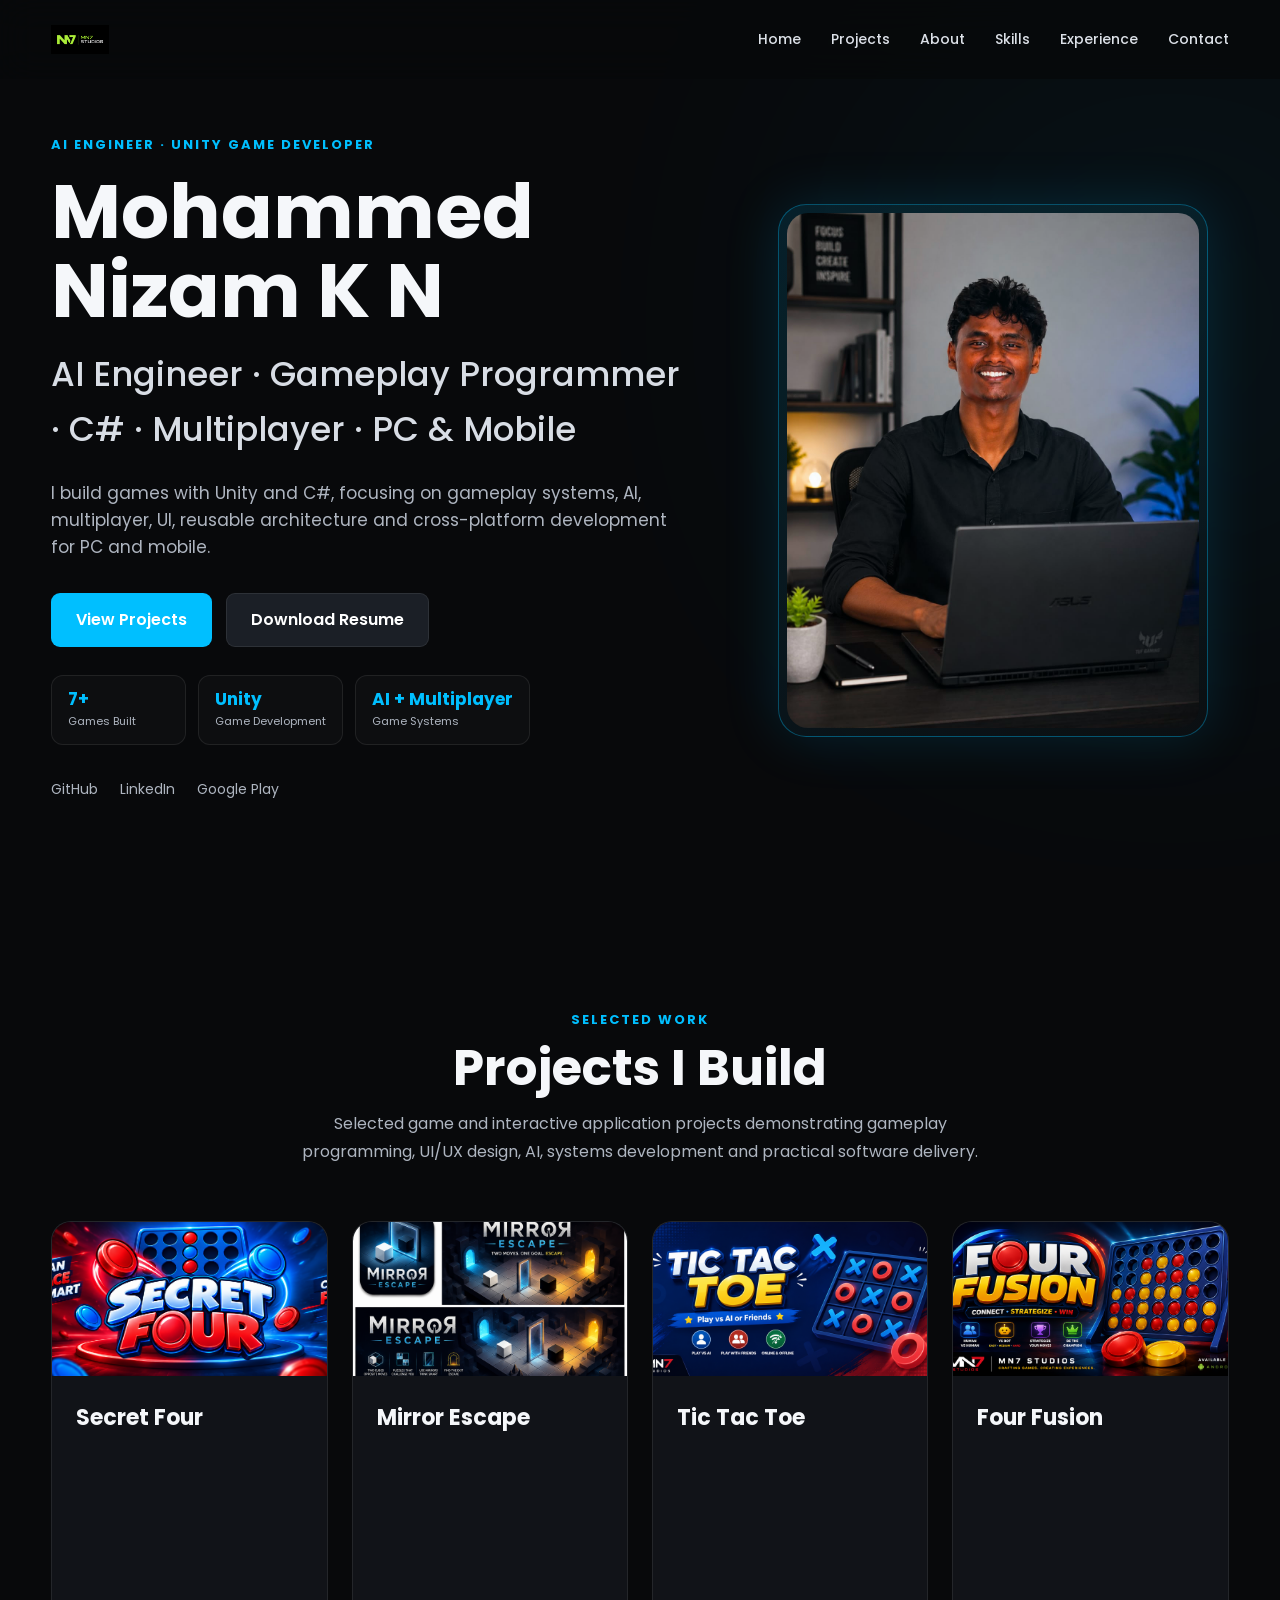
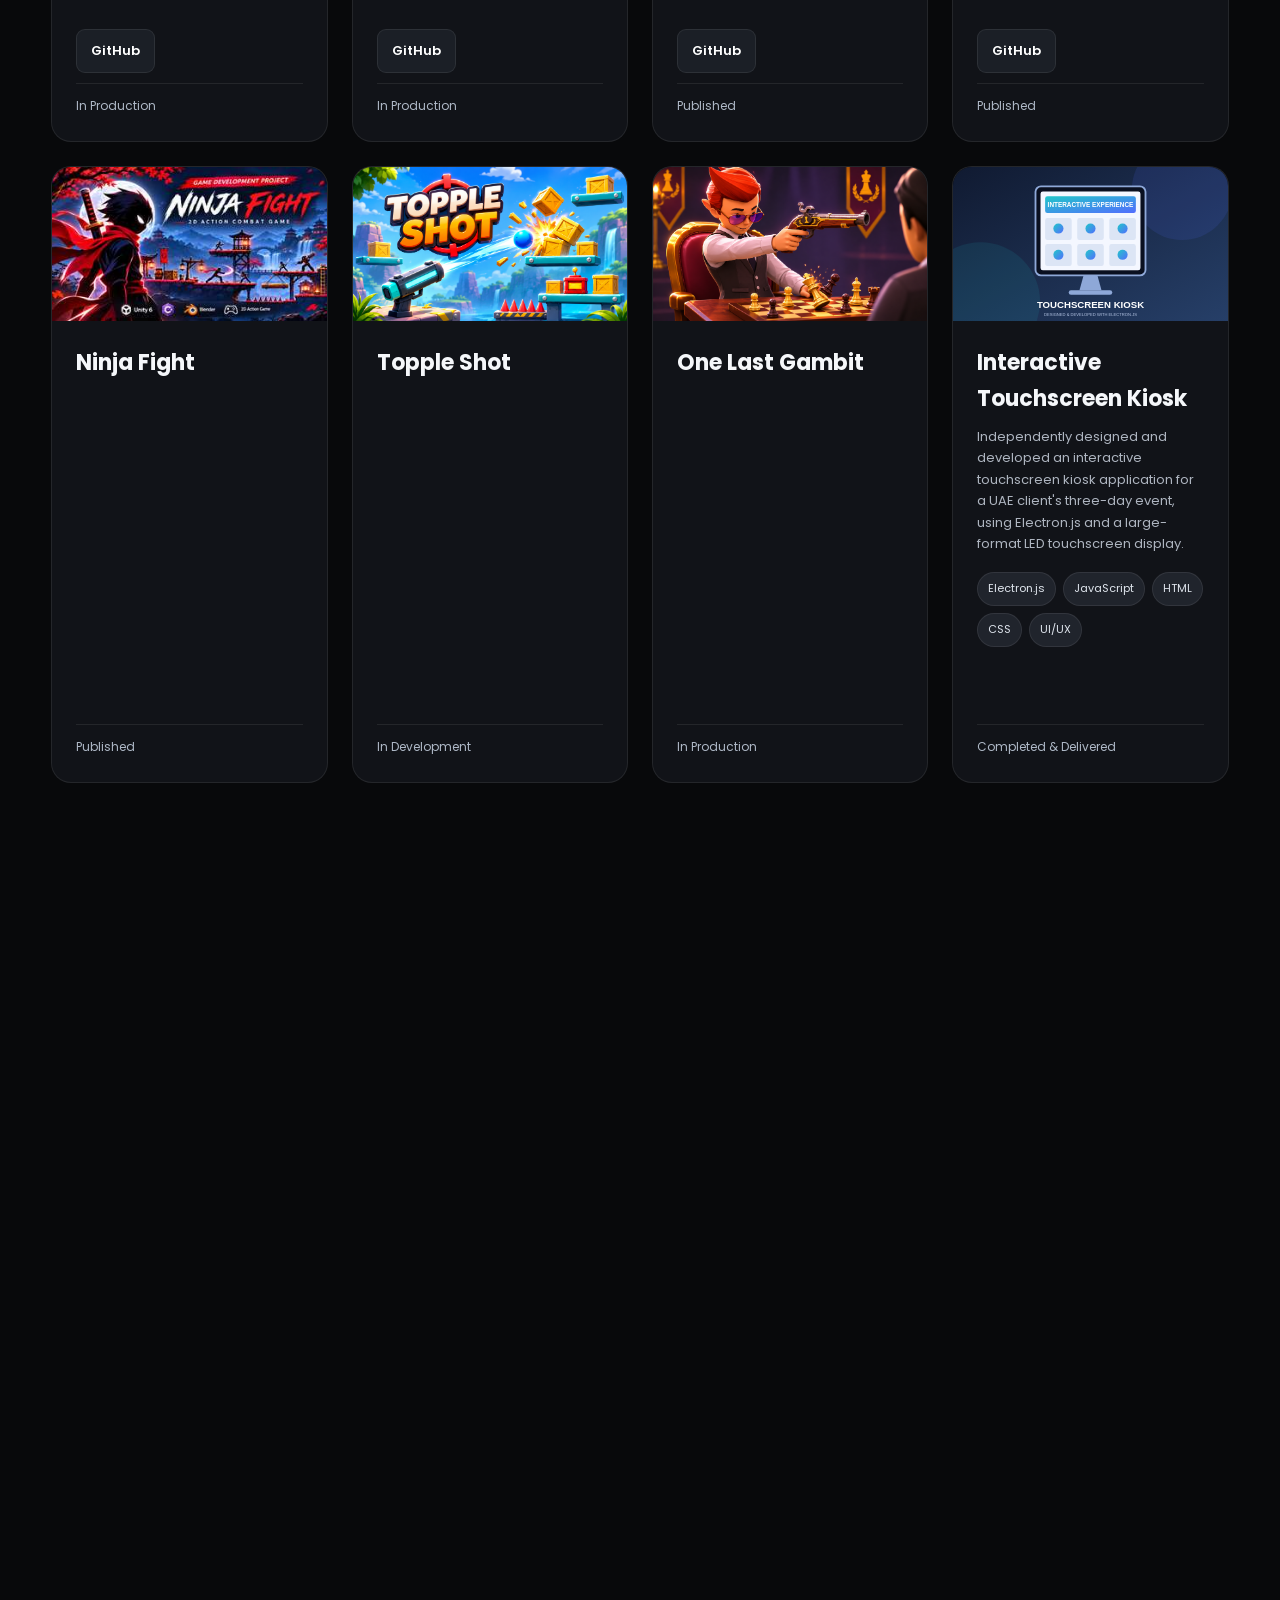
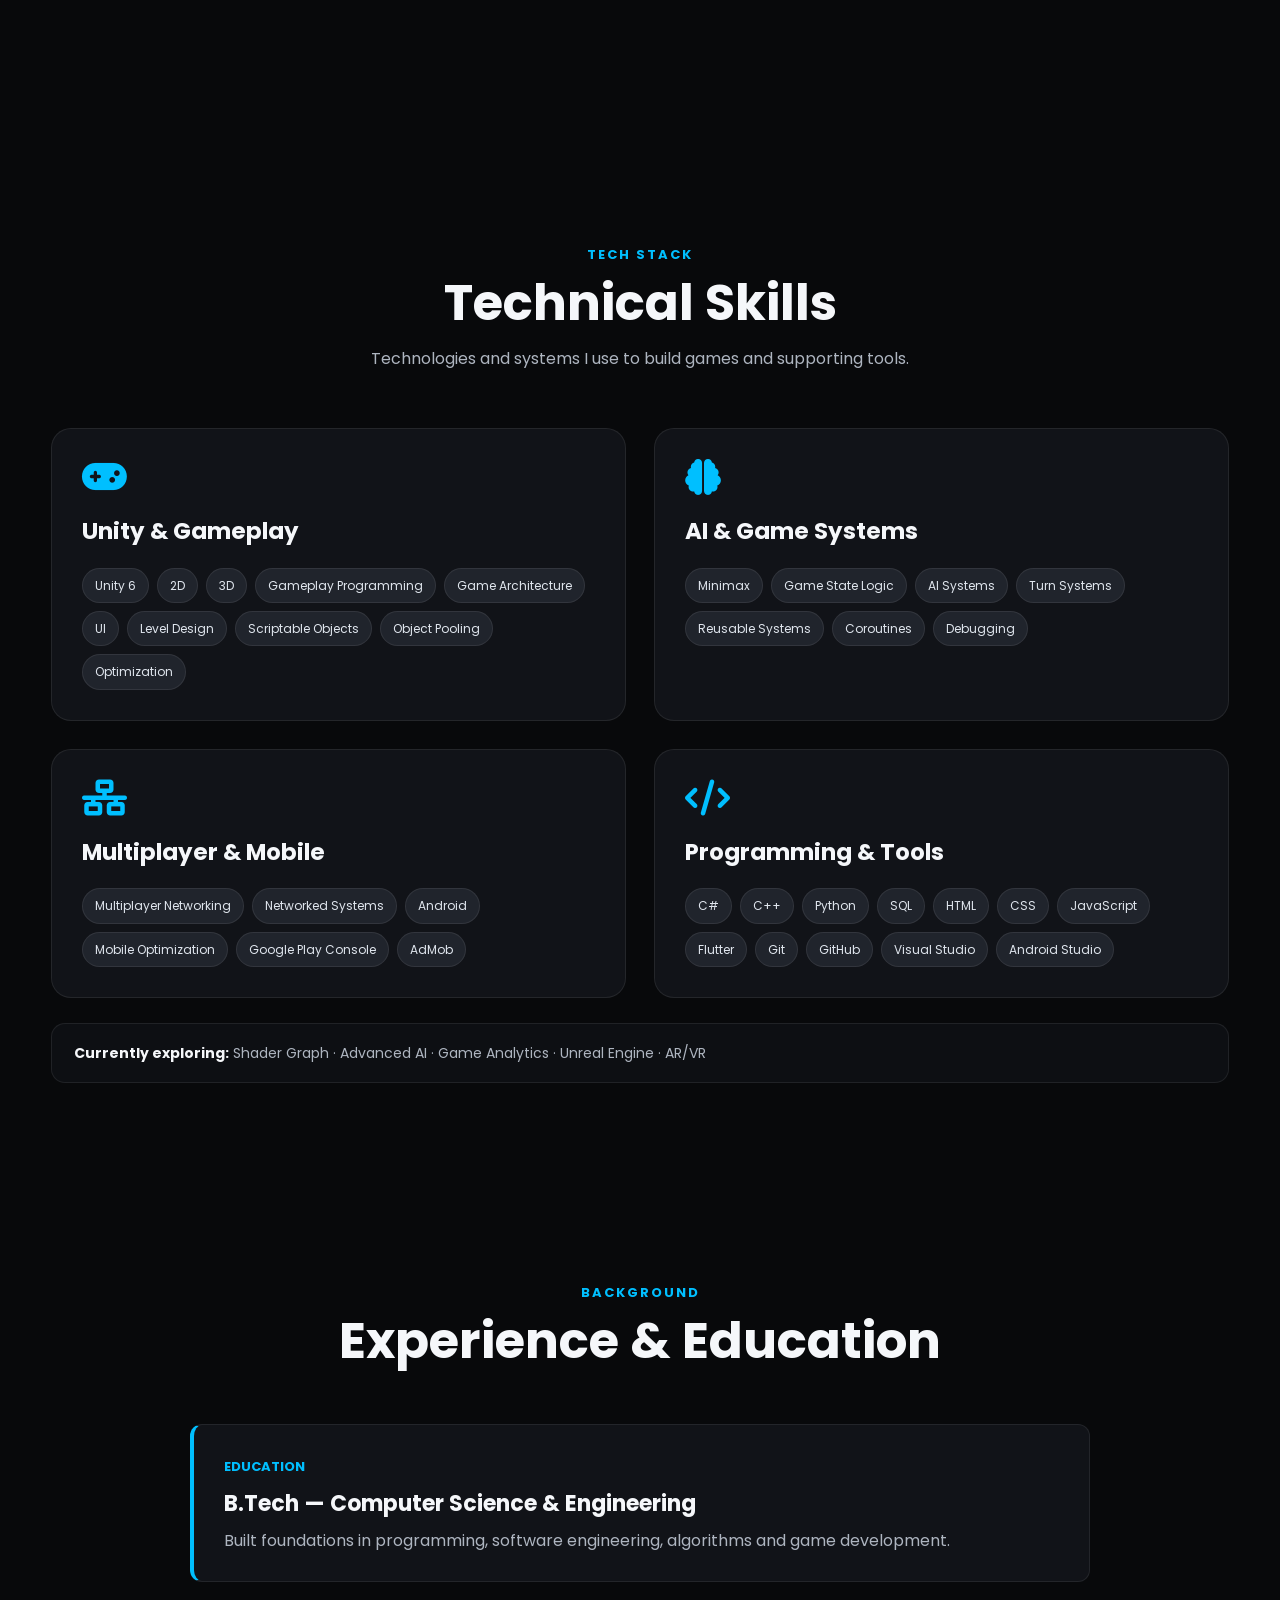
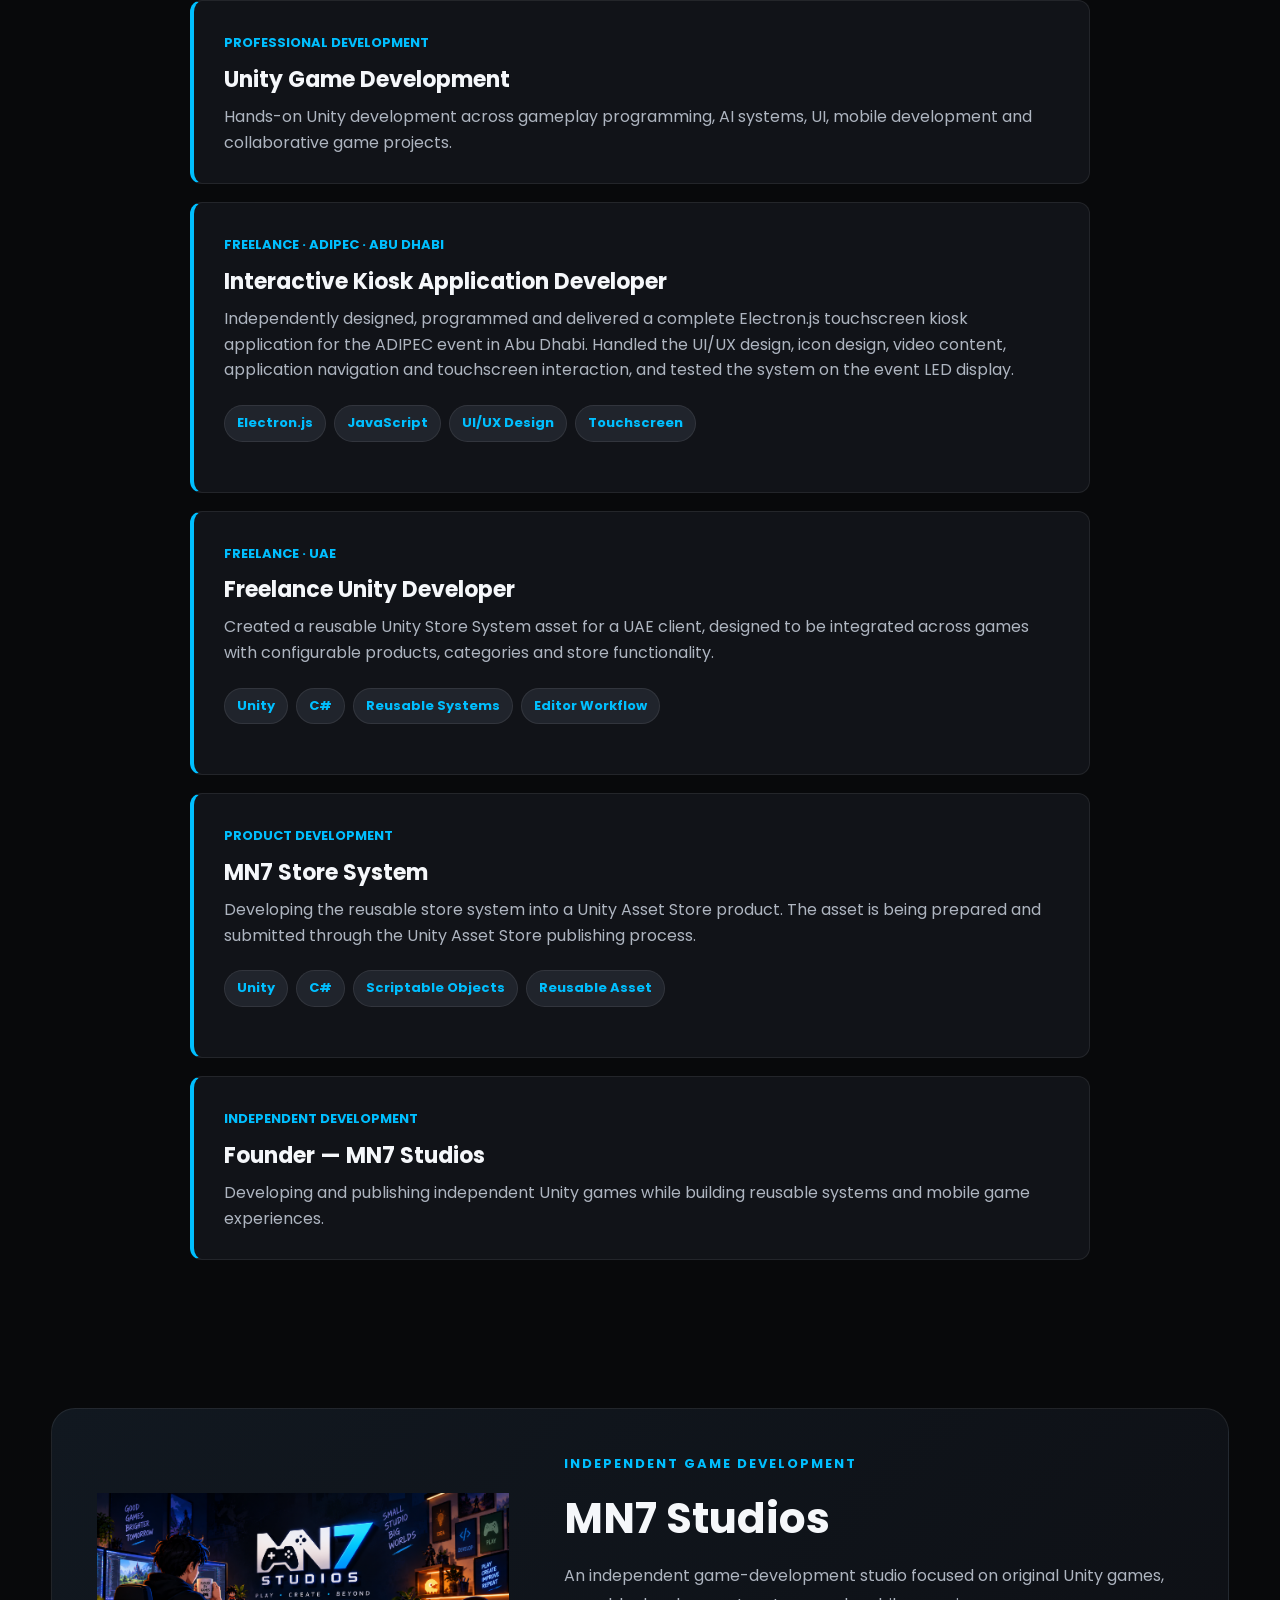
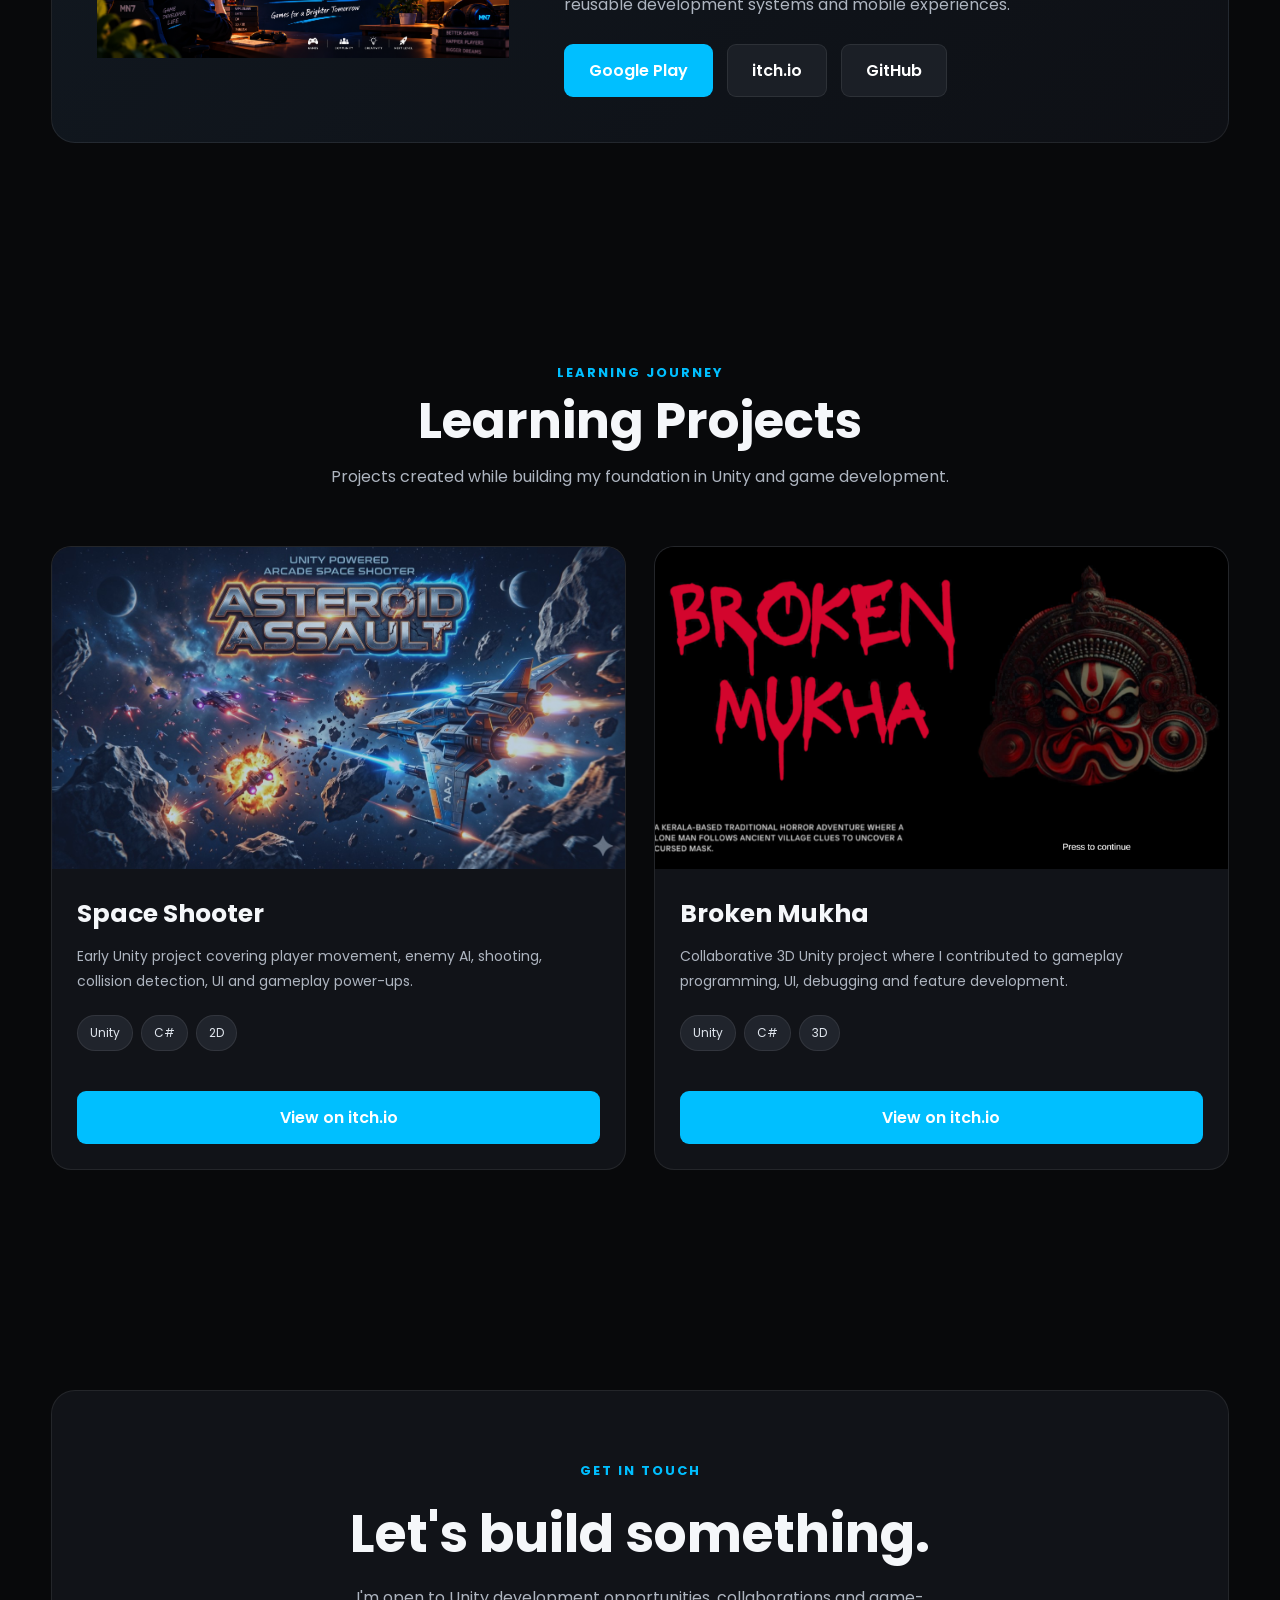
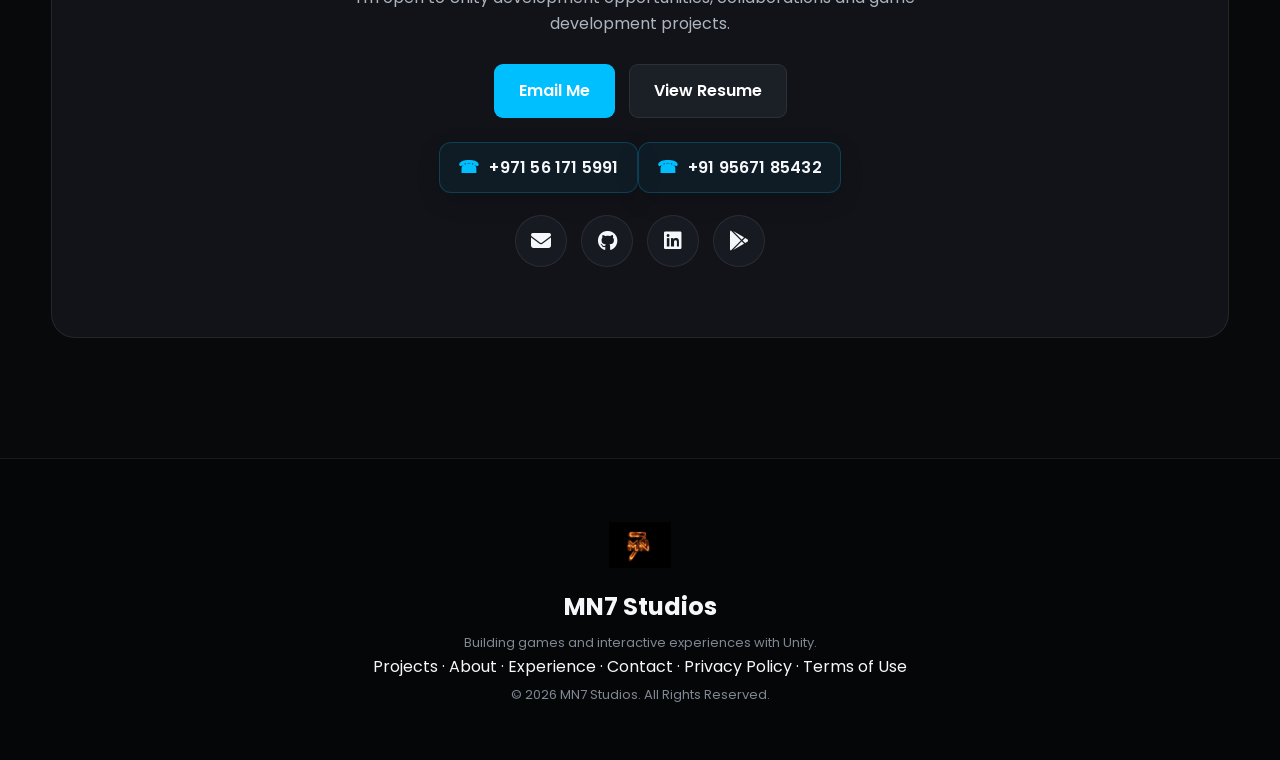
==== index.html @ b47eb7d4 "Keep game cards focused on GitHub links and status" ====
<!DOCTYPE html>
<html lang="en">
<head>
    <meta charset="UTF-8">
    <meta name="viewport" content="width=device-width, initial-scale=1.0">

    <title>Mohammed Nizam K N | AI Engineer & Unity Game Developer</title>
    <meta name="description" content="Portfolio of Mohammed Nizam K N, AI Engineer, Unity Game Developer and Gameplay Programmer specializing in C#, AI systems, mobile games, multiplayer systems and Android development.">
    <meta name="author" content="Mohammed Nizam K N">
    <meta name="robots" content="index, follow">

    <meta property="og:title" content="Mohammed Nizam K N | AI Engineer & Unity Game Developer">
    <meta property="og:description" content="AI Engineer and Unity Game Developer building intelligent game systems, mobile games and multiplayer experiences.">
    <meta property="og:type" content="website">
    <meta property="og:url" content="https://nizam77777.github.io/">
    <meta property="og:image" content="https://nizam77777.github.io/assets/images/mirrorescape-banner.png">

    <link rel="icon" href="assets/images/Company Logo.png">
    <link rel="stylesheet" href="style.css">

    <link rel="preconnect" href="https://fonts.googleapis.com">
    <link rel="preconnect" href="https://fonts.gstatic.com" crossorigin>
    <link href="https://fonts.googleapis.com/css2?family=Poppins:wght@300;400;500;600;700;800&display=swap" rel="stylesheet">
    <link rel="stylesheet" href="https://cdnjs.cloudflare.com/ajax/libs/font-awesome/6.7.1/css/all.min.css">
</head>

<body>
<header>
    <nav class="navbar">
        <a class="logo" href="#home" aria-label="MN7 Studios home">
            <img src="assets/images/Company Logo.png" alt="MN7 Studios">
        </a>

        <ul class="nav-links">
            <li><a href="#home">Home</a></li>
            <li><a href="#projects">Projects</a></li>
            <li><a href="about.html">About</a></li>
            <li><a href="#skills">Skills</a></li>
            <li><a href="#experience">Experience</a></li>
            <li><a href="contact.html">Contact</a></li>
        </ul>

        <button class="menu-btn" aria-label="Open navigation menu" aria-expanded="false">☰</button>
    </nav>
</header>

<main>
    <!-- HERO -->
    <section class="hero" id="home">
        <div class="hero-left">
            <p class="eyebrow">AI ENGINEER · UNITY GAME DEVELOPER</p>
            <h1>Mohammed Nizam K N</h1>
            <h2>AI Engineer · Gameplay Programmer · C# · Multiplayer · PC & Mobile</h2>
            <p class="hero-description">
                I build games with Unity and C#, focusing on gameplay systems, AI, multiplayer,
                UI, reusable architecture and cross-platform development for PC and mobile.
            </p>

            <div class="hero-buttons">
                <a href="#projects" class="btn">View Projects</a>
                <a href="assets/resume/Mohammed_Nizam_K_N.pdf" download class="btn secondary">Download Resume</a>
            </div>

            <div class="hero-stats" aria-label="Development highlights">
                <div><strong>7+</strong><span>Games Built</span></div>
                <div><strong>Unity</strong><span>Game Development</span></div>
                <div><strong>AI + Multiplayer</strong><span>Game Systems</span></div>
            </div>

            <div class="hero-links">
                <a href="https://github.com/NIZAM77777" target="_blank" rel="noopener noreferrer">GitHub</a>
                <a href="https://www.linkedin.com/in/mohammed-nizam-k-n/" target="_blank" rel="noopener noreferrer">LinkedIn</a>
                <a href="https://play.google.com/store/apps/dev?id=8452972356469482875" target="_blank" rel="noopener noreferrer">Google Play</a>
            </div>
        </div>

        <div class="hero-right">
            <div class="hero-image-wrap">
                <img src="assets/images/Nizam_2.jpeg" alt="Mohammed Nizam K N">
            </div>
        </div>
    </section>

    <!-- SELECTED PROJECTS -->
    <section class="projects" id="projects">
        <div class="section-title">
            <p class="eyebrow">SELECTED WORK</p>
            <h2>Projects I Build</h2>
            <p>Selected game and interactive application projects demonstrating gameplay programming, UI/UX design, AI, systems development and practical software delivery.</p>
        </div>

        <div class="project-grid project-grid-main">
            <article class="project-card">
                <img src="assets/images/secretfour-banner.png" alt="Secret Four">
                <div class="project-content">
                    <h3>Secret Four</h3>
                    <div class="project-buttons">
                        <div class="project-actions">
                            <a href="https://github.com/NIZAM77777/Secret-Four" target="_blank" rel="noopener noreferrer" class="btn secondary">GitHub</a>
                        </div>
                        <span class="project-status">In Production</span>
                    </div>
                </div>
            </article>

            <article class="project-card">
                <img src="assets/images/mirrorescape-banner.png" alt="Mirror Escape">
                <div class="project-content">
                    <h3>Mirror Escape</h3>
                    <div class="project-buttons">
                        <div class="project-actions">
                            <a href="https://github.com/NIZAM77777/Mirror-Escape" target="_blank" rel="noopener noreferrer" class="btn secondary">GitHub</a>
                        </div>
                        <span class="project-status">In Production</span>
                    </div>
                </div>
            </article>

            <article class="project-card">
                <img src="assets/images/tictactoe-banner.png" alt="Tic Tac Toe">
                <div class="project-content">
                    <h3>Tic Tac Toe</h3>
                    <div class="project-buttons">
                        <div class="project-actions">
                            <a href="https://github.com/NIZAM77777/TicTacToe" target="_blank" rel="noopener noreferrer" class="btn secondary">GitHub</a>
                        </div>
                        <span class="project-status">Published</span>
                    </div>
                </div>
            </article>

            <article class="project-card">
                <img src="assets/images/connectfour-banner.png" alt="Four Fusion">
                <div class="project-content">
                    <h3>Four Fusion</h3>
                    <div class="project-buttons">
                        <div class="project-actions">
                            <a href="https://github.com/NIZAM77777/Four_Fusion" target="_blank" rel="noopener noreferrer" class="btn secondary">GitHub</a>
                        </div>
                        <span class="project-status">Published</span>
                    </div>
                </div>
            </article>

            <article class="project-card ninja-fight-card">
                <img src="assets/images/ninja-fight-banner.jpg" alt="Ninja Fight 2D action combat game artwork">
                <div class="project-content">
                    <h3>Ninja Fight</h3>
                    <div class="project-buttons">
                        <div class="project-actions" aria-hidden="true"></div>
                        <span class="project-status">Published</span>
                    </div>
                </div>
            </article>

            <article class="project-card">
                <img src="assets/images/topple-shot-banner.png" alt="Topple Shot 2.5D game artwork">
                <div class="project-content">
                    <h3>Topple Shot</h3>
                    <div class="project-buttons">
                        <div class="project-actions" aria-hidden="true"></div>
                        <span class="project-status">In Development</span>
                    </div>
                </div>
            </article>

            <article class="project-card">
                <img src="assets/images/one-last-gambit-banner.png" alt="One Last Gambit 3D chess game artwork">
                <div class="project-content">
                    <h3>One Last Gambit</h3>
                    <div class="project-buttons">
                        <div class="project-actions" aria-hidden="true"></div>
                        <span class="project-status">In Production</span>
                    </div>
                </div>
            </article>

            <article class="project-card">
                <img src="assets/images/kiosk-project-banner.svg" alt="Interactive touchscreen kiosk installation">
                <div class="project-content">
                    <h3>Interactive Touchscreen Kiosk</h3>
                    <p>Independently designed and developed an interactive touchscreen kiosk application for a UAE client's three-day event, using Electron.js and a large-format LED touchscreen display.</p>
                    <div class="tech">
                        <span>Electron.js</span><span>JavaScript</span><span>HTML</span><span>CSS</span><span>UI/UX</span>
                    </div>
                    <div class="project-buttons">
                        <div class="project-actions" aria-hidden="true"></div>
                        <span class="project-status">Completed &amp; Delivered</span>
                    </div>
                </div>
            </article>
        </div>   </section>

    <!-- ABOUT -->
    <section class="about" id="about">
        <div class="section-title">
            <p class="eyebrow">PROFILE</p>
            <h2>About Me</h2>
        </div>

        <div class="about-layout">
            <div class="about-content">
                <h3>Unity developer focused on building complete game systems.</h3>
                <p>
                    I'm Mohammed Nizam K N, an AI Engineer, Unity Game Developer and Gameplay Programmer
                    with a B.Tech in Computer Science & Engineering. I build games from
                    concept through implementation, testing and deployment across platforms.
                </p>
                <p>
                    My work covers gameplay programming, game architecture, AI, UI,
                    level systems, debugging, optimization and multiplayer development.
                    I enjoy turning gameplay ideas into reusable and maintainable systems.
                </p>
                <p>
                    I also founded <strong>MN7 Studios</strong>, where I develop original
                    Unity games and experiment with reusable tools and development workflows.
                </p>
            </div>

            <div class="about-highlights">
                <div class="mini-card"><strong>Unity</strong><span>Primary engine</span></div>
                <div class="mini-card"><strong>C#</strong><span>Primary language</span></div>
                <div class="mini-card"><strong>AI</strong><span>Game & decision systems</span></div>
                <div class="mini-card"><strong>Multiplayer</strong><span>Online gameplay systems</span></div>
            </div>
        </div>
    </section>

    <!-- SKILLS -->
    <section class="skills" id="skills">
        <div class="section-title">
            <p class="eyebrow">TECH STACK</p>
            <h2>Technical Skills</h2>
            <p>Technologies and systems I use to build games and supporting tools.</p>
        </div>

        <div class="skills-grid">
            <div class="skill-card">
                <i class="fa-solid fa-gamepad"></i>
                <h3>Unity & Gameplay</h3>
                <div class="skill-tags">
                    <span>Unity 6</span><span>2D</span><span>3D</span><span>Gameplay Programming</span>
                    <span>Game Architecture</span><span>UI</span><span>Level Design</span>
                    <span>Scriptable Objects</span><span>Object Pooling</span><span>Optimization</span>
                </div>
            </div>

            <div class="skill-card">
                <i class="fa-solid fa-brain"></i>
                <h3>AI & Game Systems</h3>
                <div class="skill-tags">
                    <span>Minimax</span><span>Game State Logic</span><span>AI Systems</span>
                    <span>Turn Systems</span><span>Reusable Systems</span><span>Coroutines</span>
                    <span>Debugging</span>
                </div>
            </div>

            <div class="skill-card">
                <i class="fa-solid fa-network-wired"></i>
                <h3>Multiplayer & Mobile</h3>
                <div class="skill-tags">
                    <span>Multiplayer Networking</span><span>Networked Systems</span><span>Android</span>
                    <span>Mobile Optimization</span><span>Google Play Console</span><span>AdMob</span>
                </div>
            </div>

            <div class="skill-card">
                <i class="fa-solid fa-code"></i>
                <h3>Programming & Tools</h3>
                <div class="skill-tags">
                    <span>C#</span><span>C++</span><span>Python</span><span>SQL</span>
                    <span>HTML</span><span>CSS</span><span>JavaScript</span><span>Flutter</span>
                    <span>Git</span><span>GitHub</span><span>Visual Studio</span><span>Android Studio</span>
                </div>
            </div>
        </div>

        <div class="learning-strip">
            <strong>Currently exploring:</strong>
            Shader Graph · Advanced AI · Game Analytics · Unreal Engine · AR/VR
        </div>
    </section>

    <!-- EXPERIENCE -->
    <section class="experience" id="experience">
        <div class="section-title">
            <p class="eyebrow">BACKGROUND</p>
            <h2>Experience & Education</h2>
        </div>

        <div class="timeline">
            <article class="timeline-item">
                <span>EDUCATION</span>
                <h3>B.Tech — Computer Science & Engineering</h3>
                <p>Built foundations in programming, software engineering, algorithms and game development.</p>
            </article>

            <article class="timeline-item">
                <span>PROFESSIONAL DEVELOPMENT</span>
                <h3>Unity Game Development</h3>
                <p>Hands-on Unity development across gameplay programming, AI systems, UI, mobile development and collaborative game projects.</p>
            </article>

            <article class="timeline-item">
                <span>FREELANCE · ADIPEC · ABU DHABI</span>
                <h3>Interactive Kiosk Application Developer</h3>
                <p>Independently designed, programmed and delivered a complete Electron.js touchscreen kiosk application for the ADIPEC event in Abu Dhabi. Handled the UI/UX design, icon design, video content, application navigation and touchscreen interaction, and tested the system on the event LED display.</p>
                <div class="tech"><span>Electron.js</span><span>JavaScript</span><span>UI/UX Design</span><span>Touchscreen</span></div>
            </article>

            <article class="timeline-item">
                <span>FREELANCE · UAE</span>
                <h3>Freelance Unity Developer</h3>
                <p>Created a reusable Unity Store System asset for a UAE client, designed to be integrated across games with configurable products, categories and store functionality.</p>
                <div class="tech"><span>Unity</span><span>C#</span><span>Reusable Systems</span><span>Editor Workflow</span></div>
            </article>

            <article class="timeline-item">
                <span>PRODUCT DEVELOPMENT</span>
                <h3>MN7 Store System</h3>
                <p>Developing the reusable store system into a Unity Asset Store product. The asset is being prepared and submitted through the Unity Asset Store publishing process.</p>
                <div class="tech"><span>Unity</span><span>C#</span><span>Scriptable Objects</span><span>Reusable Asset</span></div>
            </article>

            <article class="timeline-item">
                <span>INDEPENDENT DEVELOPMENT</span>
                <h3>Founder — MN7 Studios</h3>
                <p>Developing and publishing independent Unity games while building reusable systems and mobile game experiences.</p>
            </article>
        </div>
    </section>

    <!-- MN7 STUDIOS -->
    <section class="studio" id="studio">
        <div class="studio-inner">
            <img src="assets/images/CompanyName.png" alt="MN7 Studios">
            <div>
                <p class="eyebrow">INDEPENDENT GAME DEVELOPMENT</p>
                <h2>MN7 Studios</h2>
                <p>
                    An independent game-development studio focused on original Unity games,
                    reusable development systems and mobile experiences.
                </p>
                <div class="studio-links">
                    <a href="https://play.google.com/store/apps/dev?id=8452972356469482875" target="_blank" rel="noopener noreferrer" class="btn">Google Play</a>
                    <a href="https://itch.io/profile/nizam-mn7" target="_blank" rel="noopener noreferrer" class="btn secondary">itch.io</a>
                    <a href="https://github.com/NIZAM77777" target="_blank" rel="noopener noreferrer" class="btn secondary">GitHub</a>
                </div>
            </div>
        </div>
    </section>

    <!-- EARLIER PROJECTS -->
    <section class="journey" id="earlier-projects">
        <div class="section-title">
            <p class="eyebrow">LEARNING JOURNEY</p>
            <h2>Learning Projects</h2>
            <p>Projects created while building my foundation in Unity and game development.</p>
        </div>

        <div class="journey-grid">
            <article class="journey-card">
                <img src="assets/images/spaceshooter-banner.jpg" alt="Space Shooter">
                <div class="journey-content">
                    <h3>Space Shooter</h3>
                    <p>Early Unity project covering player movement, enemy AI, shooting, collision detection, UI and gameplay power-ups.</p>
                    <div class="tech"><span>Unity</span><span>C#</span><span>2D</span></div>
                    <a href="https://itch.io/profile/nizam-mn7" target="_blank" rel="noopener noreferrer" class="btn">View on itch.io</a>
                </div>
            </article>

            <article class="journey-card">
                <img src="assets/images/brokenmukha-banner.png" alt="Broken Mukha">
                <div class="journey-content">
                    <h3>Broken Mukha</h3>
                    <p>Collaborative 3D Unity project where I contributed to gameplay programming, UI, debugging and feature development.</p>
                    <div class="tech"><span>Unity</span><span>C#</span><span>3D</span></div>
                    <a href="https://itch.io/profile/nizam-mn7" target="_blank" rel="noopener noreferrer" class="btn">View on itch.io</a>
                </div>
            </article>
        </div>
    </section>

    <!-- CONTACT -->
    <section class="contact" id="contact">
        <div class="contact-panel">
            <p class="eyebrow">GET IN TOUCH</p>
            <h2>Let's build something.</h2>
            <p>I'm open to Unity development opportunities, collaborations and game-development projects.</p>

            <div class="contact-actions">
                <a href="mailto:mohammednizamkn217@gmail.com" class="btn">Email Me</a>
                <a href="assets/resume/Mohammed_Nizam_K_N.pdf" target="_blank" class="btn secondary">View Resume</a>
            </div>

            <div class="contact-phone">
                <a href="tel:+971561715991" aria-label="Call Mohammed Nizam in UAE">+971 56 171 5991</a>
                <a href="tel:+919567185432" aria-label="Call Mohammed Nizam in India">+91 95671 85432</a>
            </div>

            <div class="contact-icons">
                <a href="mailto:mohammednizamkn217@gmail.com" aria-label="Email Mohammed Nizam"><i class="fas fa-envelope"></i></a>
                <a href="https://github.com/NIZAM77777" target="_blank" rel="noopener noreferrer" aria-label="GitHub"><i class="fab fa-github"></i></a>
                <a href="https://www.linkedin.com/in/mohammed-nizam-k-n/" target="_blank" rel="noopener noreferrer" aria-label="LinkedIn"><i class="fab fa-linkedin"></i></a>
                <a href="https://play.google.com/store/apps/dev?id=8452972356469482875" target="_blank" rel="noopener noreferrer" aria-label="Google Play"><i class="fab fa-google-play"></i></a>
            </div>
        </div>
    </section>
</main>

<footer>
    <img src="assets/images/mn7-logo.jpg" alt="MN7 Studios logo">
    <h2>MN7 Studios</h2>
    <p>Building games and interactive experiences with Unity.</p>
    <nav aria-label="Footer navigation">
        <a href="#projects">Projects</a> ·
        <a href="#about">About</a> ·
        <a href="#experience">Experience</a> ·
        <a href="#contact">Contact</a> ·
        <a href="privacy-policy.html">Privacy Policy</a> ·
        <a href="terms.html">Terms of Use</a>
    </nav>
    <p>© 2026 MN7 Studios. All Rights Reserved.</p>
</footer>

<button id="topBtn" aria-label="Back to top">↑</button>
<script src="script.js"></script>
</body>
</html>
---- style.css ----
*{margin:0;padding:0;box-sizing:border-box}
:root{--bg:#08090b;--surface:#111318;--surface2:#171a20;--text:#f5f7fa;--muted:#aeb5c0;--accent:#00bfff;--border:rgba(255,255,255,.08);--max:1180px}
html{scroll-behavior:smooth;scroll-padding-top:90px}
body{font-family:'Poppins',sans-serif;background:var(--bg);color:var(--text);line-height:1.6;overflow-x:hidden}
a{text-decoration:none;color:inherit}
img{max-width:100%;display:block}
button{font:inherit}
header{position:fixed;inset:0 0 auto;background:rgba(8,9,11,.72);backdrop-filter:blur(18px);border-bottom:1px solid transparent;z-index:1000;transition:.3s}
header.scroll{background:rgba(8,9,11,.94);border-bottom-color:var(--border);box-shadow:0 10px 30px rgba(0,0,0,.25)}
.navbar{width:min(var(--max),92%);height:78px;margin:auto;display:flex;align-items:center;justify-content:space-between}
.logo img{width:58px;height:58px;object-fit:contain}
.nav-links{display:flex;gap:30px;align-items:center;list-style:none}
.nav-links a{color:#dce1e8;font-size:14px;font-weight:500;transition:.25s}
.nav-links a:hover{color:var(--accent)}
.menu-btn{display:none;background:none;border:0;color:white;font-size:28px;cursor:pointer}
.hero{min-height:100vh;width:min(var(--max),92%);margin:auto;display:grid;grid-template-columns:1.15fr .85fr;align-items:center;gap:70px;padding:110px 0 70px;position:relative}
.hero:before{content:"";position:absolute;width:480px;height:480px;right:-180px;top:80px;background:var(--accent);filter:blur(180px);opacity:.1;border-radius:50%;pointer-events:none}
.hero-left{position:relative;z-index:1}
.eyebrow,.project-label{color:var(--accent);font-size:13px;font-weight:700;letter-spacing:2px}
.hero h1{font-size:clamp(44px,6vw,76px);line-height:1.05;margin:16px 0}
.hero h2{font-size:clamp(22px,3vw,34px);font-weight:500;color:#d8dde5}
.hero-description{max-width:680px;color:var(--muted);font-size:17px;margin:24px 0 32px}
.hero-buttons,.project-buttons,.studio-links,.contact-actions{display:flex;gap:14px;flex-wrap:wrap;align-items:center}
.btn{display:inline-flex;align-items:center;justify-content:center;background:var(--accent);color:#fff;padding:13px 24px;border-radius:9px;font-weight:600;transition:.25s;border:1px solid transparent}
.btn:hover{transform:translateY(-3px);box-shadow:0 12px 28px rgba(0,191,255,.2)}
.btn.secondary{background:#1b1f26;border-color:var(--border)}
.hero-links{display:flex;gap:22px;margin-top:28px;color:#aeb5c0;font-size:14px}
.hero-links a:hover{color:var(--accent)}
.hero-right{display:flex;justify-content:center}
.hero-image-wrap{width:min(430px,100%);padding:8px;border:1px solid rgba(0,191,255,.35);border-radius:28px;background:linear-gradient(145deg,rgba(0,191,255,.12),rgba(255,255,255,.02));box-shadow:0 0 55px rgba(0,191,255,.15)}
.hero-image-wrap img{width:100%;aspect-ratio:4/5;object-fit:cover;border-radius:21px}
section{width:min(var(--max),92%);margin:auto;padding:110px 0}
.section-title{text-align:center;max-width:780px;margin:0 auto 55px}
.section-title h2{font-size:clamp(34px,5vw,50px);line-height:1.1;margin:10px 0 14px}
.section-title>p:last-child{color:var(--muted)}
.featured-project{display:grid;grid-template-columns:1.1fr .9fr;background:var(--surface);border:1px solid var(--border);border-radius:24px;overflow:hidden;margin-bottom:35px;box-shadow:0 20px 70px rgba(0,0,0,.2)}
.featured-image{min-height:430px;background:#0d0f13}
.featured-image img{width:100%;height:100%;object-fit:cover}
.featured-content{padding:42px}
.featured-logo{width:85px;height:85px;object-fit:contain;margin:18px 0 5px}
.featured-content h3{font-size:38px;margin-bottom:15px}
.featured-content>p{color:var(--muted);line-height:1.8}
.tech{display:flex;flex-wrap:wrap;gap:8px;margin:22px 0}
.tech span,.skill-tags span{background:#20242c;border:1px solid var(--border);padding:7px 12px;border-radius:999px;font-size:12px;color:#dfe5ed}
.project-highlights{display:grid;grid-template-columns:repeat(3,1fr);gap:10px;margin:24px 0}
.project-highlights div{background:#0d0f13;border:1px solid var(--border);padding:13px;border-radius:12px}
.project-highlights strong,.project-highlights span{display:block}
.project-highlights strong{font-size:12px;color:var(--accent)}
.project-highlights span{font-size:12px;color:#b9c0ca;margin-top:4px}
.project-status{display:inline-flex;padding:9px 14px;border:1px solid var(--border);border-radius:8px;color:#b8c0cb;font-size:13px}
.project-grid,.journey-grid,.skills-grid{display:grid;grid-template-columns:repeat(3,1fr);gap:28px}
.project-card,.journey-card,.skill-card{background:var(--surface);border:1px solid var(--border);border-radius:20px;overflow:hidden;transition:.3s}
.project-card:hover,.journey-card:hover,.skill-card:hover{transform:translateY(-7px);border-color:rgba(0,191,255,.35);box-shadow:0 20px 50px rgba(0,0,0,.25)}
.project-card>img,.journey-card>img{width:100%;aspect-ratio:16/9;object-fit:cover}
.project-content,.journey-content{padding:25px}
.project-logo{width:68px!important;height:68px;object-fit:contain;margin-bottom:10px}
.project-content h3,.journey-content h3{font-size:25px;margin-bottom:10px}
.project-content p,.journey-content p{color:var(--muted);line-height:1.75;font-size:14px}
.project-buttons{margin-top:20px}
.about-layout{display:grid;grid-template-columns:1.35fr .65fr;gap:60px;align-items:start}
.about-content h3{font-size:30px;line-height:1.3;margin-bottom:20px}
.about-content p{color:var(--muted);margin-bottom:18px;line-height:1.85}
.about-highlights{display:grid;gap:14px}
.mini-card{background:var(--surface);border:1px solid var(--border);border-radius:15px;padding:22px}
.mini-card strong,.mini-card span{display:block}
.mini-card strong{font-size:25px;color:var(--accent)}
.mini-card span{font-size:13px;color:var(--muted);margin-top:3px}
.skills-grid{grid-template-columns:repeat(2,1fr)}
.skill-card{padding:30px}
.skill-card i{font-size:36px;color:var(--accent);margin-bottom:18px}
.skill-card h3{font-size:23px;margin-bottom:18px}
.skill-tags{display:flex;flex-wrap:wrap;gap:8px}
.learning-strip{margin-top:25px;padding:18px 22px;border:1px solid var(--border);border-radius:14px;color:var(--muted);background:#0d0f13;font-size:14px}
.learning-strip strong{color:var(--text)}
.experience{padding-top:90px}
.timeline{max-width:900px;margin:auto}
.timeline-item{position:relative;background:var(--surface);border:1px solid var(--border);border-left:4px solid var(--accent);padding:26px 30px;margin-bottom:18px;border-radius:12px}
.timeline-item span{color:var(--accent);font-size:13px;font-weight:700}
.timeline-item h3{font-size:22px;margin:7px 0}
.timeline-item p{color:var(--muted)}
.studio{width:min(var(--max),92%);padding-top:20px}
.studio-inner{display:grid;grid-template-columns:.8fr 1.2fr;align-items:center;gap:55px;background:linear-gradient(135deg,#111820,#0e1015);border:1px solid var(--border);border-radius:24px;padding:45px}
.studio-inner>img{width:100%;max-height:260px;object-fit:contain}
.studio-inner h2{font-size:42px;margin:10px 0}
.studio-inner p:not(.eyebrow){color:var(--muted);line-height:1.8;margin-bottom:24px}
.journey-grid{grid-template-columns:repeat(2,1fr)}
.journey-content .btn{margin-top:18px}
.contact{padding-bottom:120px}
.contact-panel{text-align:center;background:var(--surface);border:1px solid var(--border);border-radius:24px;padding:70px 30px}
.contact-panel h2{font-size:clamp(36px,5vw,52px);margin:10px 0}
.contact-panel>p:not(.eyebrow){color:var(--muted);max-width:650px;margin:0 auto 28px}
.contact-actions{justify-content:center}
.contact-icons{display:flex;justify-content:center;gap:14px;margin-top:30px}
.contact-icons a{width:52px;height:52px;border:1px solid var(--border);background:#171a20;border-radius:50%;display:grid;place-items:center;font-size:20px;transition:.25s}
.contact-icons a:hover{background:var(--accent);transform:translateY(-3px)}
footer{background:#050608;border-top:1px solid var(--border);padding:45px 20px;text-align:center}
footer img{width:62px;height:62px;object-fit:contain;margin:0 auto 12px}
footer h2{margin-bottom:7px}
footer p{color:#7f8792;font-size:13px;margin-top:5px}
#topBtn{position:fixed;right:24px;bottom:24px;width:48px;height:48px;border:1px solid rgba(255,255,255,.12);border-radius:50%;background:var(--accent);color:white;font-size:20px;cursor:pointer;opacity:0;visibility:hidden;transition:.25s;z-index:900}
#topBtn.visible{opacity:1;visibility:visible}
.hidden{opacity:0;transform:translateY(35px);transition:opacity .7s ease,transform .7s ease}
.show{opacity:1;transform:none}
@media(max-width:1000px){
 .nav-links{gap:18px}
 .hero{grid-template-columns:1fr;text-align:center;padding-top:130px}
 .hero-left{display:flex;flex-direction:column;align-items:center}
 .hero-description{max-width:700px}
 .hero-right{order:-1}
 .hero-image-wrap{width:300px}
 .featured-project{grid-template-columns:1fr}
 .featured-image{min-height:320px}
 .project-grid{grid-template-columns:repeat(2,1fr)}
 .about-layout{grid-template-columns:1fr}
 .about-content{text-align:center}
 .about-highlights{grid-template-columns:repeat(2,1fr)}
 .studio-inner{grid-template-columns:1fr;text-align:center}
 .studio-links{justify-content:center}
}
@media(max-width:720px){
 section{padding:80px 0}
 .navbar{height:70px}
 .nav-links{display:none;position:absolute;top:70px;left:0;width:100%;background:#0b0c0f;border-bottom:1px solid var(--border);padding:18px;flex-direction:column;text-align:center;gap:18px}
 .nav-links.active{display:flex}
 .menu-btn{display:block}
 .hero h1{font-size:42px}
 .hero h2{font-size:22px}
 .hero-description{font-size:15px}
 .hero-buttons{justify-content:center}
 .hero-links{justify-content:center;flex-wrap:wrap}
 .project-grid,.skills-grid,.journey-grid{grid-template-columns:1fr}
 .featured-content{padding:28px}
 .featured-content h3{font-size:31px}
 .project-highlights{grid-template-columns:1fr}
 .about-highlights{grid-template-columns:1fr 1fr}
 .studio-inner{padding:28px 22px}
}
@media(max-width:480px){
 .navbar{width:90%}
 .logo img{width:50px;height:50px}
 .hero{width:90%}
 .hero h1{font-size:36px}
 .hero-image-wrap{width:250px}
 .btn{width:100%;padding:13px 18px}
 .hero-links{gap:14px}
 .about-highlights{grid-template-columns:1fr}
 .contact-panel{padding:50px 20px}
 .contact-actions{display:grid}
 .contact-icons a{width:46px;height:46px}
}

/* Contact phone */
.contact-phone {
    margin: 18px 0 8px;
    display: flex;
    justify-content: center;
}

.contact-phone a {
    display: inline-flex;
    align-items: center;
    gap: 10px;
    padding: 11px 18px;
    border: 1px solid rgba(255, 255, 255, 0.14);
    border-radius: 12px;
    color: inherit;
    text-decoration: none;
    font-size: 1rem;
    font-weight: 600;
    letter-spacing: 0.2px;
    background: rgba(255, 255, 255, 0.04);
    transition: transform 0.2s ease, border-color 0.2s ease, background 0.2s ease;
}

.contact-phone a::before {
    content: "\260E";
    font-size: 1.05rem;
}

.contact-phone a:hover {
    transform: translateY(-2px);
    border-color: currentColor;
    background: rgba(255, 255, 255, 0.08);
}

@media (max-width: 600px) {
    .contact-phone {
        margin-top: 16px;
    }

    .contact-phone a {
        width: min(100%, 260px);
        justify-content: center;
    }
}



/* ===== FINAL PORTFOLIO POLISH ===== */
body {
    -webkit-font-smoothing: antialiased;
    text-rendering: optimizeLegibility;
}

.navbar {
    min-width: 0;
}

.nav-links a {
    position: relative;
    padding: 8px 0;
}

.nav-links a::after {
    content: "";
    position: absolute;
    left: 0;
    right: 100%;
    bottom: 1px;
    height: 2px;
    background: var(--accent);
    transition: right .25s ease;
}

.nav-links a:hover::after {
    right: 0;
}

.hero {
    min-height: 100svh;
}

.hero-left {
    max-width: 760px;
}

.hero-buttons .btn,
.project-buttons .btn,
.studio-links .btn,
.contact-actions .btn {
    min-height: 48px;
}

.hero-links a {
    padding: 5px 0;
}

.section-title > p:last-child {
    max-width: 680px;
    margin-left: auto;
    margin-right: auto;
    line-height: 1.75;
}

.featured-project {
    align-items: stretch;
}

.featured-content {
    display: flex;
    flex-direction: column;
    justify-content: center;
}

.featured-content .project-buttons {
    margin-top: auto;
    padding-top: 4px;
}

.project-grid,
.journey-grid {
    align-items: stretch;
}

.project-card,
.journey-card {
    display: flex;
    flex-direction: column;
}

.project-content,
.journey-content {
    display: flex;
    flex-direction: column;
    height: 100%;
}

.project-content p,
.journey-content p {
    flex: 1;
}

.project-buttons {
    align-items: center;
}

.skills-grid {
    align-items: stretch;
}

.skill-card {
    height: 100%;
}

.timeline-item {
    padding: 28px 30px;
}

.studio {
    margin-top: 0;
    padding-bottom: 110px;
}

.studio-inner {
    min-height: 300px;
}

.contact-panel {
    max-width: 100%;
    margin: auto;
}

.contact-phone {
    margin: 24px 0 0;
}

.contact-phone a {
    color: var(--text);
    border-color: rgba(0, 191, 255, .22);
    background: rgba(0, 191, 255, .06);
    box-shadow: 0 8px 24px rgba(0, 0, 0, .14);
}

.contact-phone a::before {
    color: var(--accent);
}

.contact-phone a:hover {
    color: var(--accent);
    border-color: rgba(0, 191, 255, .55);
    background: rgba(0, 191, 255, .10);
}

.contact-icons {
    margin-top: 22px;
}

footer {
    padding-top: 55px;
    padding-bottom: 55px;
}

footer img {
    border-radius: 10px;
}

@media (max-width: 1000px) {
    .hero {
        min-height: auto;
        padding-top: 135px;
    }

    .featured-content {
        display: block;
    }

    .featured-content .project-buttons {
        margin-top: 20px;
        padding-top: 0;
    }
}

@media (max-width: 720px) {
    .navbar {
        width: 90%;
    }

    section {
        padding: 90px 0;
    }

    .section-title {
        margin-bottom: 40px;
    }

    .featured-image {
        min-height: 260px;
    }

    .featured-content {
        padding: 30px 24px;
    }

    .project-content,
    .journey-content {
        padding: 22px;
    }

    .studio {
        padding-bottom: 90px;
    }

    .studio-inner {
        min-height: 0;
    }

    .contact-panel {
        padding: 55px 22px;
    }
}

@media (max-width: 480px) {
    section {
        padding: 75px 0;
    }

    .hero {
        padding-top: 110px;
    }

    .hero-buttons .btn,
    .contact-actions .btn {
        width: 100%;
    }

    .hero-links {
        gap: 18px;
    }

    .featured-image {
        min-height: 220px;
    }

    .project-highlights {
        gap: 8px;
    }

    .contact-phone a {
        width: 100%;
        max-width: 270px;
        justify-content: center;
    }
}


/* Featured project proportions */
.featured-project {
    grid-template-columns: minmax(0, 1fr) minmax(0, 0.92fr);
}

.featured-image {
    min-height: 360px;
    max-height: 400px;
}

.featured-image img {
    object-position: center;
}

@media (max-width: 1000px) {
    .featured-image {
        min-height: 300px;
        max-height: 360px;
    }
}

@media (max-width: 720px) {
    .featured-image {
        min-height: 240px;
        max-height: 300px;
    }
}


/* Main project cards: keep every game visually consistent */
.project-grid-main {
    grid-template-columns: repeat(4, minmax(0, 1fr));
    align-items: stretch;
}

.project-grid-main .project-card {
    min-width: 0;
}

.project-grid-main .project-content {
    padding: 22px;
}

.project-grid-main .project-content h3 {
    font-size: 22px;
    margin-bottom: 9px;
}

.project-grid-main .project-content p {
    font-size: 13px;
    line-height: 1.65;
}

.project-grid-main .project-logo {
    width: 58px !important;
    height: 58px;
}

.project-grid-main .project-label {
    display: block;
    margin-bottom: 8px;
    font-size: 11px;
}

.project-grid-main .tech {
    gap: 6px;
    margin: 16px 0;
}

.project-grid-main .tech span {
    padding: 6px 9px;
    font-size: 11px;
}

.project-grid-main .project-buttons {
    gap: 8px;
}

.project-grid-main .project-buttons .btn {
    padding: 10px 14px;
    font-size: 13px;
}

.project-grid-main .project-status {
    padding: 8px 10px;
    font-size: 11px;
}

@media (max-width: 1050px) {
    .project-grid-main {
        grid-template-columns: repeat(2, minmax(0, 1fr));
    }
}

@media (max-width: 600px) {
    .project-grid-main {
        grid-template-columns: 1fr;
    }
}


/* Hero development highlights */
.hero-stats {
    display: flex;
    flex-wrap: wrap;
    gap: 12px;
    margin-top: 28px;
}

.hero-stats div {
    min-width: 135px;
    padding: 13px 16px;
    border: 1px solid var(--border);
    border-radius: 12px;
    background: rgba(255,255,255,.025);
}

.hero-stats strong,
.hero-stats span {
    display: block;
}

.hero-stats strong {
    color: var(--accent);
    font-size: 17px;
    line-height: 1.25;
}

.hero-stats span {
    color: var(--muted);
    font-size: 11px;
    margin-top: 3px;
}

@media (max-width: 1000px) {
    .hero-stats {
        justify-content: center;
    }
}

@media (max-width: 480px) {
    .hero-stats {
        width: 100%;
        display: grid;
        grid-template-columns: 1fr;
    }

    .hero-stats div {
        width: 100%;
    }
}


/* Unified project-card layout */
.project-grid-main {
    align-items: stretch;
    gap: 24px;
}

.project-grid-main .project-card {
    display: flex;
    flex-direction: column;
    height: 100%;
    min-width: 0;
}

.project-grid-main .project-card > img {
    display: block;
    width: 100%;
    aspect-ratio: 16 / 9;
    height: auto;
    object-fit: cover;
    background: #0b0d12;
}

.project-grid-main .project-content {
    display: flex;
    flex: 1;
    flex-direction: column;
    min-height: 365px;
    padding: 24px;
}

.project-grid-main .project-content h3 {
    min-height: 1.4em;
    margin: 0 0 10px;
    font-size: 22px;
}

.project-grid-main .project-content p {
    flex: 1 0 auto;
    min-height: 7.5em;
    margin: 0;
    font-size: 13px;
    line-height: 1.65;
}

.project-grid-main .project-content .tech {
    display: flex;
    flex-wrap: wrap;
    align-content: flex-start;
    gap: 7px;
    min-height: 76px;
    margin: 18px 0;
}

.project-grid-main .project-content .tech span {
    padding: 7px 10px;
    font-size: 11px;
}

.project-grid-main .project-buttons {
    display: flex;
    flex-direction: column;
    align-items: stretch;
    gap: 10px;
    margin-top: auto;
    padding-top: 4px;
}

.project-grid-main .project-actions {
    display: flex;
    flex-wrap: wrap;
    align-items: flex-start;
    gap: 8px;
    min-height: 44px;
}

.project-grid-main .project-buttons .btn {
    display: inline-flex;
    align-items: center;
    justify-content: center;
    min-height: 44px;
    padding: 10px 14px;
    border: 1px solid var(--border);
    border-radius: 9px;
    background: #1b1f26;
    color: #fff;
    font-size: 13px;
    font-weight: 600;
}

.project-grid-main .project-buttons .btn:hover {
    border-color: var(--accent);
    background: var(--accent);
    color: #fff;
}

.project-grid-main .project-status {
    display: flex;
    align-items: center;
    width: 100%;
    min-height: 34px;
    padding: 9px 0 0;
    border: 0;
    border-top: 1px solid var(--border);
    border-radius: 0;
    color: #aeb8c6;
    font-size: 12px;
}

@media (max-width: 1050px) {
    .project-grid-main .project-content {
        min-height: 340px;
    }
}

@media (max-width: 600px) {
    .project-grid-main {
        grid-template-columns: 1fr;
    }

    .project-grid-main .project-content {
        min-height: 0;
        padding: 22px;
    }

    .project-grid-main .project-content p {
        min-height: 0;
    }

    .project-grid-main .project-content .tech {
        min-height: 0;
    }
}


/* Highlight the only two games currently published on Google Play */
.project-grid-main .project-buttons .playstore-btn {
    position: relative;
    background: linear-gradient(135deg, #168b48, #21b85a);
    border-color: rgba(52, 211, 112, .7);
    color: #fff;
    box-shadow: 0 0 0 1px rgba(52, 211, 112, .12), 0 7px 22px rgba(33, 184, 90, .22);
}

.project-grid-main .project-buttons .playstore-btn:hover {
    background: linear-gradient(135deg, #20a957, #2bd66b);
    border-color: #55e58a;
    box-shadow: 0 10px 28px rgba(33, 184, 90, .34);
    transform: translateY(-2px);
}
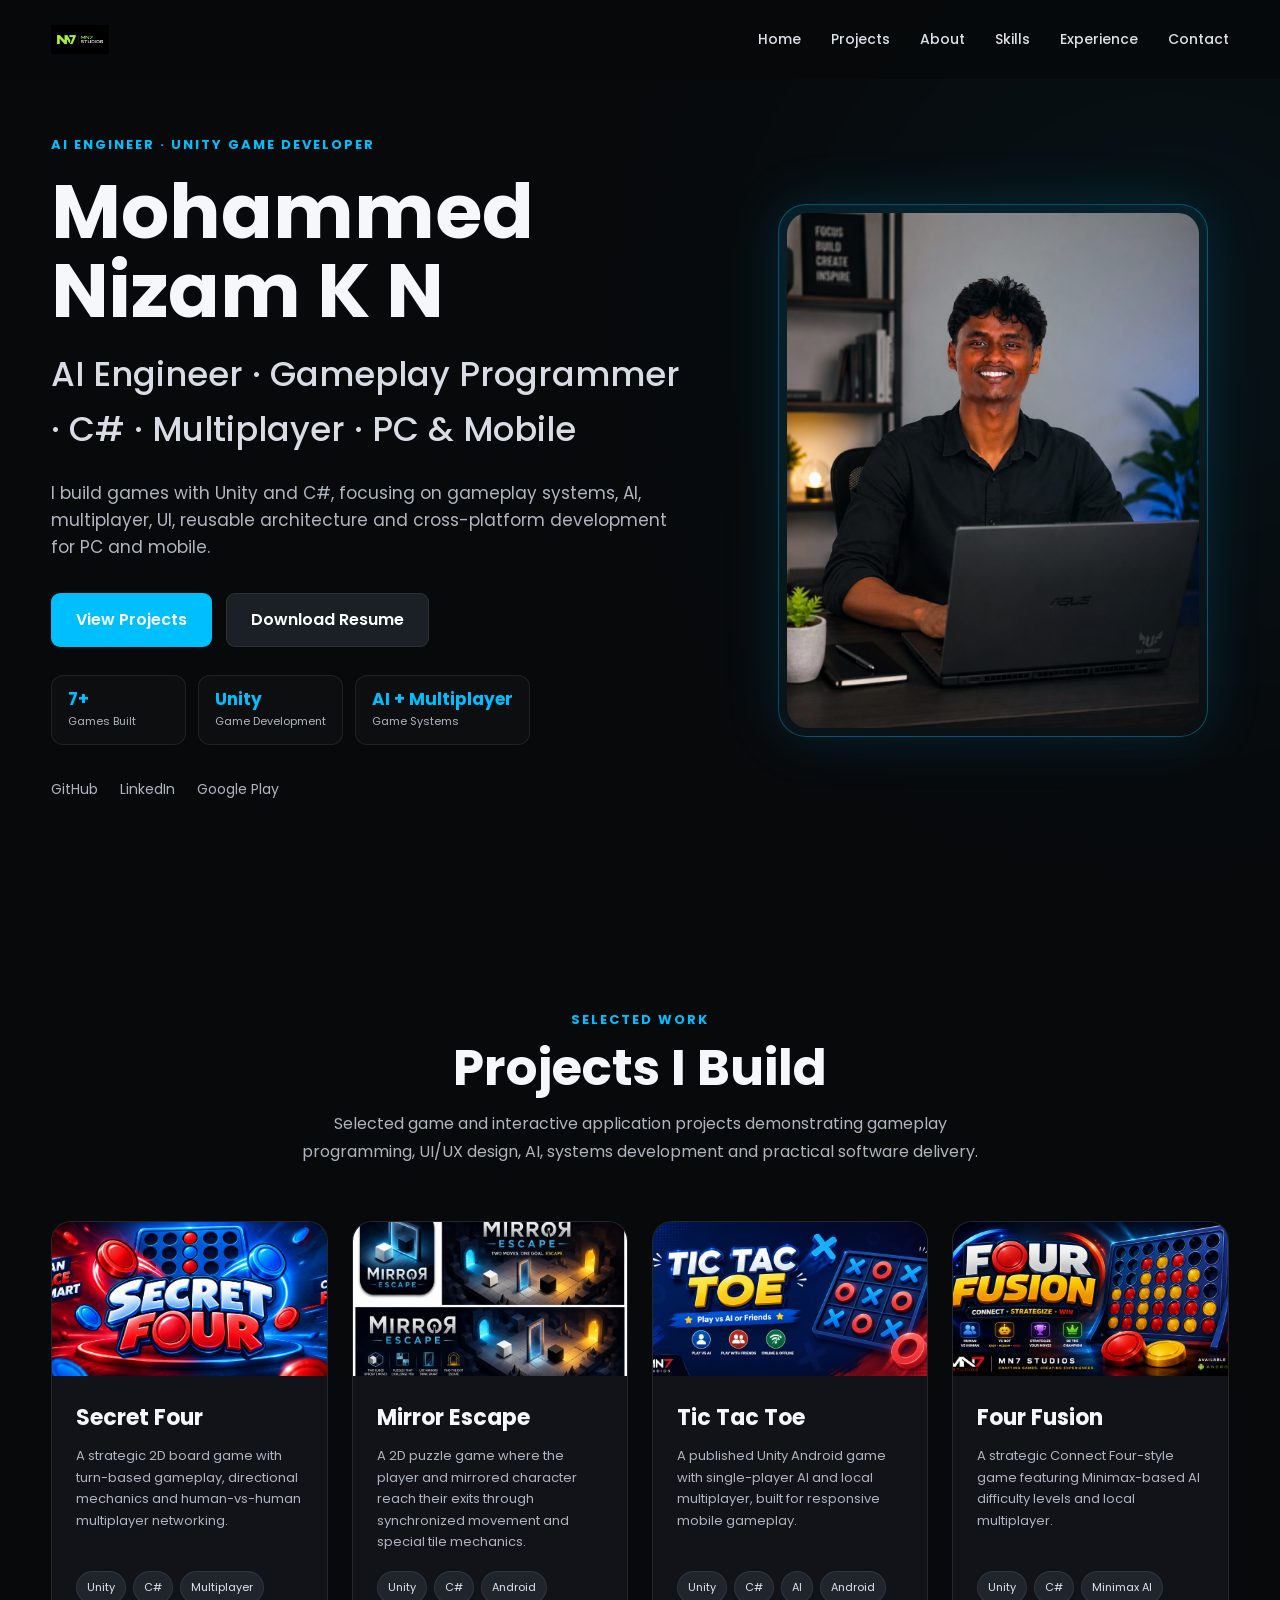
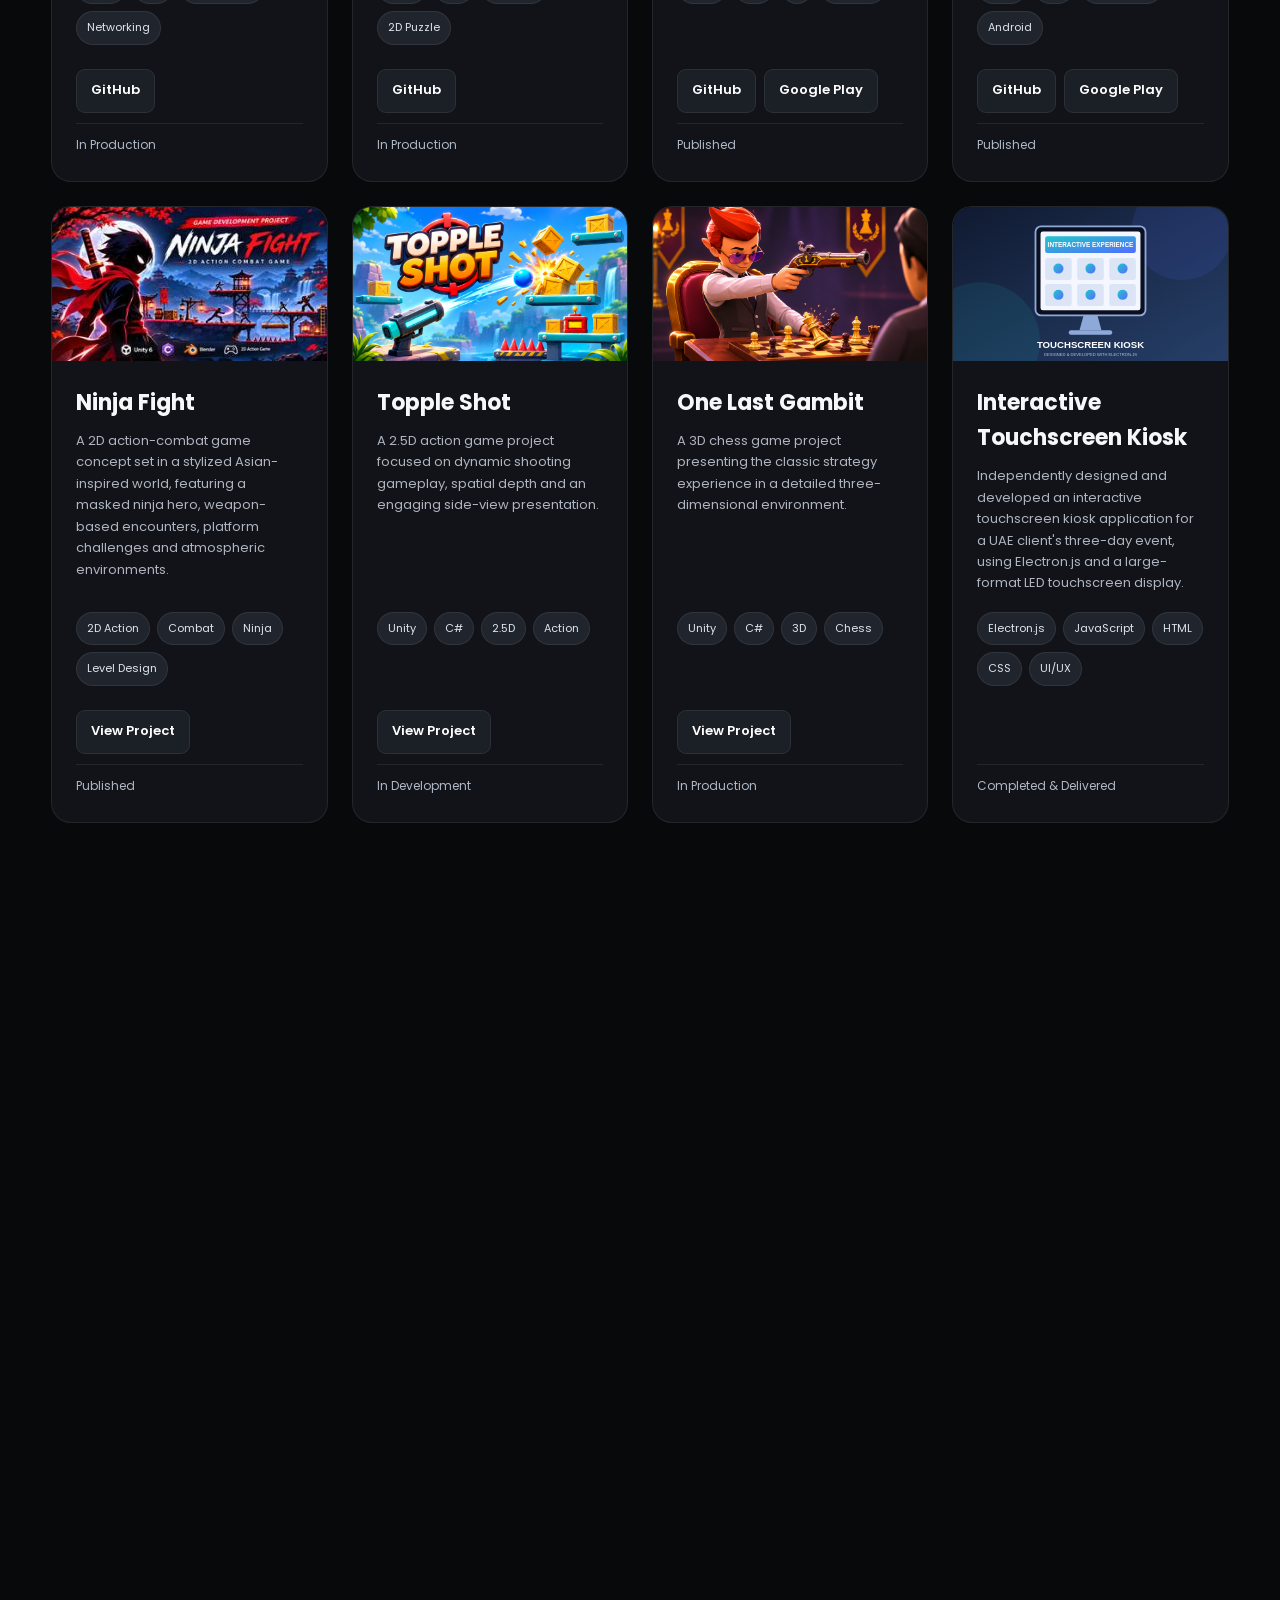
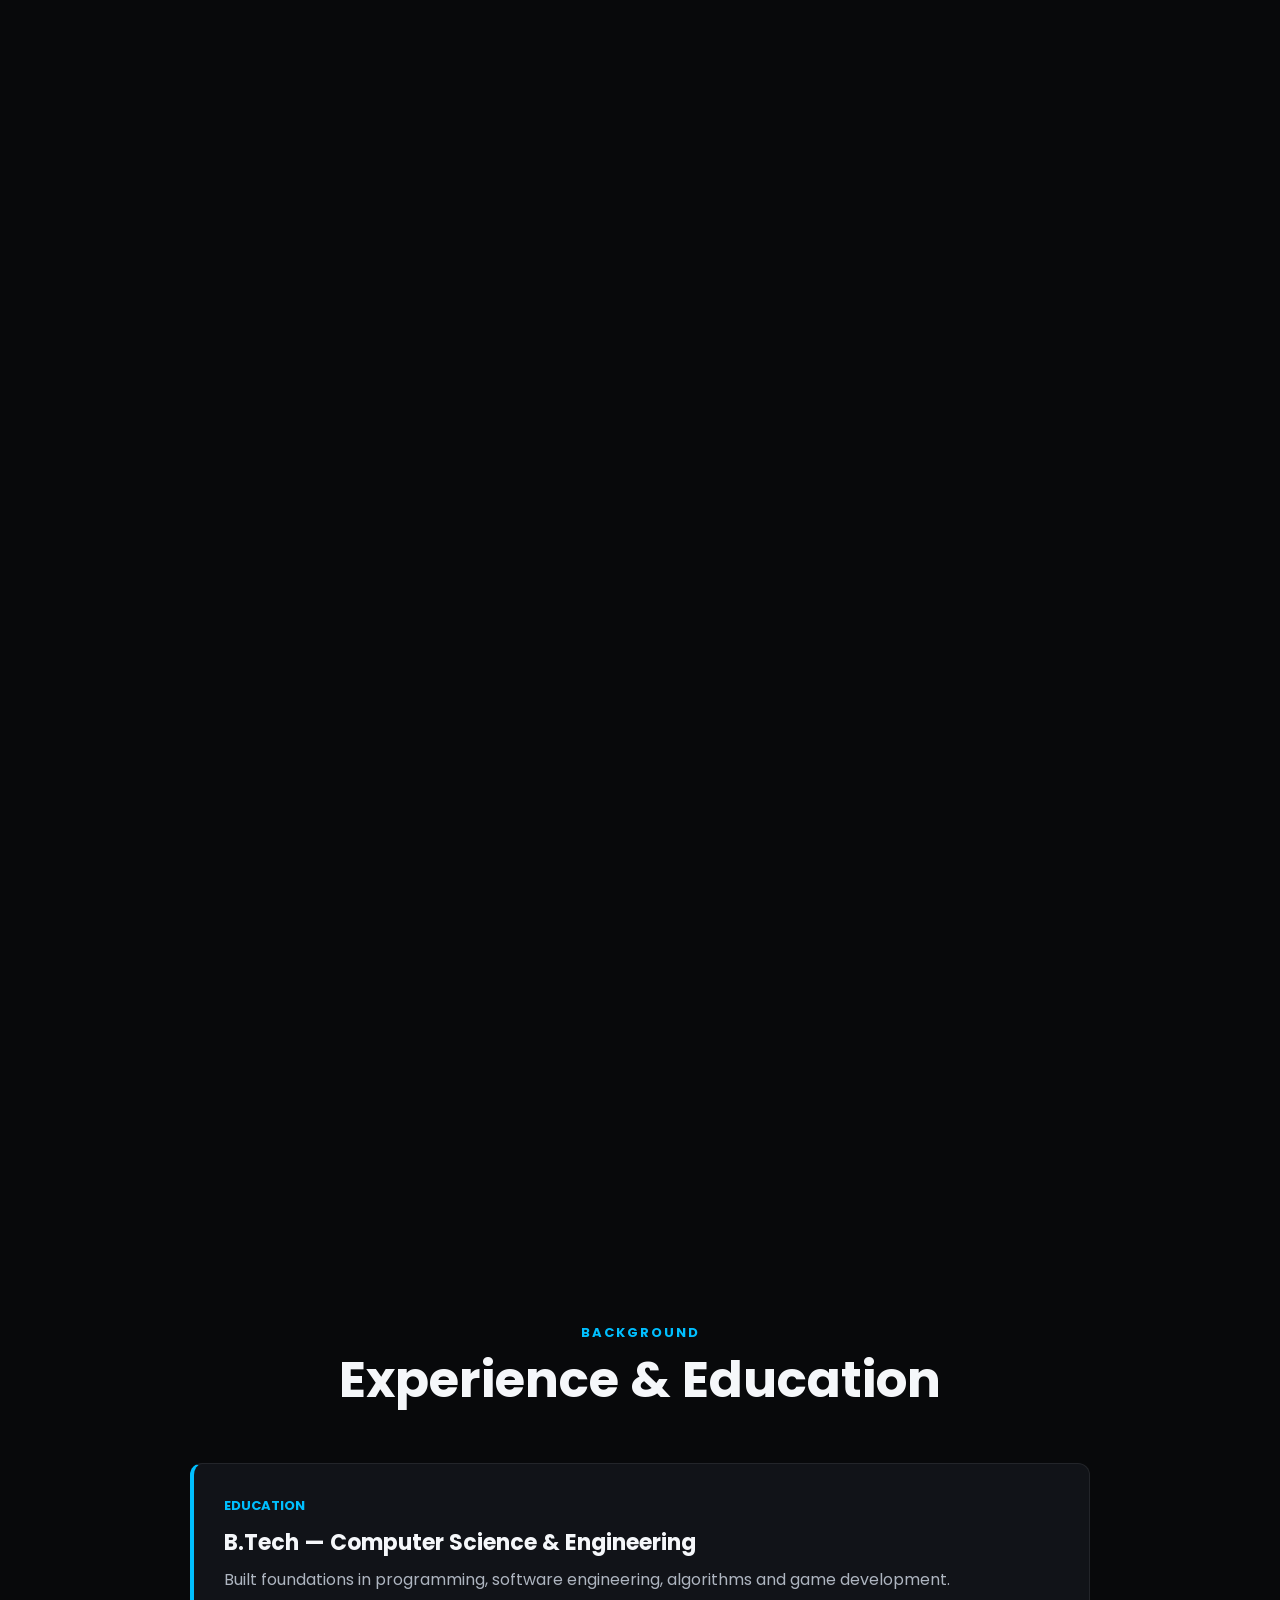
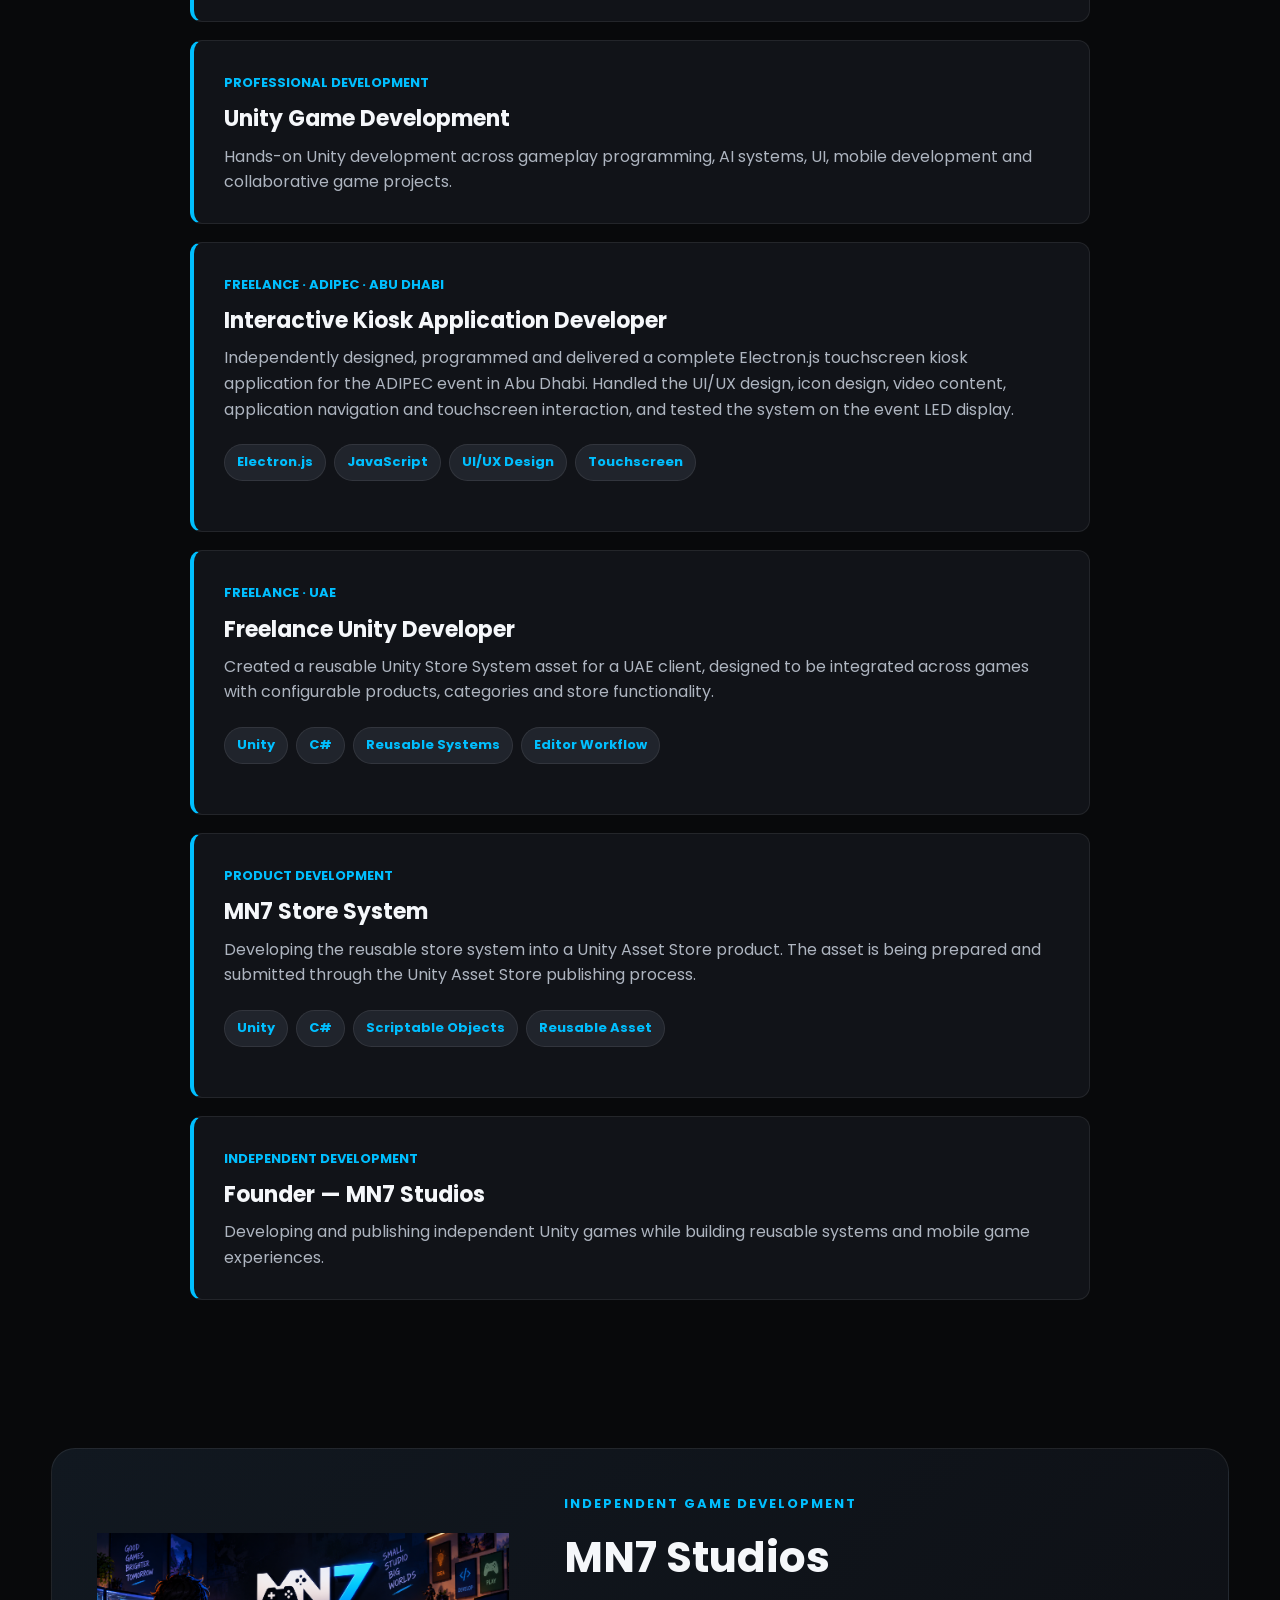
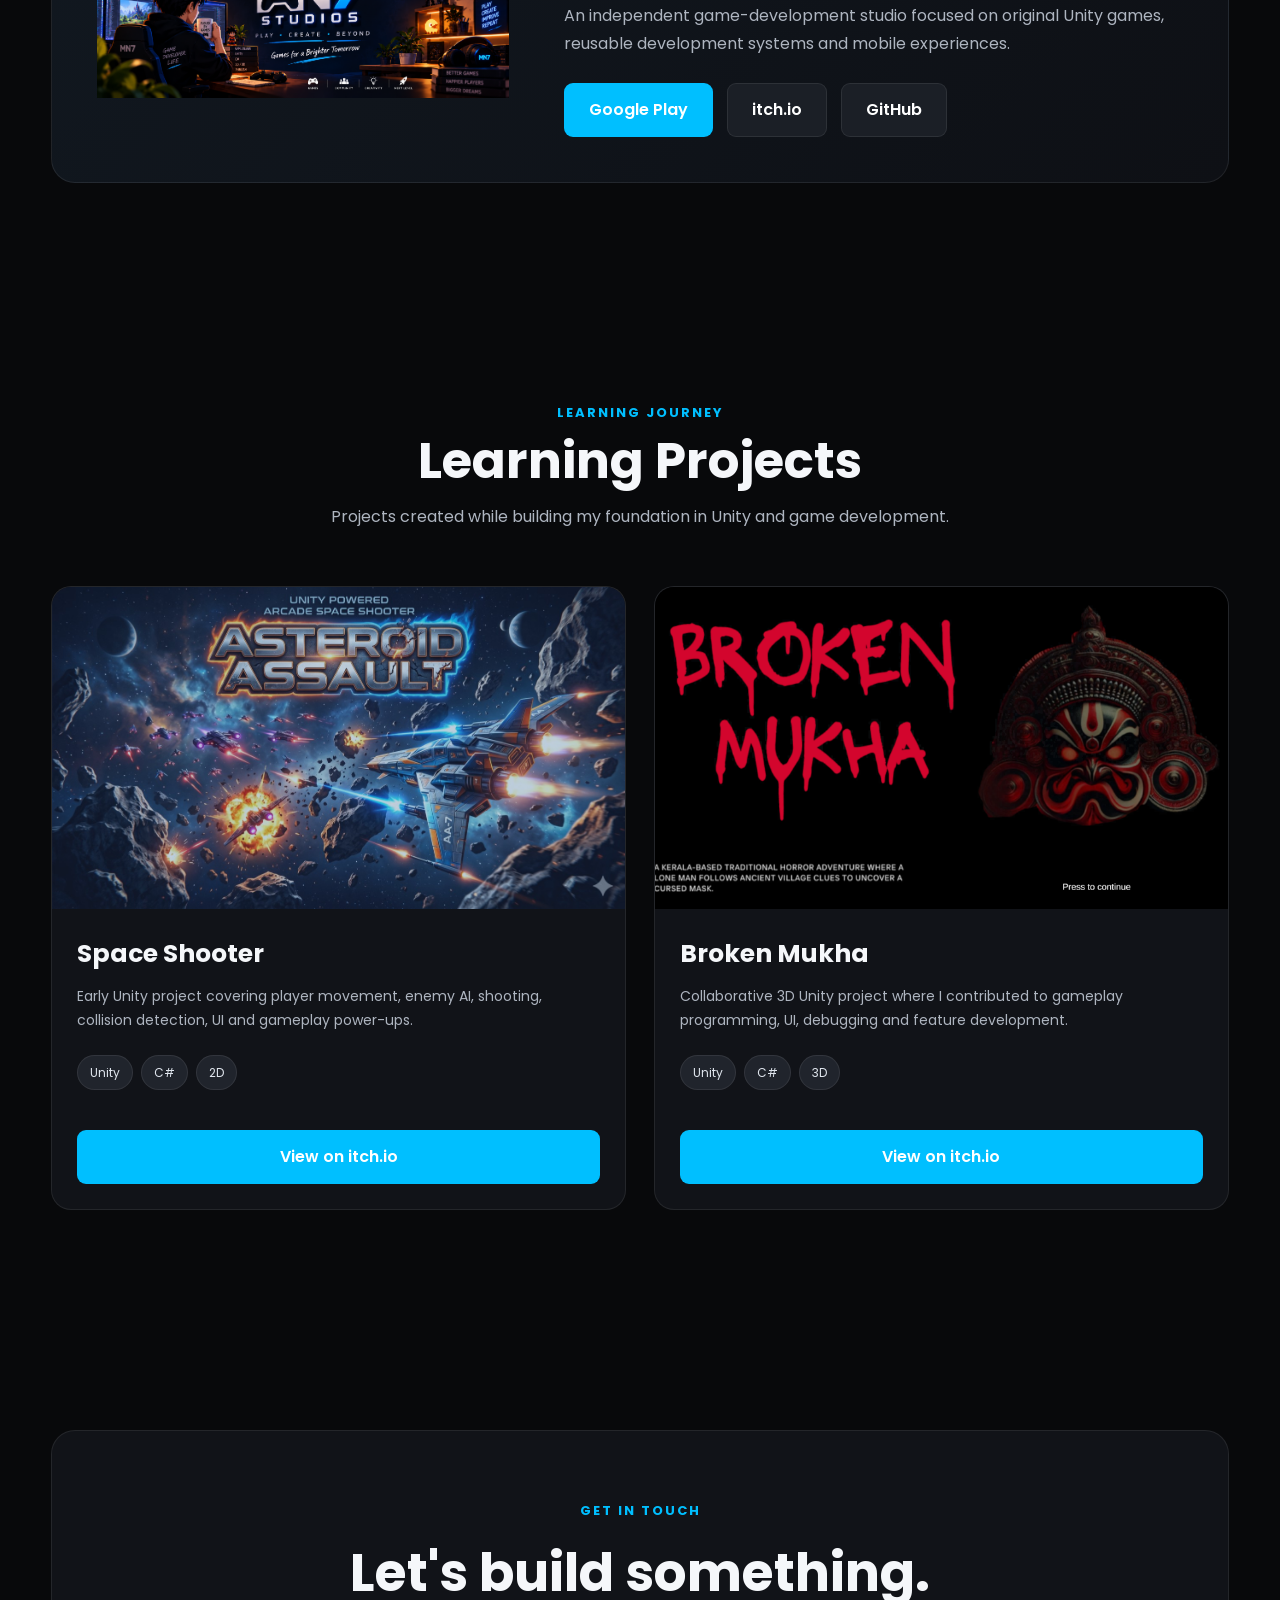
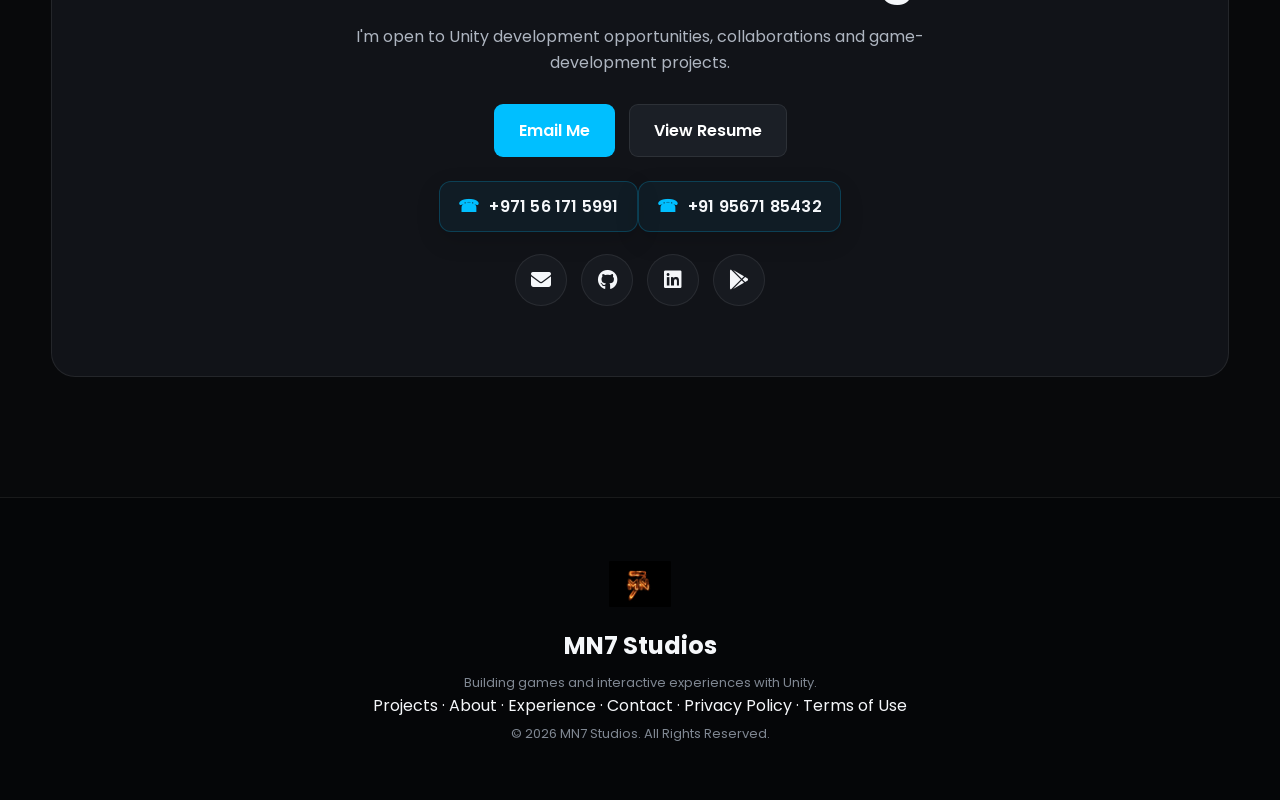
==== commit dcfb7044: "Restore existing project links and add project statuses" ====
--- a/index.html
+++ b/index.html
@@ -94,6 +94,10 @@
                 <img src="assets/images/secretfour-banner.png" alt="Secret Four">
                 <div class="project-content">
                     <h3>Secret Four</h3>
+                    <p>A strategic 2D board game with turn-based gameplay, directional mechanics and human-vs-human multiplayer networking.</p>
+                    <div class="tech">
+                        <span>Unity</span><span>C#</span><span>Multiplayer</span><span>Networking</span>
+                    </div>
                     <div class="project-buttons">
                         <div class="project-actions">
                             <a href="https://github.com/NIZAM77777/Secret-Four" target="_blank" rel="noopener noreferrer" class="btn secondary">GitHub</a>
@@ -107,6 +111,10 @@
                 <img src="assets/images/mirrorescape-banner.png" alt="Mirror Escape">
                 <div class="project-content">
                     <h3>Mirror Escape</h3>
+                    <p>A 2D puzzle game where the player and mirrored character reach their exits through synchronized movement and special tile mechanics.</p>
+                    <div class="tech">
+                        <span>Unity</span><span>C#</span><span>Android</span><span>2D Puzzle</span>
+                    </div>
                     <div class="project-buttons">
                         <div class="project-actions">
                             <a href="https://github.com/NIZAM77777/Mirror-Escape" target="_blank" rel="noopener noreferrer" class="btn secondary">GitHub</a>
@@ -120,9 +128,14 @@
                 <img src="assets/images/tictactoe-banner.png" alt="Tic Tac Toe">
                 <div class="project-content">
                     <h3>Tic Tac Toe</h3>
+                    <p>A published Unity Android game with single-player AI and local multiplayer, built for responsive mobile gameplay.</p>
+                    <div class="tech">
+                        <span>Unity</span><span>C#</span><span>AI</span><span>Android</span>
+                    </div>
                     <div class="project-buttons">
                         <div class="project-actions">
                             <a href="https://github.com/NIZAM77777/TicTacToe" target="_blank" rel="noopener noreferrer" class="btn secondary">GitHub</a>
+                            <a href="https://play.google.com/store/apps/details?id=com.mn7studios.tictactoe" target="_blank" rel="noopener noreferrer" class="btn secondary">Google Play</a>
                         </div>
                         <span class="project-status">Published</span>
                     </div>
@@ -133,9 +146,14 @@
                 <img src="assets/images/connectfour-banner.png" alt="Four Fusion">
                 <div class="project-content">
                     <h3>Four Fusion</h3>
+                    <p>A strategic Connect Four-style game featuring Minimax-based AI difficulty levels and local multiplayer.</p>
+                    <div class="tech">
+                        <span>Unity</span><span>C#</span><span>Minimax AI</span><span>Android</span>
+                    </div>
                     <div class="project-buttons">
                         <div class="project-actions">
                             <a href="https://github.com/NIZAM77777/Four_Fusion" target="_blank" rel="noopener noreferrer" class="btn secondary">GitHub</a>
+                            <a href="https://play.google.com/store/apps/details?id=com.mn7studio.fourfusion" target="_blank" rel="noopener noreferrer" class="btn secondary">Google Play</a>
                         </div>
                         <span class="project-status">Published</span>
                     </div>
@@ -146,8 +164,14 @@
                 <img src="assets/images/ninja-fight-banner.jpg" alt="Ninja Fight 2D action combat game artwork">
                 <div class="project-content">
                     <h3>Ninja Fight</h3>
-                    <div class="project-buttons">
-                        <div class="project-actions" aria-hidden="true"></div>
+                    <p>A 2D action-combat game concept set in a stylized Asian-inspired world, featuring a masked ninja hero, weapon-based encounters, platform challenges and atmospheric environments.</p>
+                    <div class="tech">
+                        <span>2D Action</span><span>Combat</span><span>Ninja</span><span>Level Design</span>
+                    </div>
+                    <div class="project-buttons">
+                        <div class="project-actions">
+                            <a href="projects/ninja-fight.html" target="_blank" rel="noopener noreferrer" class="btn secondary">View Project</a>
+                        </div>
                         <span class="project-status">Published</span>
                     </div>
                 </div>
@@ -157,8 +181,14 @@
                 <img src="assets/images/topple-shot-banner.png" alt="Topple Shot 2.5D game artwork">
                 <div class="project-content">
                     <h3>Topple Shot</h3>
-                    <div class="project-buttons">
-                        <div class="project-actions" aria-hidden="true"></div>
+                    <p>A 2.5D action game project focused on dynamic shooting gameplay, spatial depth and an engaging side-view presentation.</p>
+                    <div class="tech">
+                        <span>Unity</span><span>C#</span><span>2.5D</span><span>Action</span>
+                    </div>
+                    <div class="project-buttons">
+                        <div class="project-actions">
+                            <a href="projects/topple-shot.html" target="_blank" rel="noopener noreferrer" class="btn secondary">View Project</a>
+                        </div>
                         <span class="project-status">In Development</span>
                     </div>
                 </div>
@@ -168,8 +198,14 @@
                 <img src="assets/images/one-last-gambit-banner.png" alt="One Last Gambit 3D chess game artwork">
                 <div class="project-content">
                     <h3>One Last Gambit</h3>
-                    <div class="project-buttons">
-                        <div class="project-actions" aria-hidden="true"></div>
+                    <p>A 3D chess game project presenting the classic strategy experience in a detailed three-dimensional environment.</p>
+                    <div class="tech">
+                        <span>Unity</span><span>C#</span><span>3D</span><span>Chess</span>
+                    </div>
+                    <div class="project-buttons">
+                        <div class="project-actions">
+                            <a href="projects/one-last-gambit.html" target="_blank" rel="noopener noreferrer" class="btn secondary">View Project</a>
+                        </div>
                         <span class="project-status">In Production</span>
                     </div>
                 </div>
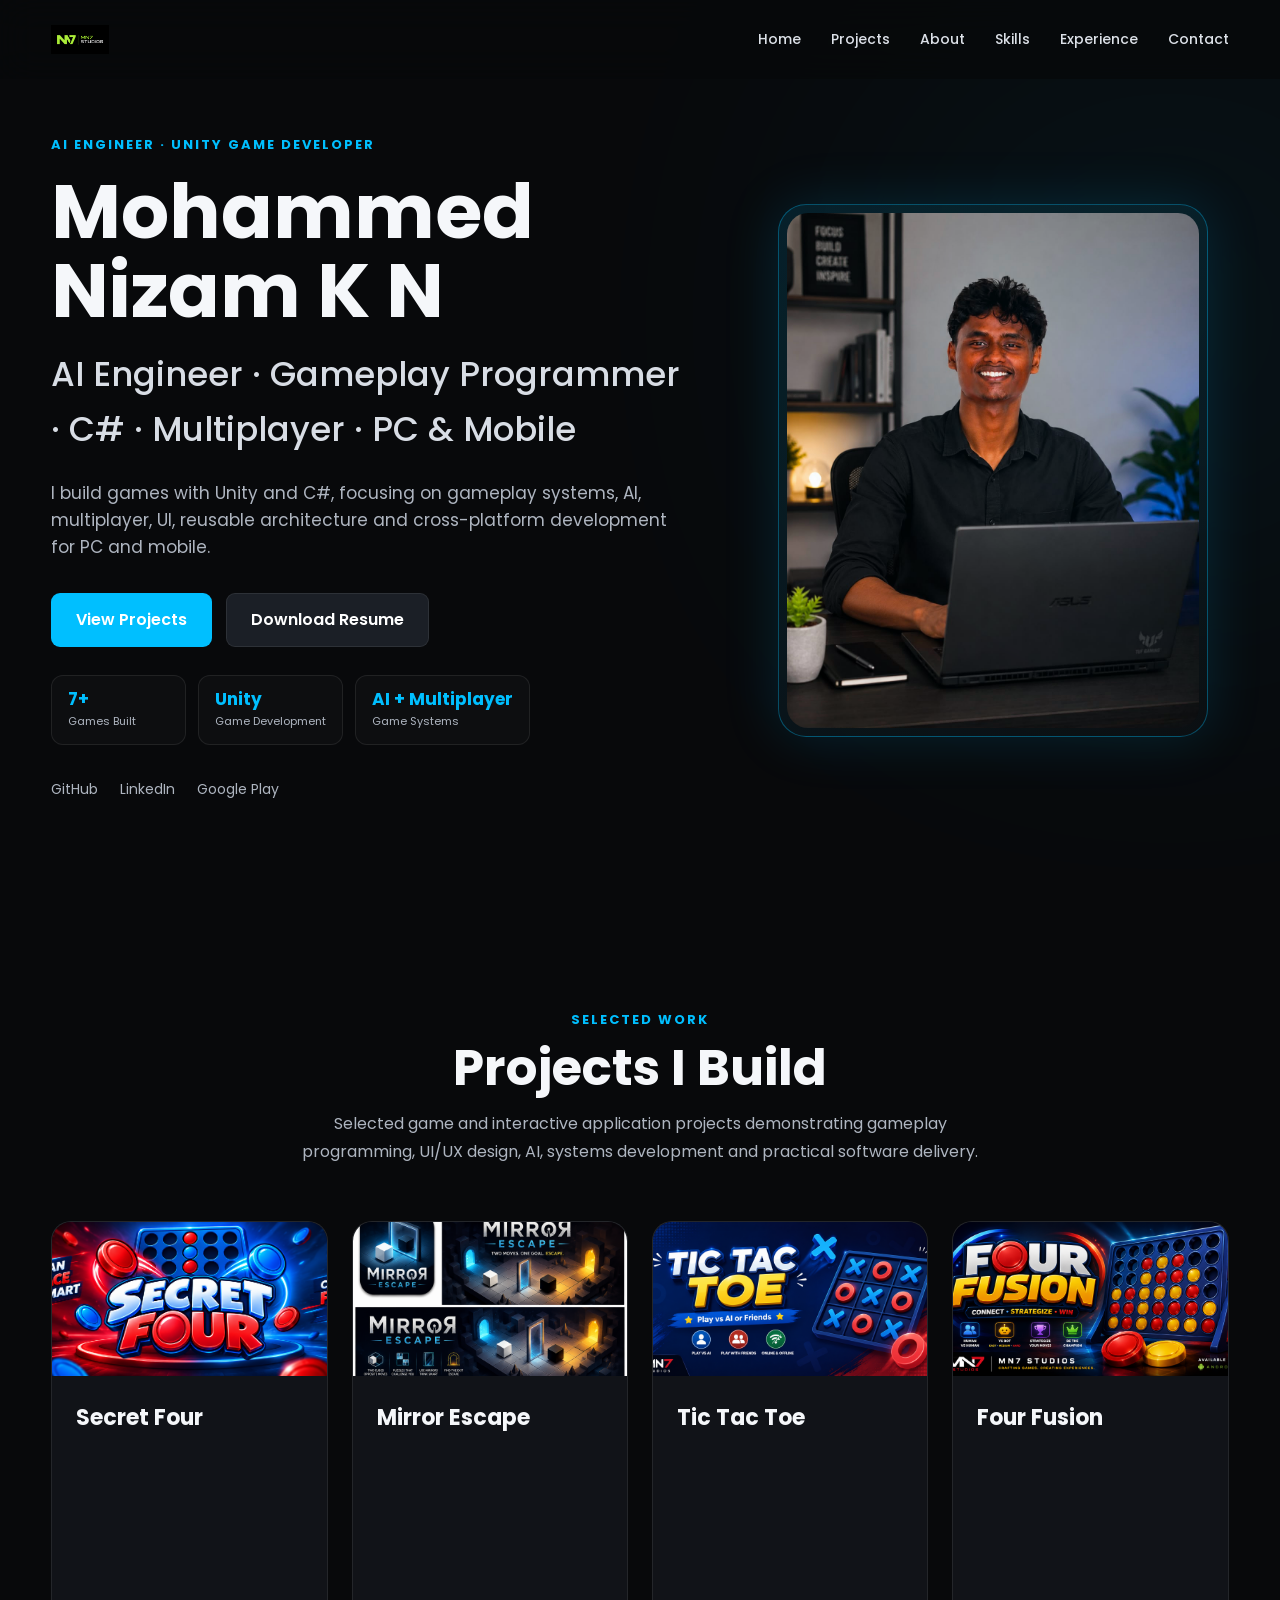
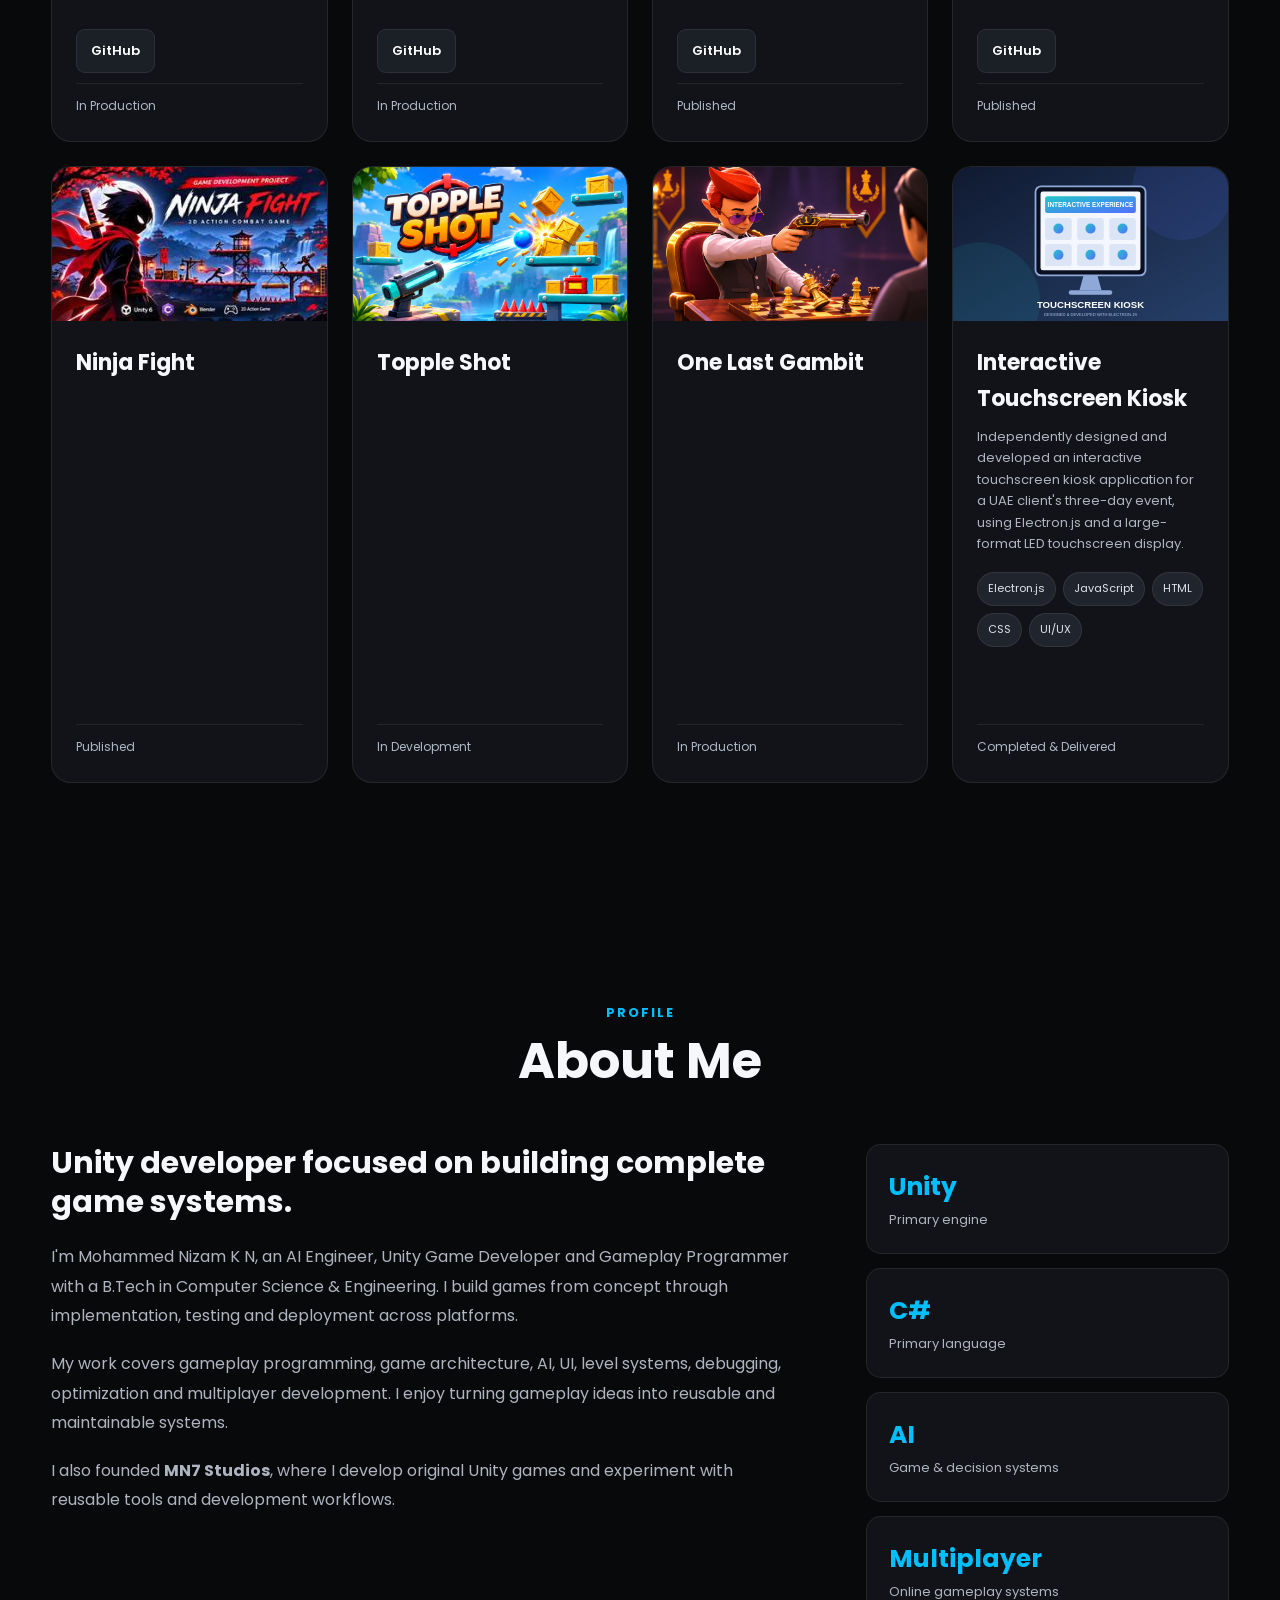
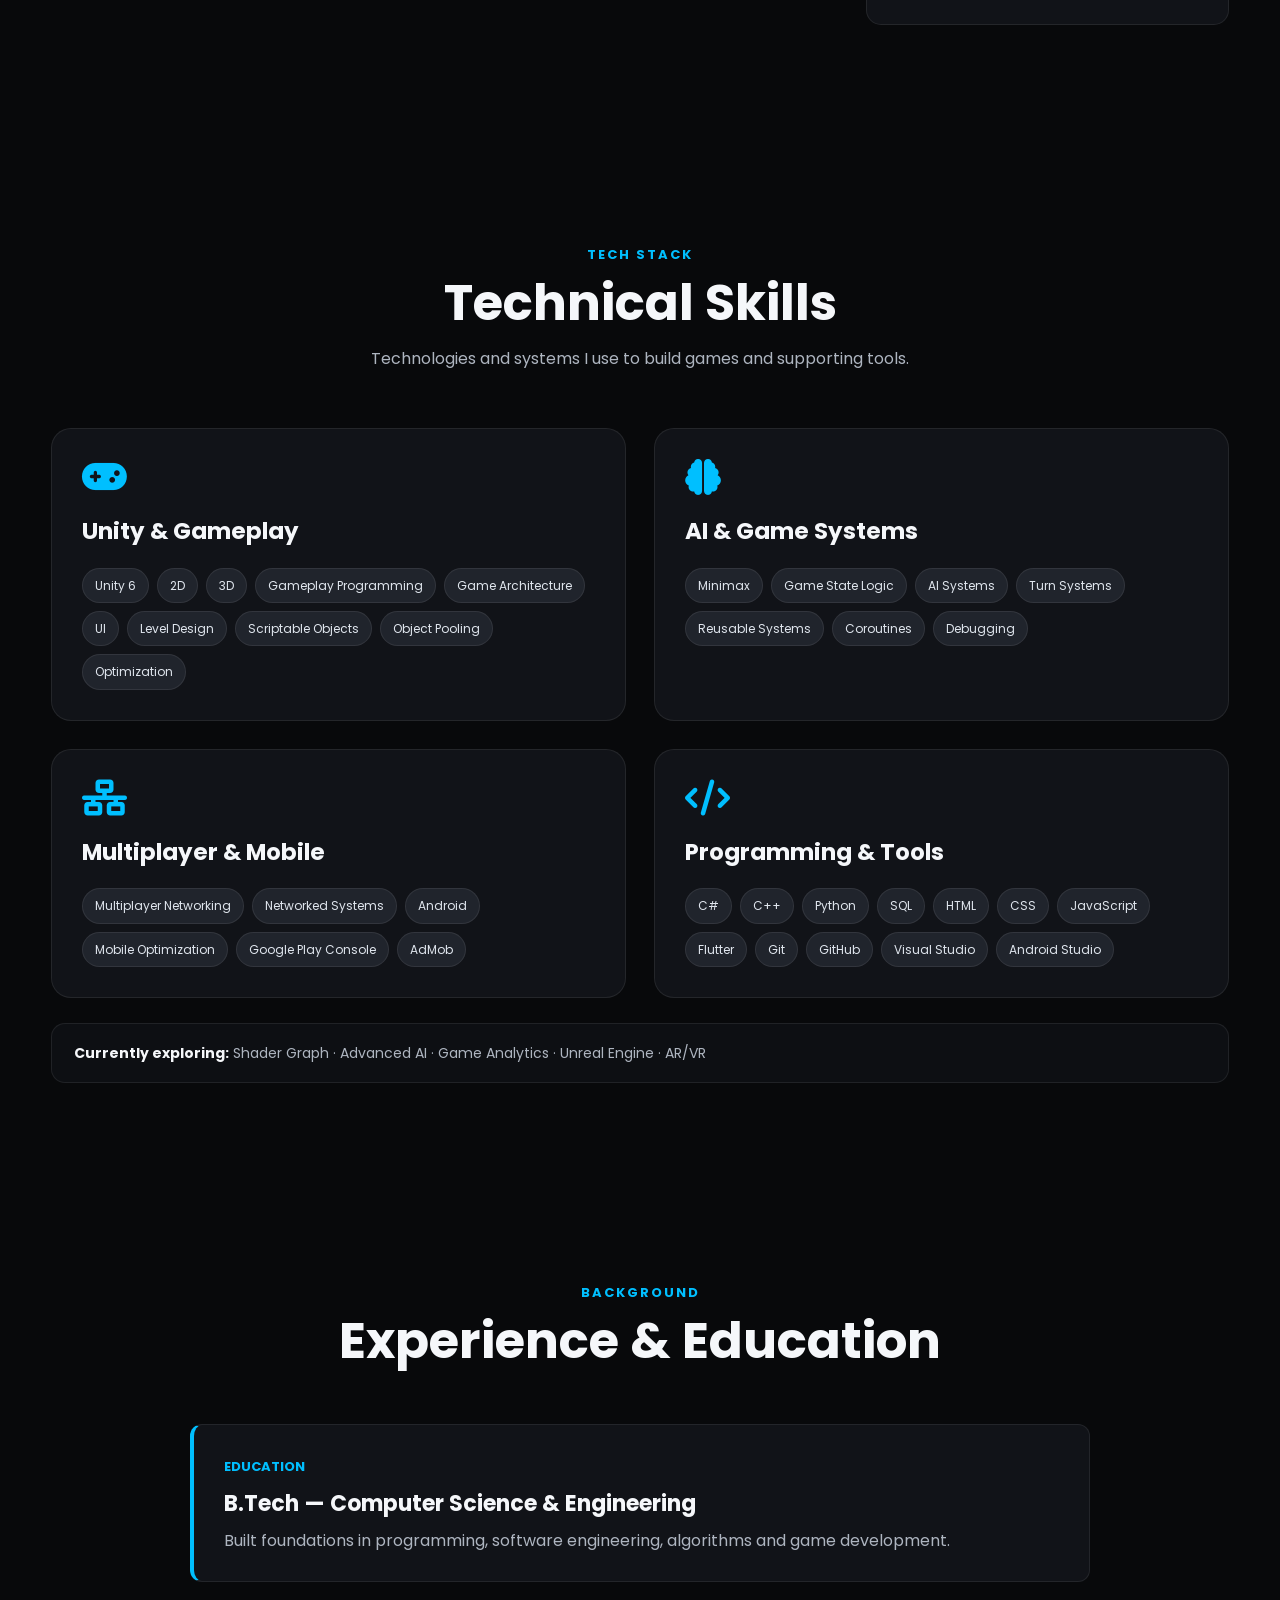
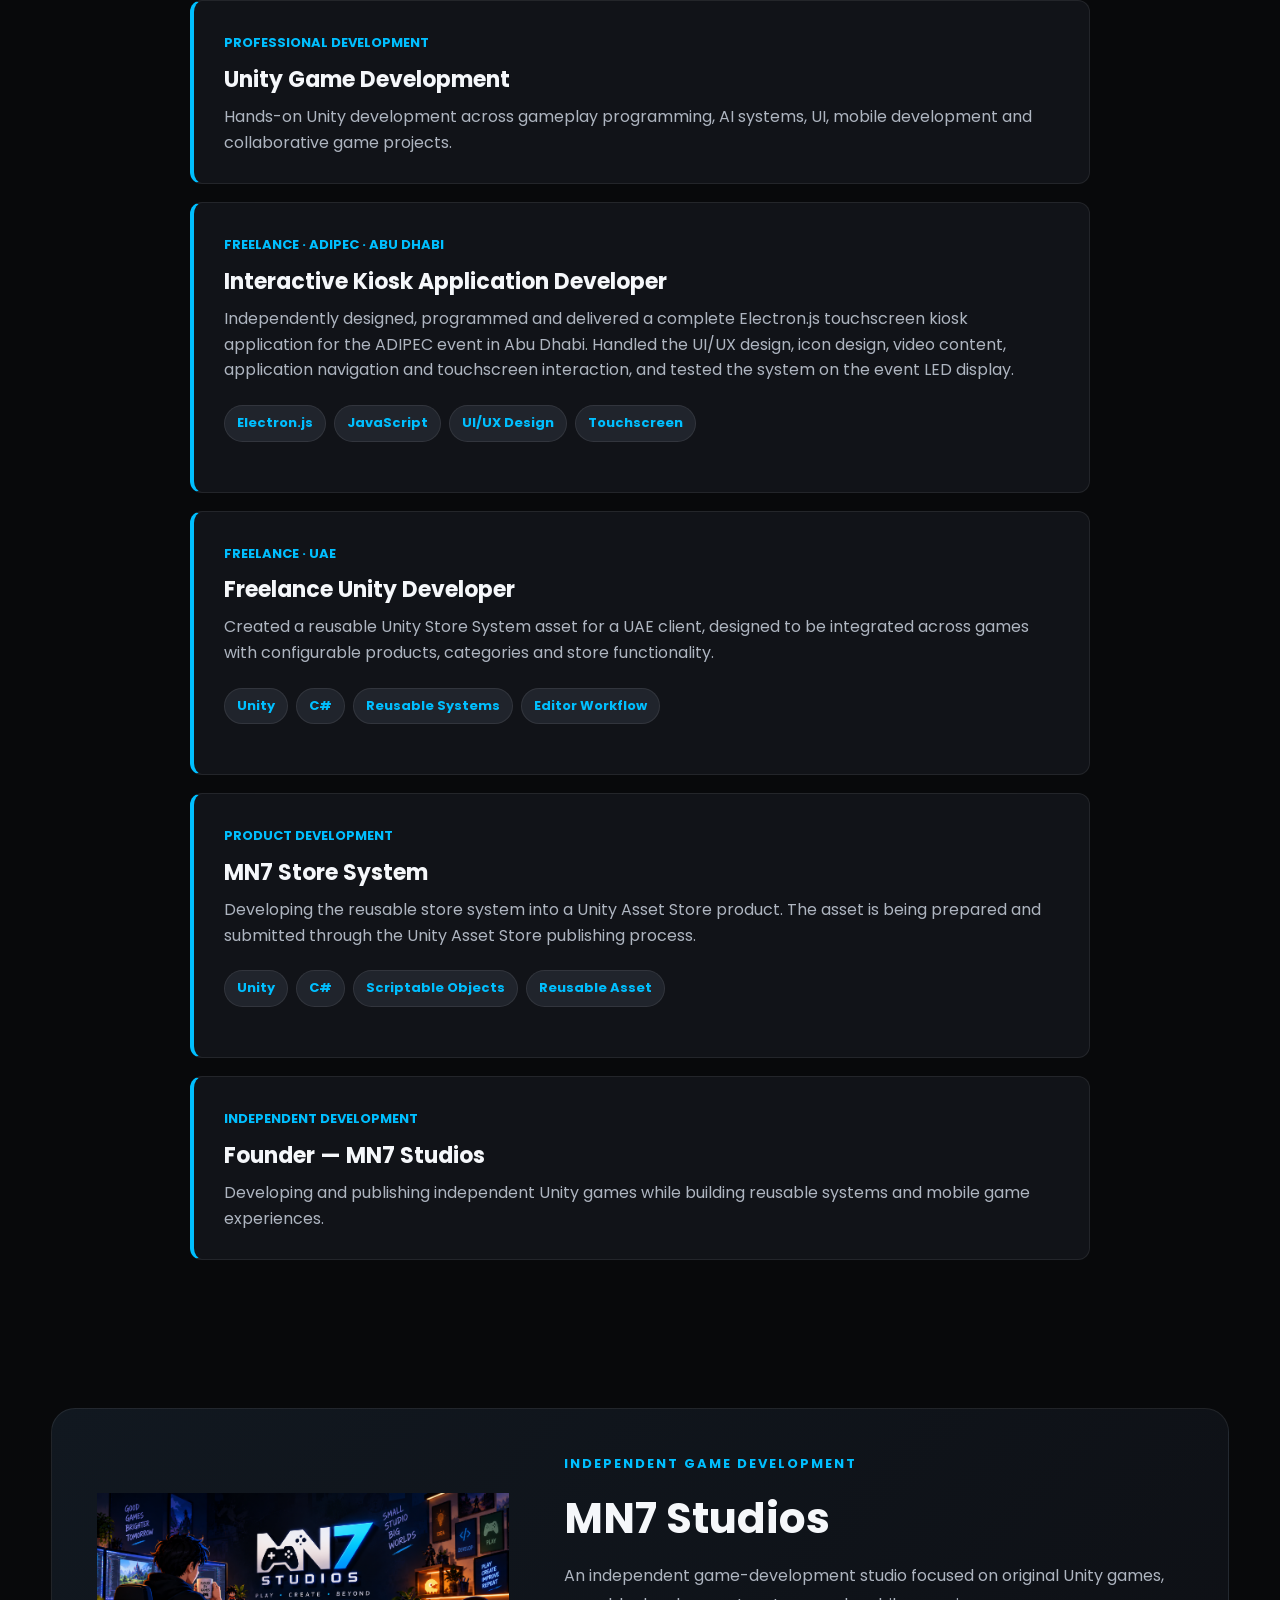
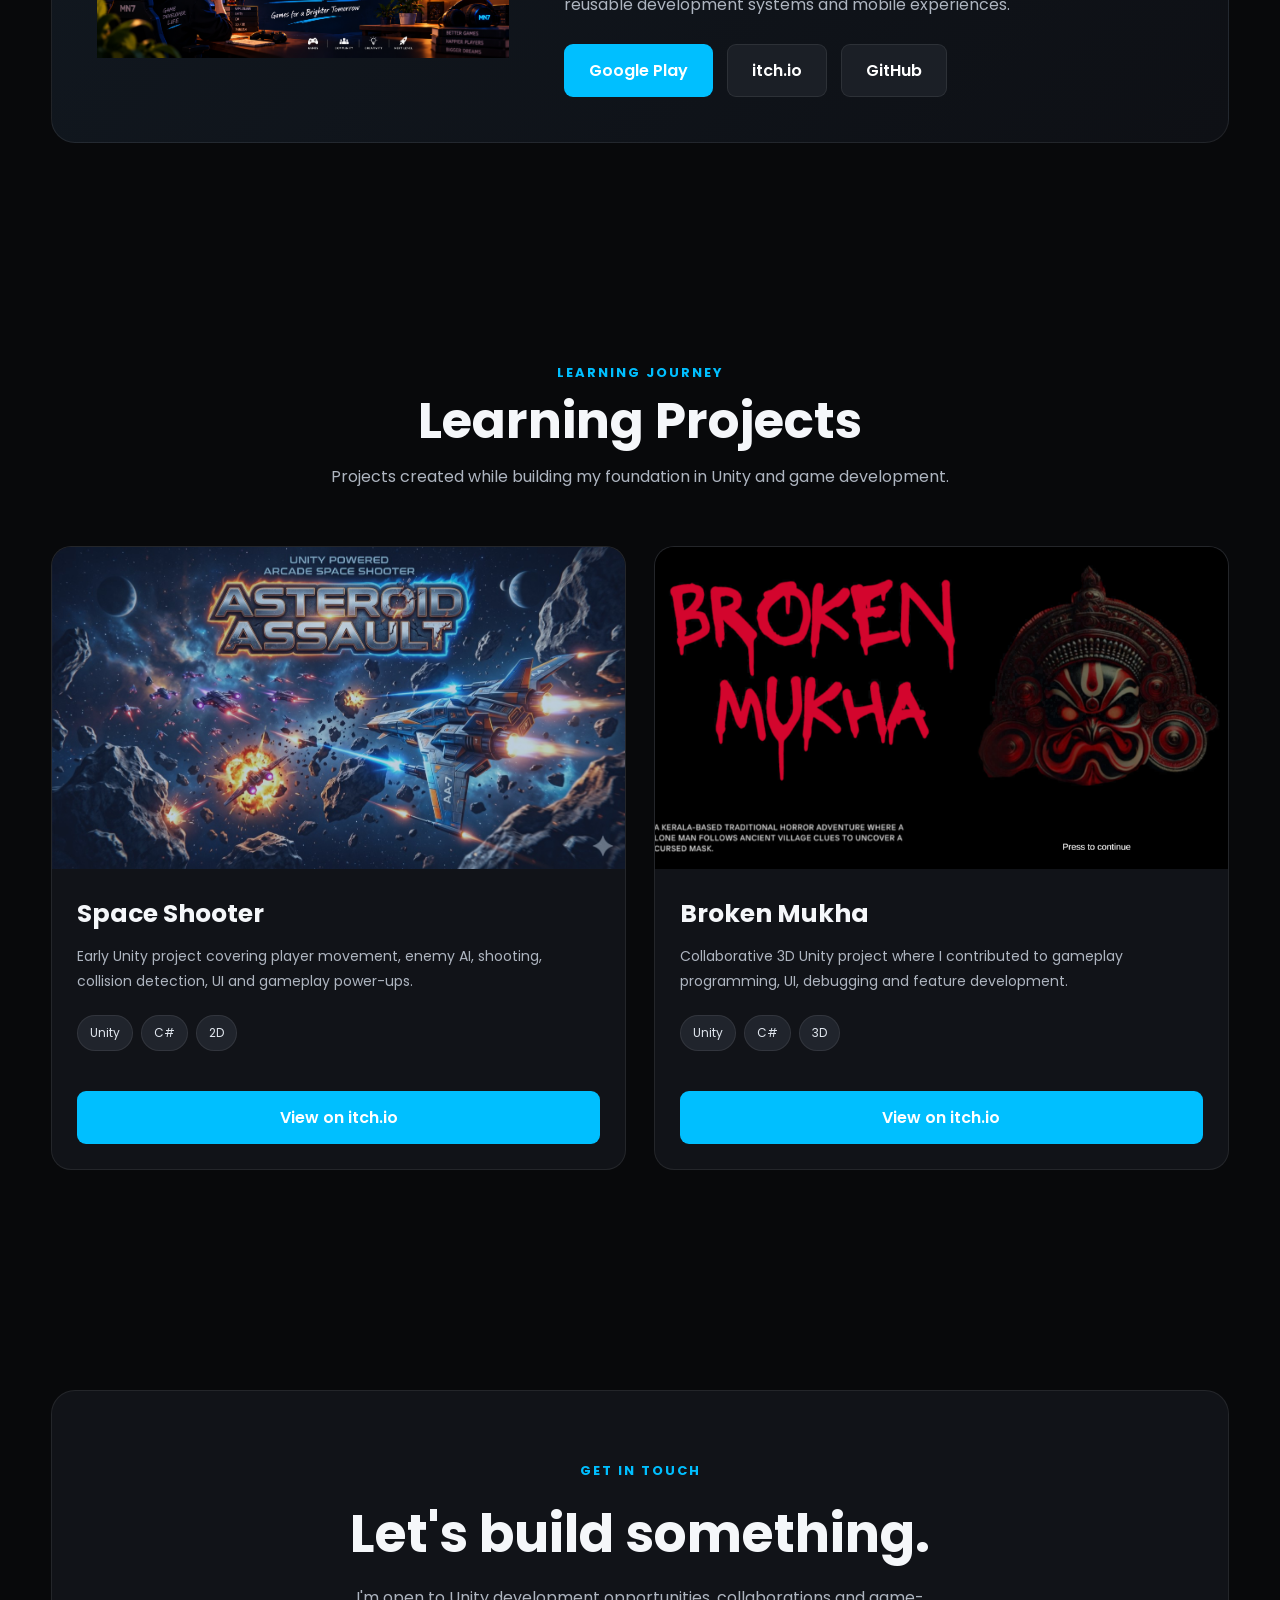
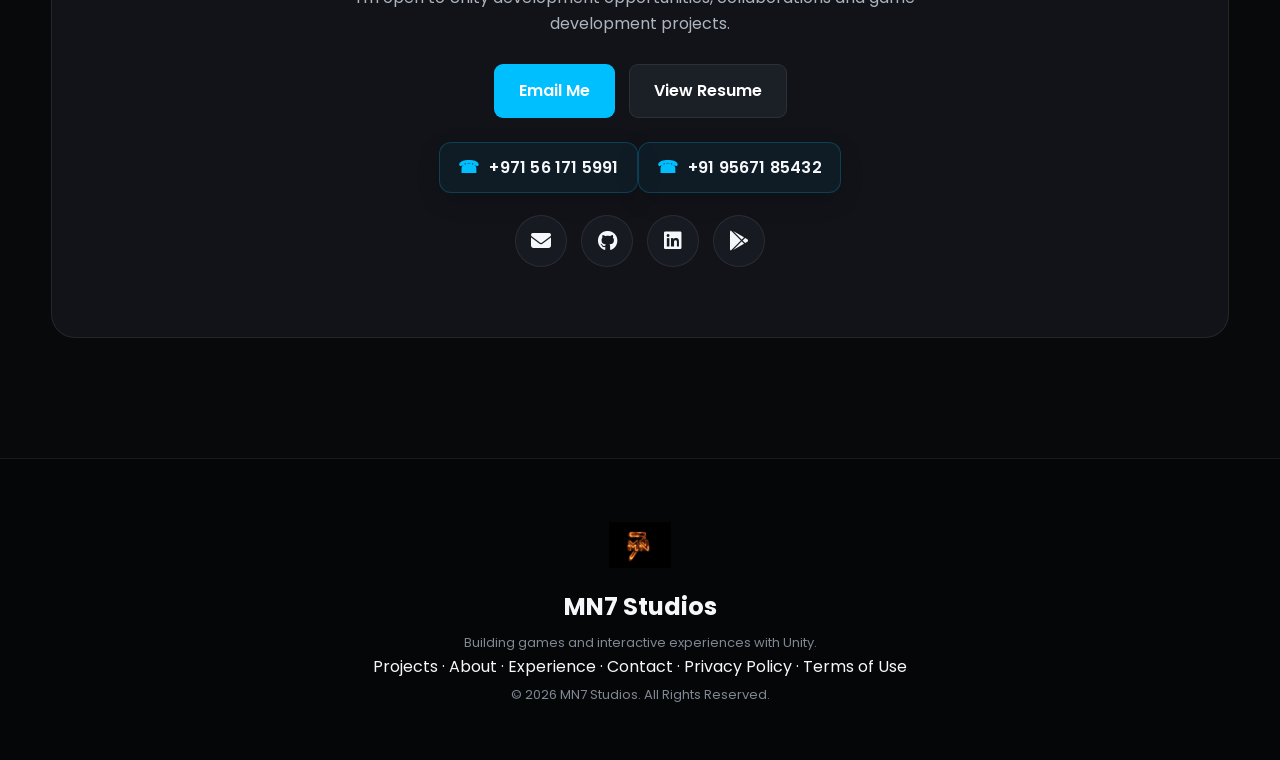
==== commit 104b3a8c: "Revert "Restore existing project links and add project statuses" This reverts commit dcfb7044eccc9bd" ====
--- a/index.html
+++ b/index.html
@@ -94,10 +94,6 @@
                 <img src="assets/images/secretfour-banner.png" alt="Secret Four">
                 <div class="project-content">
                     <h3>Secret Four</h3>
-                    <p>A strategic 2D board game with turn-based gameplay, directional mechanics and human-vs-human multiplayer networking.</p>
-                    <div class="tech">
-                        <span>Unity</span><span>C#</span><span>Multiplayer</span><span>Networking</span>
-                    </div>
                     <div class="project-buttons">
                         <div class="project-actions">
                             <a href="https://github.com/NIZAM77777/Secret-Four" target="_blank" rel="noopener noreferrer" class="btn secondary">GitHub</a>
@@ -111,10 +107,6 @@
                 <img src="assets/images/mirrorescape-banner.png" alt="Mirror Escape">
                 <div class="project-content">
                     <h3>Mirror Escape</h3>
-                    <p>A 2D puzzle game where the player and mirrored character reach their exits through synchronized movement and special tile mechanics.</p>
-                    <div class="tech">
-                        <span>Unity</span><span>C#</span><span>Android</span><span>2D Puzzle</span>
-                    </div>
                     <div class="project-buttons">
                         <div class="project-actions">
                             <a href="https://github.com/NIZAM77777/Mirror-Escape" target="_blank" rel="noopener noreferrer" class="btn secondary">GitHub</a>
@@ -128,14 +120,9 @@
                 <img src="assets/images/tictactoe-banner.png" alt="Tic Tac Toe">
                 <div class="project-content">
                     <h3>Tic Tac Toe</h3>
-                    <p>A published Unity Android game with single-player AI and local multiplayer, built for responsive mobile gameplay.</p>
-                    <div class="tech">
-                        <span>Unity</span><span>C#</span><span>AI</span><span>Android</span>
-                    </div>
                     <div class="project-buttons">
                         <div class="project-actions">
                             <a href="https://github.com/NIZAM77777/TicTacToe" target="_blank" rel="noopener noreferrer" class="btn secondary">GitHub</a>
-                            <a href="https://play.google.com/store/apps/details?id=com.mn7studios.tictactoe" target="_blank" rel="noopener noreferrer" class="btn secondary">Google Play</a>
                         </div>
                         <span class="project-status">Published</span>
                     </div>
@@ -146,14 +133,9 @@
                 <img src="assets/images/connectfour-banner.png" alt="Four Fusion">
                 <div class="project-content">
                     <h3>Four Fusion</h3>
-                    <p>A strategic Connect Four-style game featuring Minimax-based AI difficulty levels and local multiplayer.</p>
-                    <div class="tech">
-                        <span>Unity</span><span>C#</span><span>Minimax AI</span><span>Android</span>
-                    </div>
                     <div class="project-buttons">
                         <div class="project-actions">
                             <a href="https://github.com/NIZAM77777/Four_Fusion" target="_blank" rel="noopener noreferrer" class="btn secondary">GitHub</a>
-                            <a href="https://play.google.com/store/apps/details?id=com.mn7studio.fourfusion" target="_blank" rel="noopener noreferrer" class="btn secondary">Google Play</a>
                         </div>
                         <span class="project-status">Published</span>
                     </div>
@@ -164,14 +146,8 @@
                 <img src="assets/images/ninja-fight-banner.jpg" alt="Ninja Fight 2D action combat game artwork">
                 <div class="project-content">
                     <h3>Ninja Fight</h3>
-                    <p>A 2D action-combat game concept set in a stylized Asian-inspired world, featuring a masked ninja hero, weapon-based encounters, platform challenges and atmospheric environments.</p>
-                    <div class="tech">
-                        <span>2D Action</span><span>Combat</span><span>Ninja</span><span>Level Design</span>
-                    </div>
-                    <div class="project-buttons">
-                        <div class="project-actions">
-                            <a href="projects/ninja-fight.html" target="_blank" rel="noopener noreferrer" class="btn secondary">View Project</a>
-                        </div>
+                    <div class="project-buttons">
+                        <div class="project-actions" aria-hidden="true"></div>
                         <span class="project-status">Published</span>
                     </div>
                 </div>
@@ -181,14 +157,8 @@
                 <img src="assets/images/topple-shot-banner.png" alt="Topple Shot 2.5D game artwork">
                 <div class="project-content">
                     <h3>Topple Shot</h3>
-                    <p>A 2.5D action game project focused on dynamic shooting gameplay, spatial depth and an engaging side-view presentation.</p>
-                    <div class="tech">
-                        <span>Unity</span><span>C#</span><span>2.5D</span><span>Action</span>
-                    </div>
-                    <div class="project-buttons">
-                        <div class="project-actions">
-                            <a href="projects/topple-shot.html" target="_blank" rel="noopener noreferrer" class="btn secondary">View Project</a>
-                        </div>
+                    <div class="project-buttons">
+                        <div class="project-actions" aria-hidden="true"></div>
                         <span class="project-status">In Development</span>
                     </div>
                 </div>
@@ -198,14 +168,8 @@
                 <img src="assets/images/one-last-gambit-banner.png" alt="One Last Gambit 3D chess game artwork">
                 <div class="project-content">
                     <h3>One Last Gambit</h3>
-                    <p>A 3D chess game project presenting the classic strategy experience in a detailed three-dimensional environment.</p>
-                    <div class="tech">
-                        <span>Unity</span><span>C#</span><span>3D</span><span>Chess</span>
-                    </div>
-                    <div class="project-buttons">
-                        <div class="project-actions">
-                            <a href="projects/one-last-gambit.html" target="_blank" rel="noopener noreferrer" class="btn secondary">View Project</a>
-                        </div>
+                    <div class="project-buttons">
+                        <div class="project-actions" aria-hidden="true"></div>
                         <span class="project-status">In Production</span>
                     </div>
                 </div>
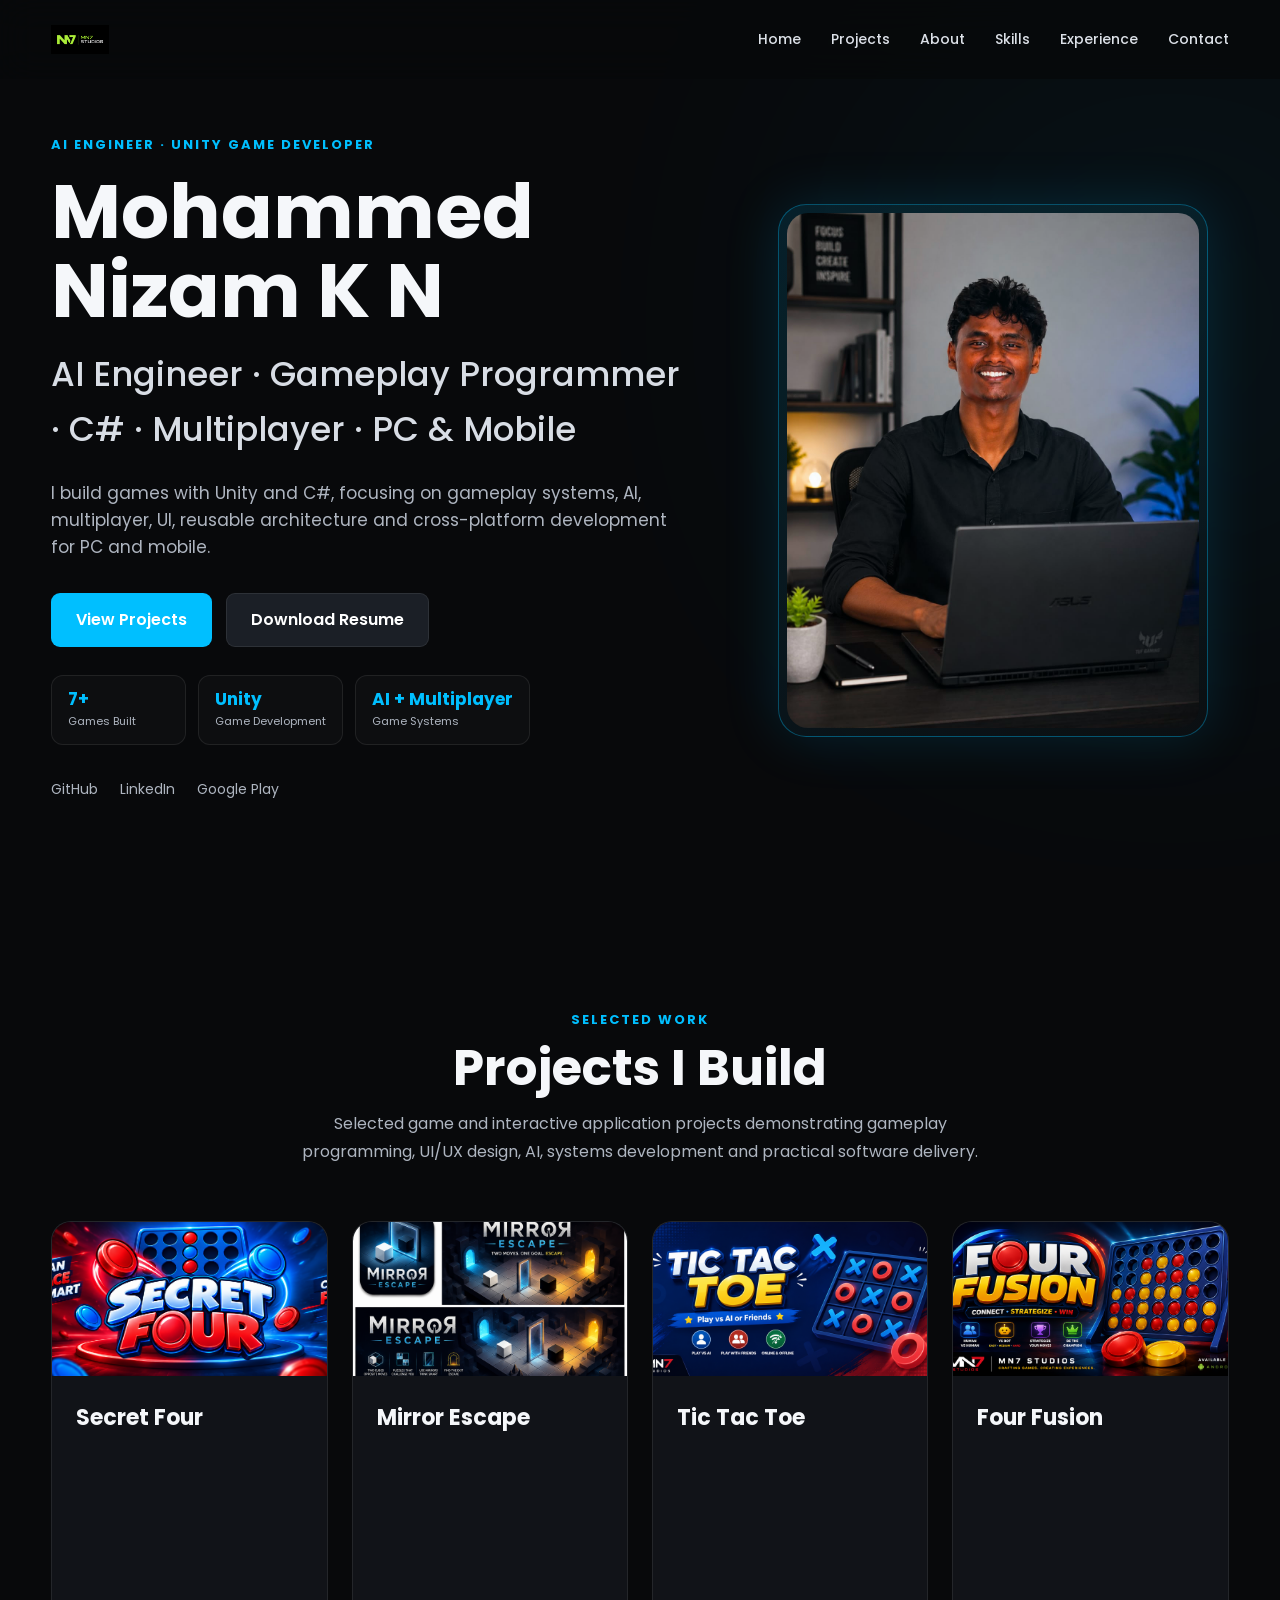
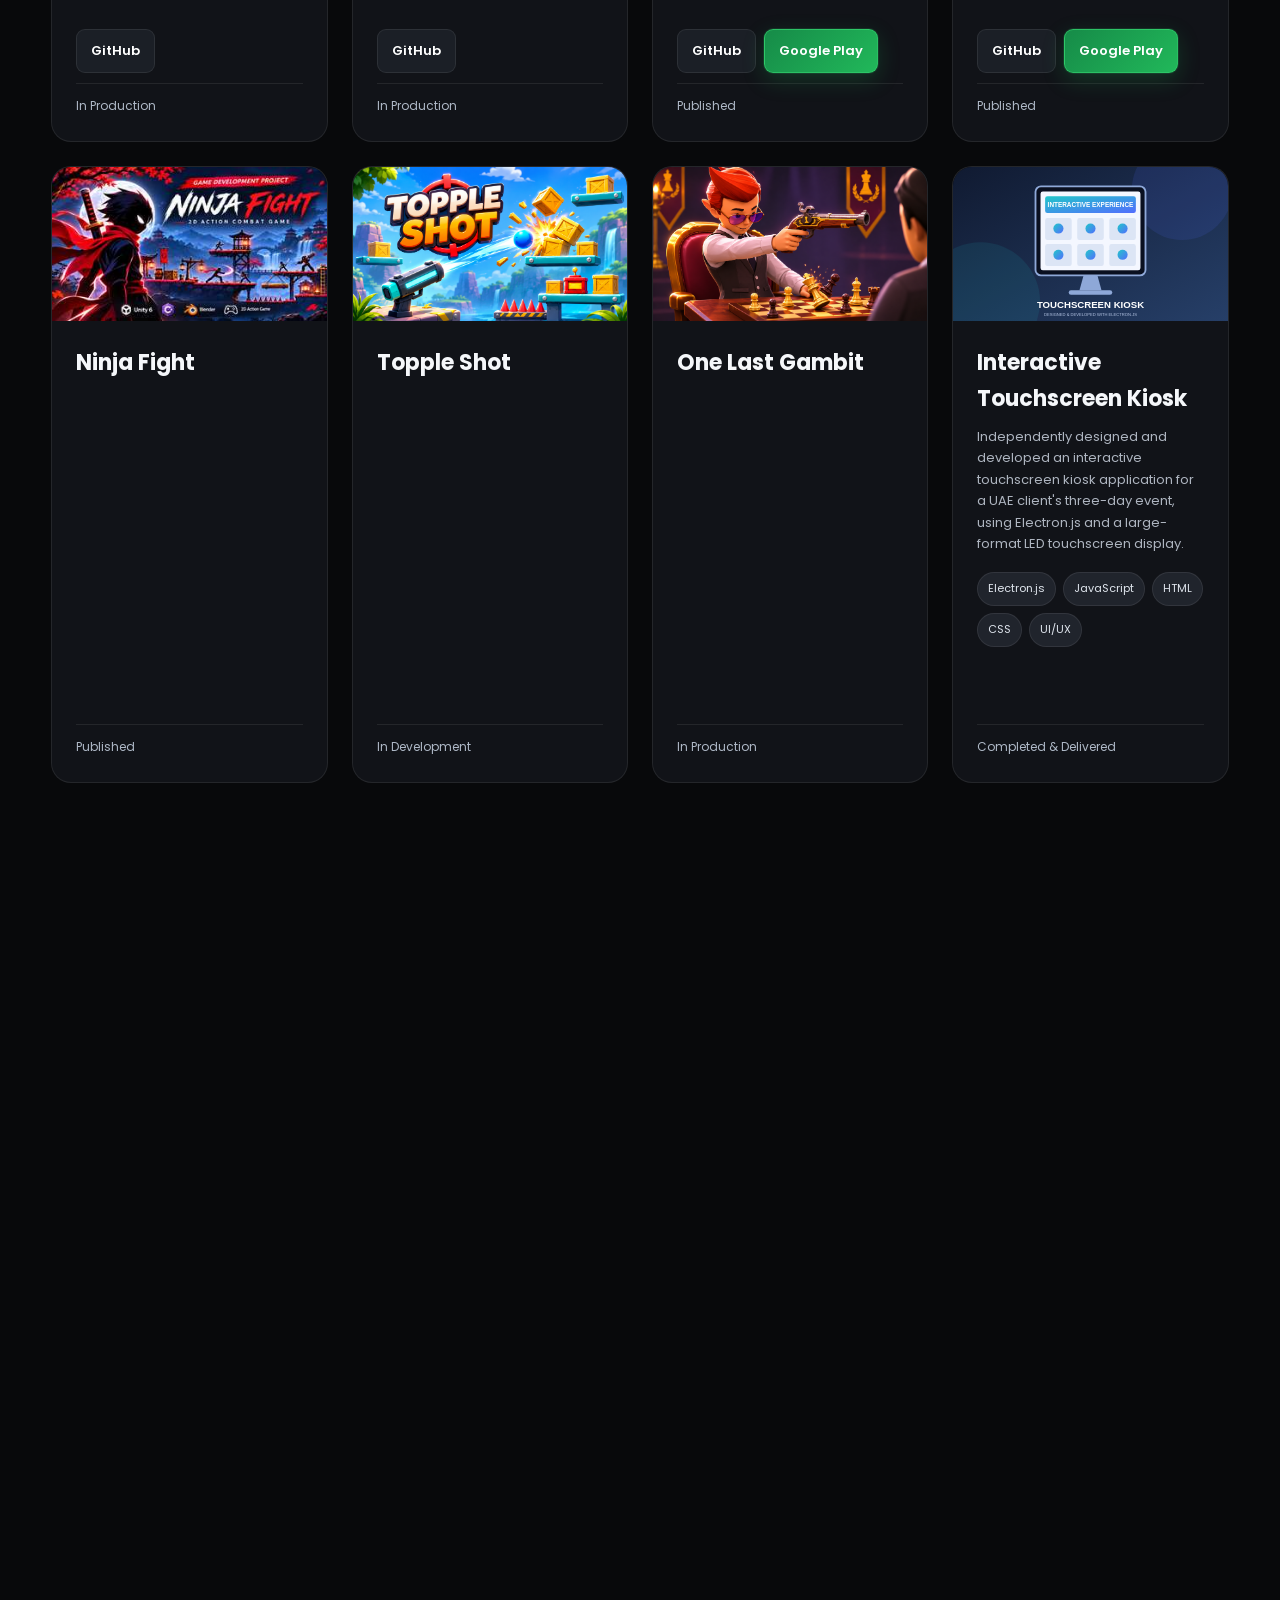
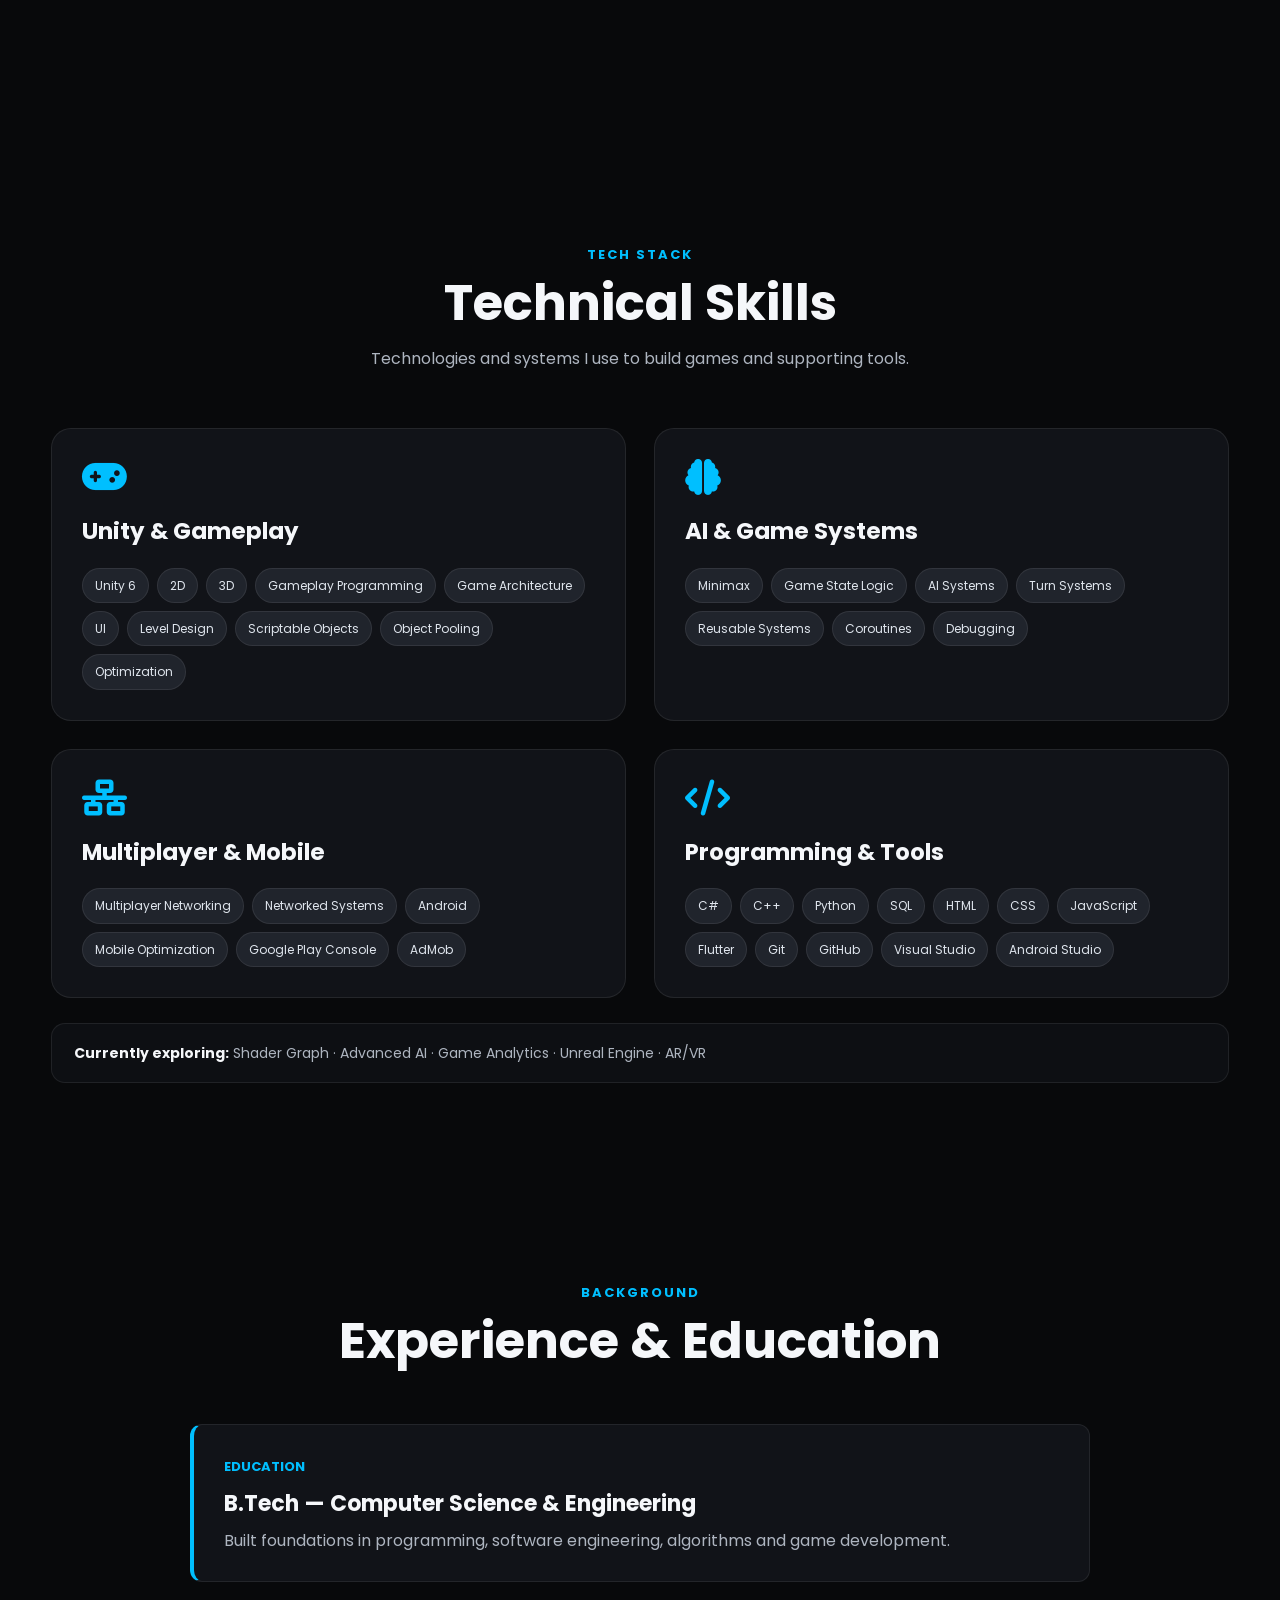
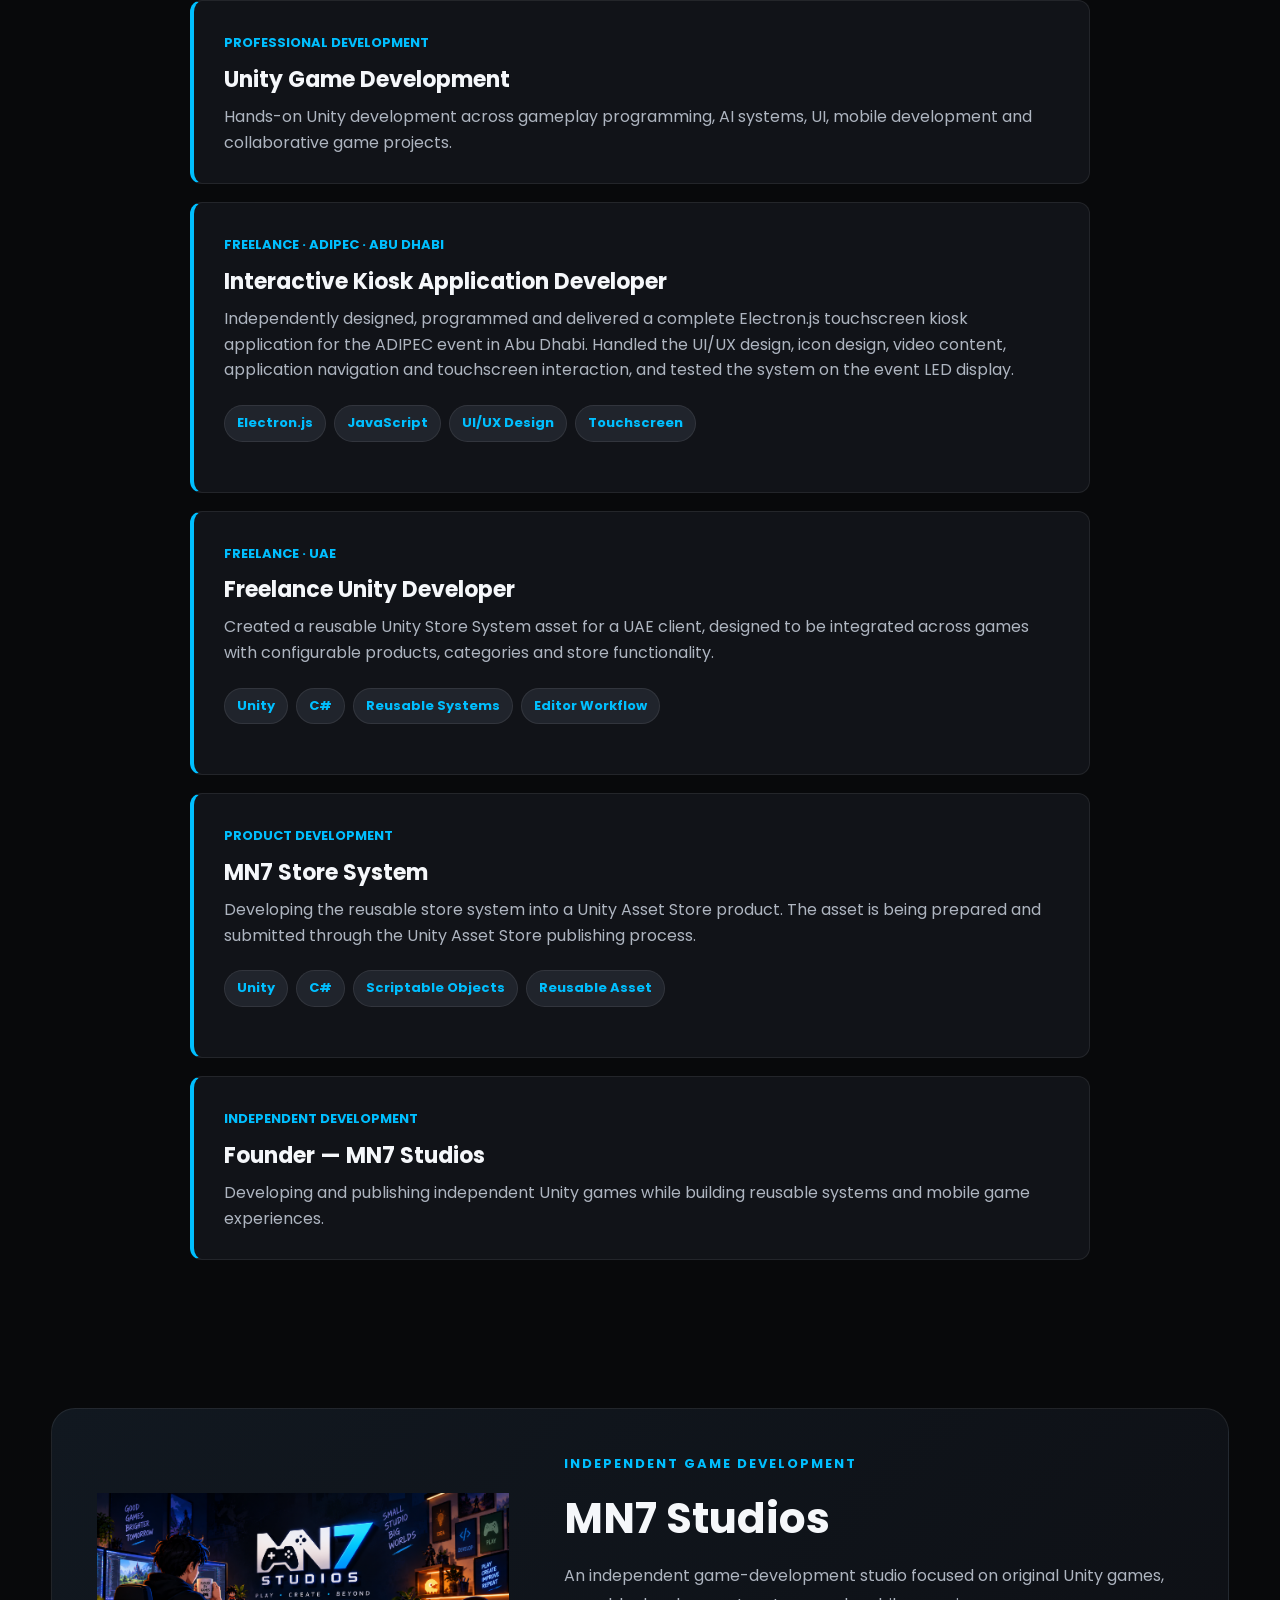
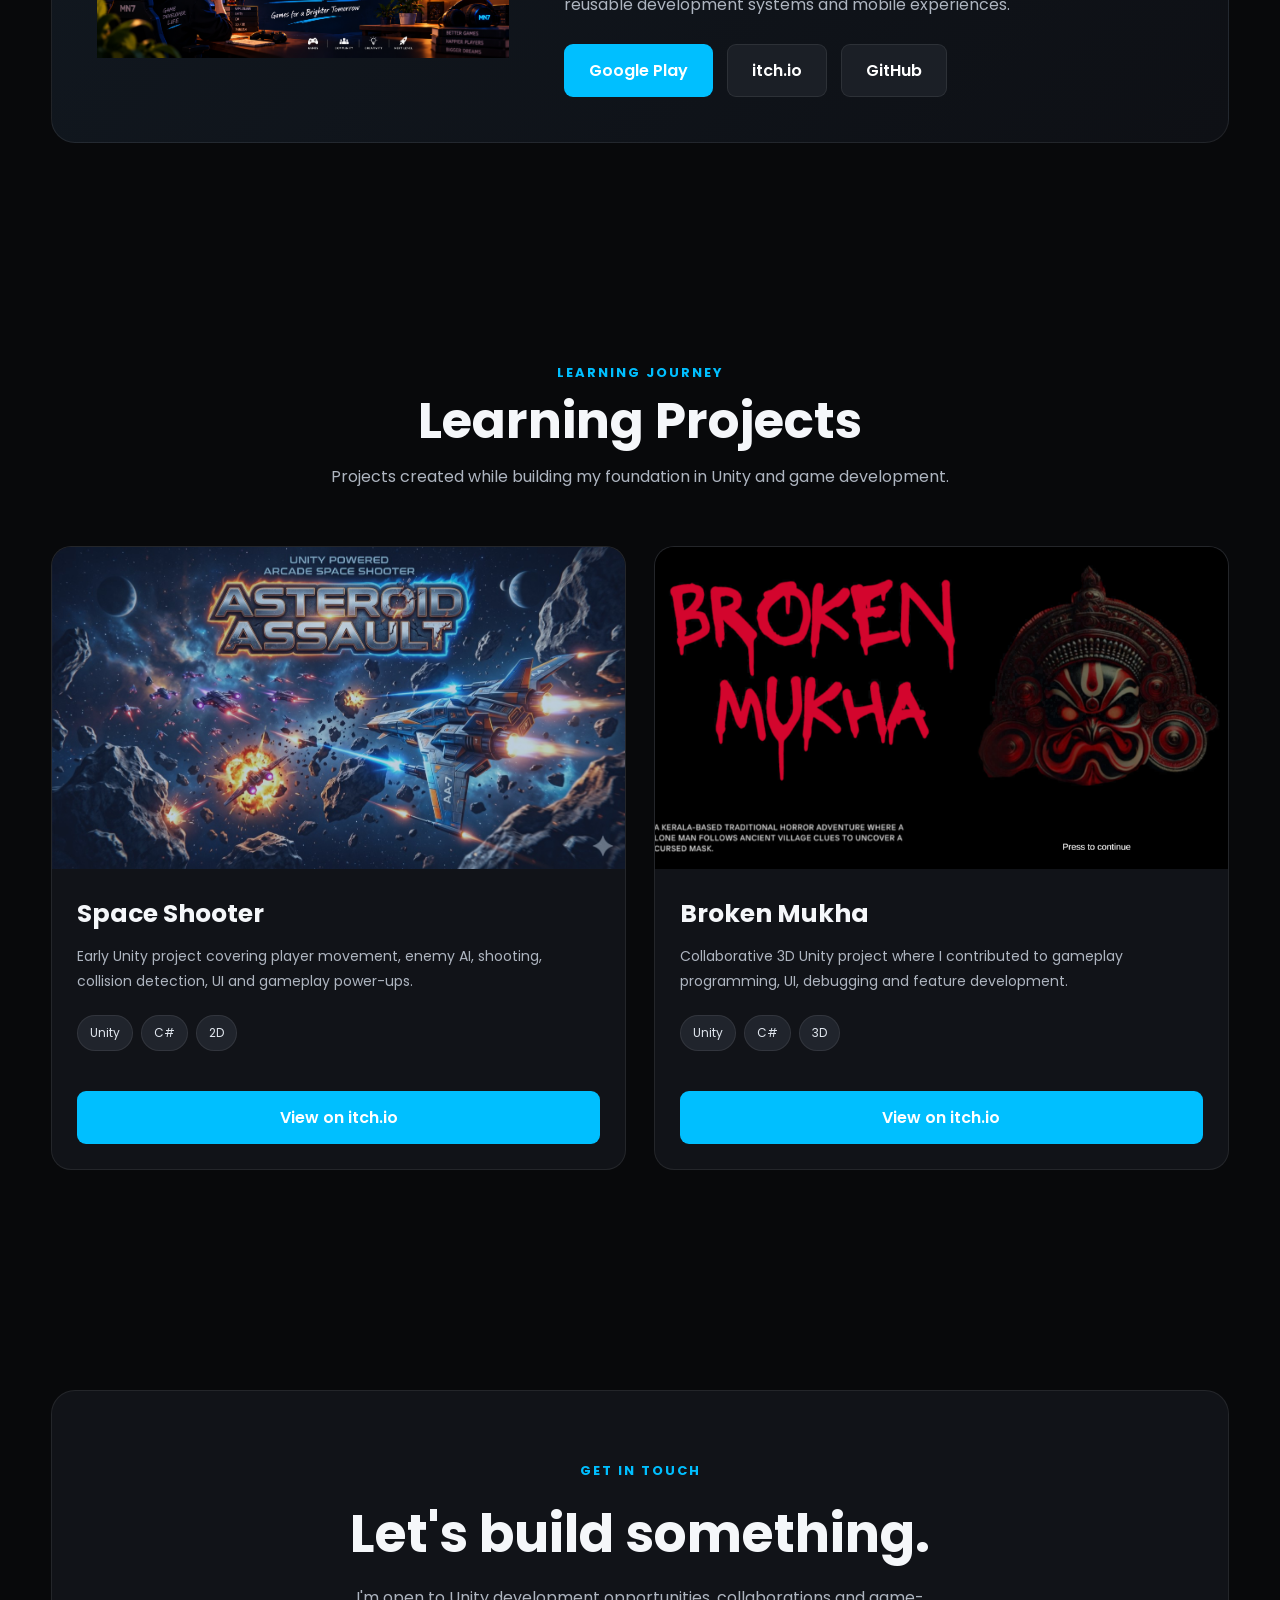
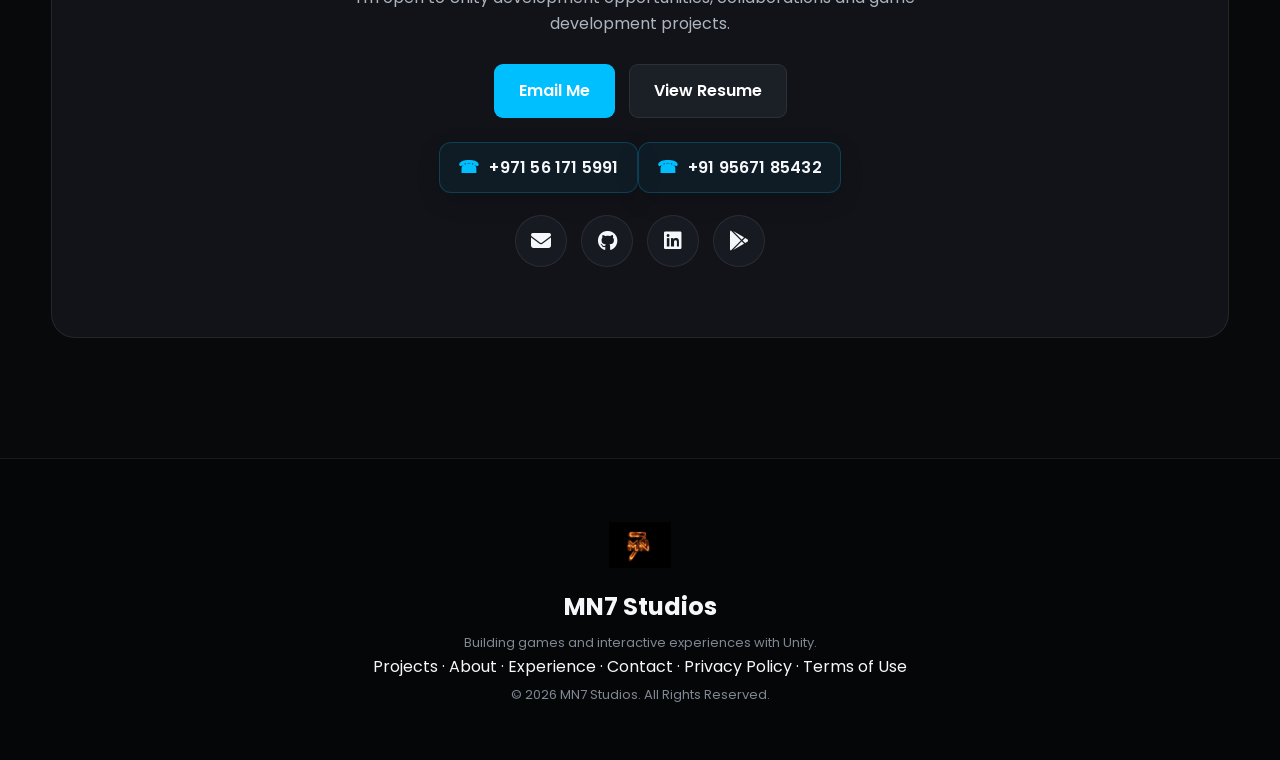
==== commit 7a3be382: "Revert "Keep game cards focused on GitHub links and status" This reverts commit b47eb7d4647ebb7aaa72" ====
--- a/index.html
+++ b/index.html
@@ -123,6 +123,7 @@
                     <div class="project-buttons">
                         <div class="project-actions">
                             <a href="https://github.com/NIZAM77777/TicTacToe" target="_blank" rel="noopener noreferrer" class="btn secondary">GitHub</a>
+                            <a href="https://play.google.com/store/apps/details?id=com.mn7studios.tictactoe" target="_blank" rel="noopener noreferrer" class="btn secondary playstore-btn">Google Play</a>
                         </div>
                         <span class="project-status">Published</span>
                     </div>
@@ -136,6 +137,7 @@
                     <div class="project-buttons">
                         <div class="project-actions">
                             <a href="https://github.com/NIZAM77777/Four_Fusion" target="_blank" rel="noopener noreferrer" class="btn secondary">GitHub</a>
+                            <a href="https://play.google.com/store/apps/details?id=com.mn7studio.fourfusion" target="_blank" rel="noopener noreferrer" class="btn secondary playstore-btn">Google Play</a>
                         </div>
                         <span class="project-status">Published</span>
                     </div>
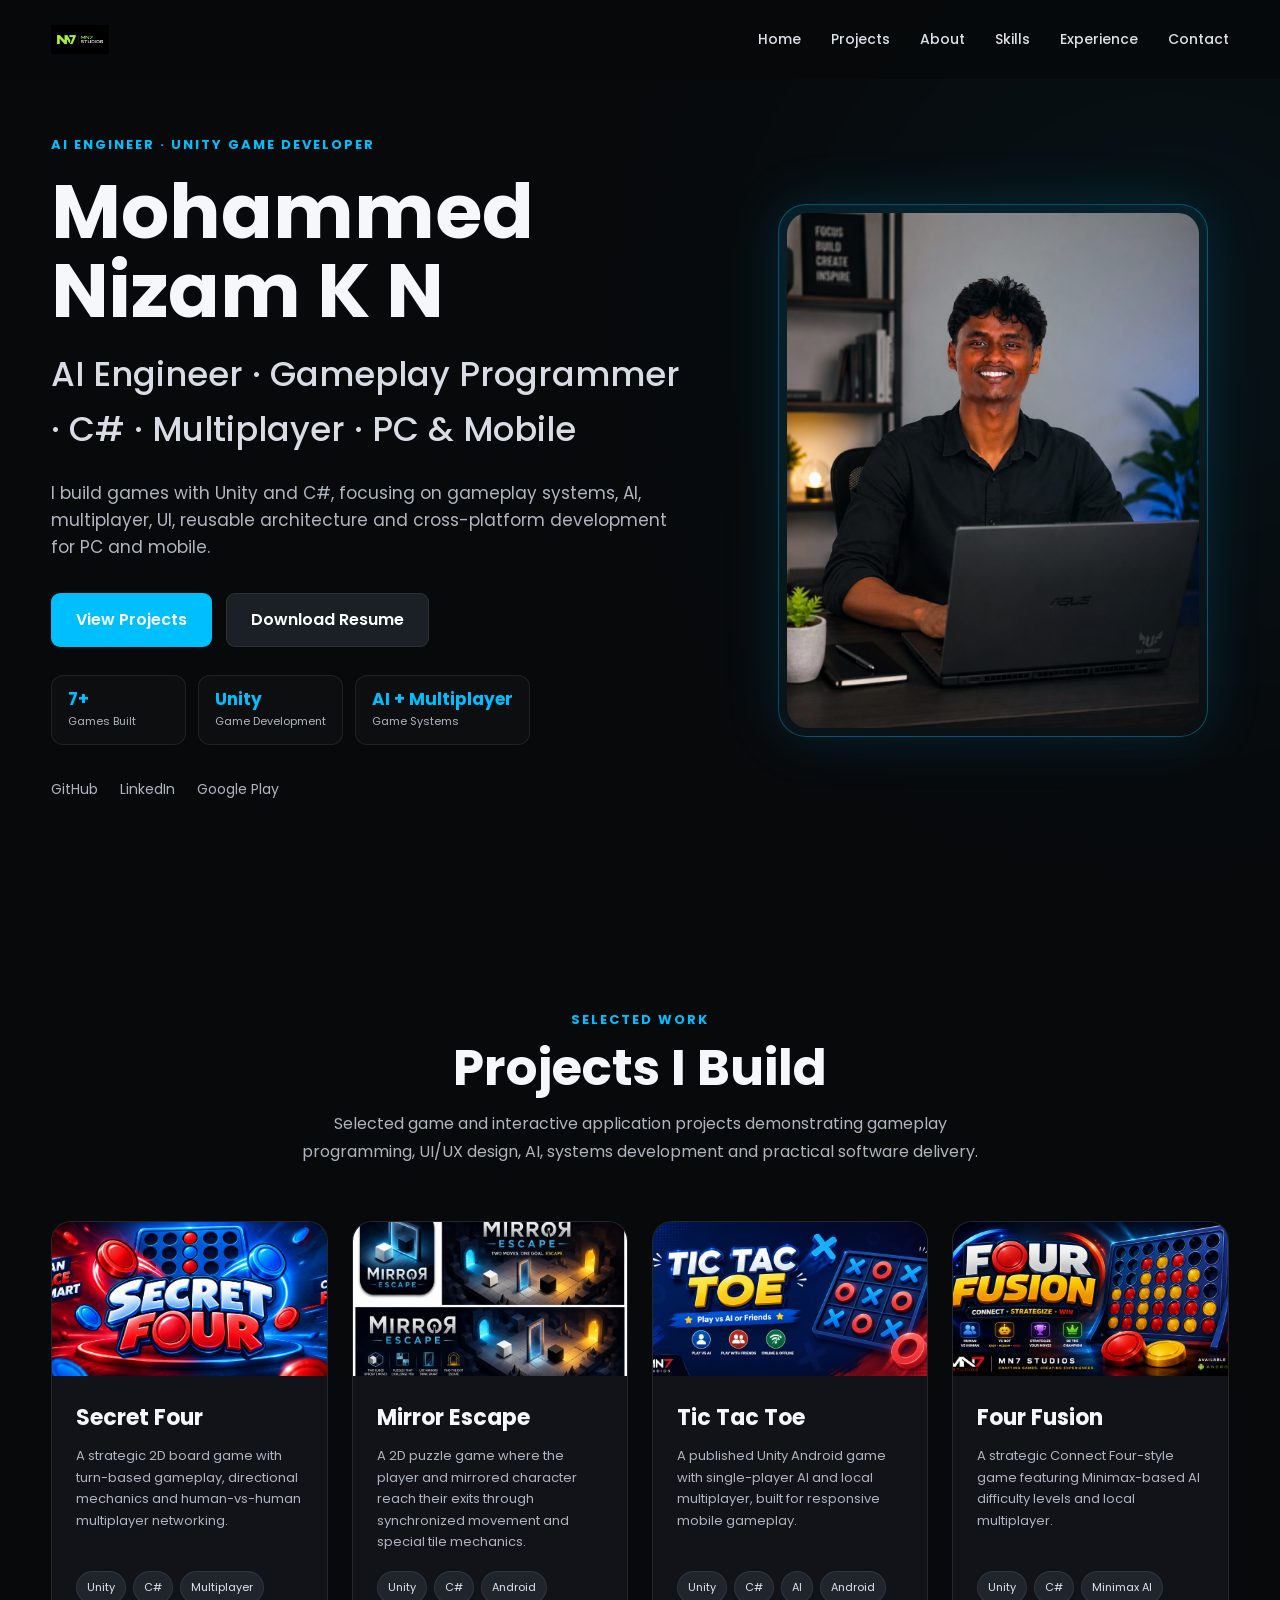
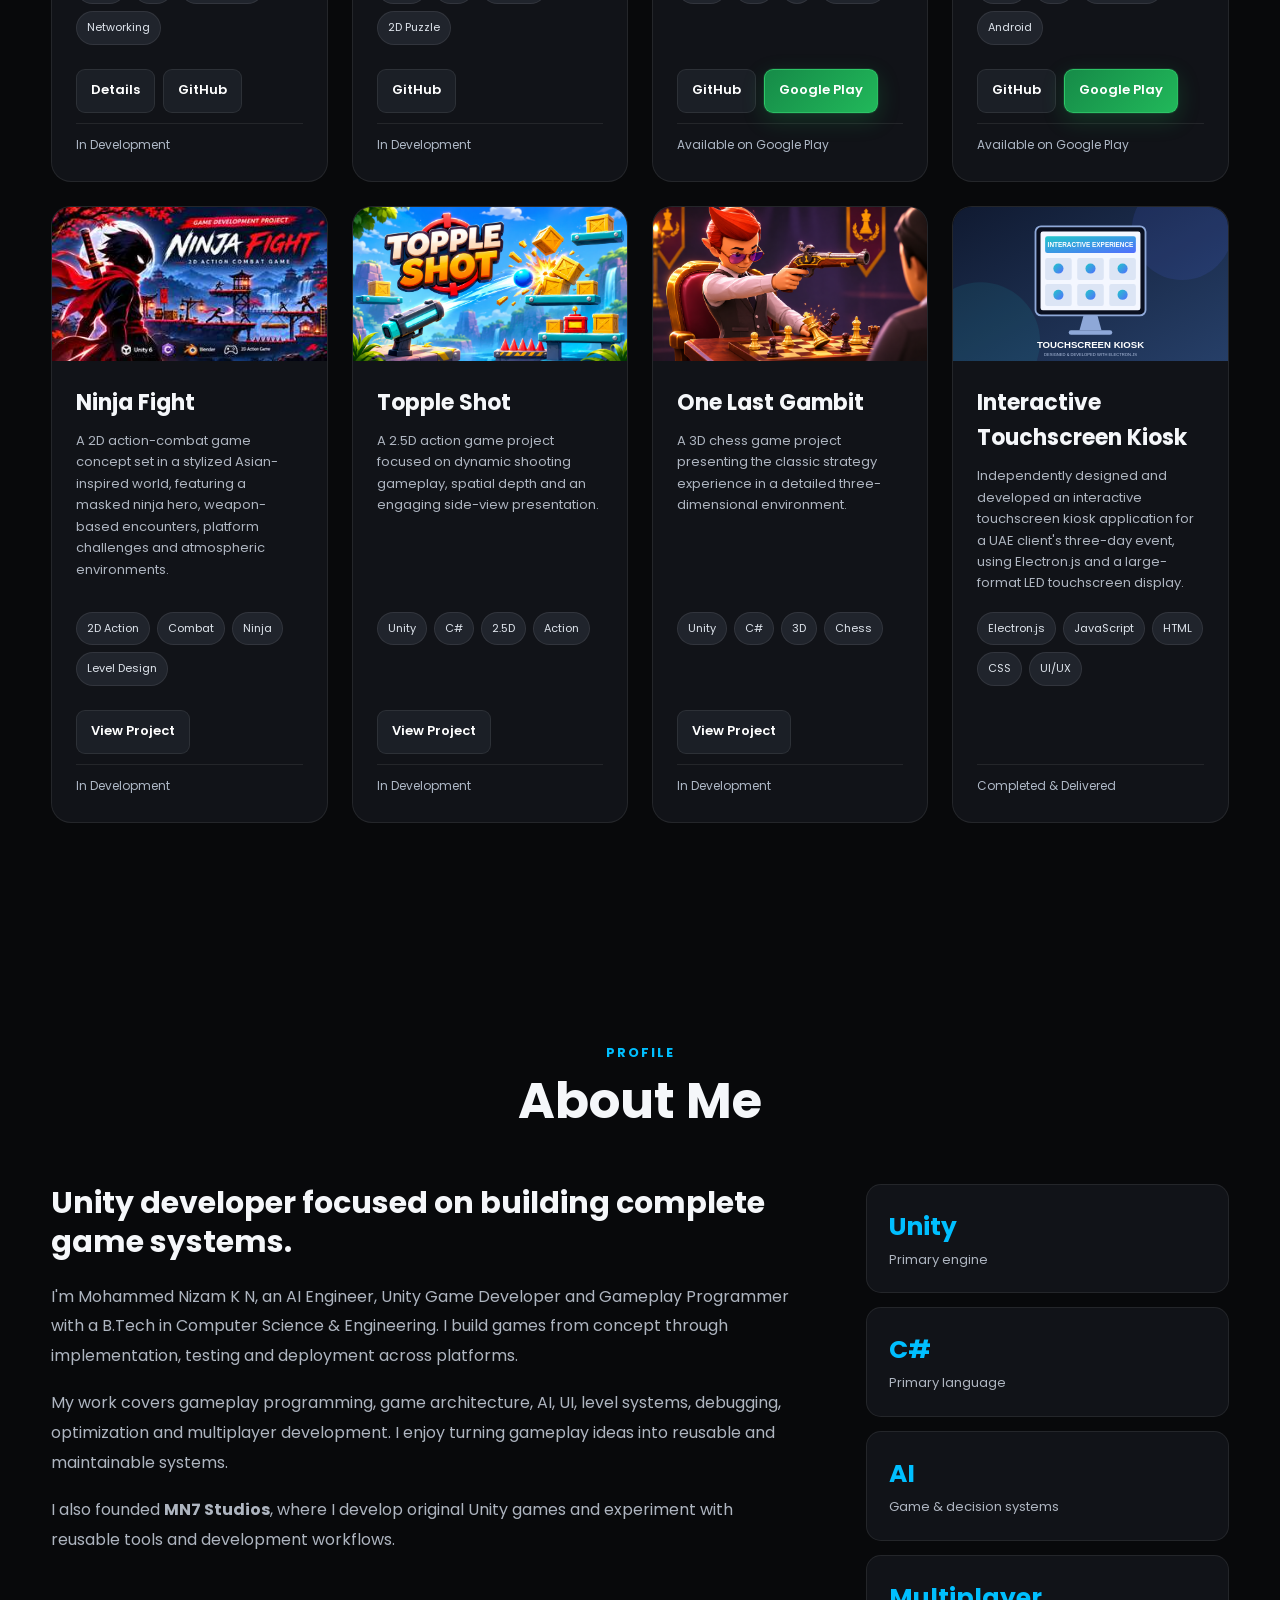
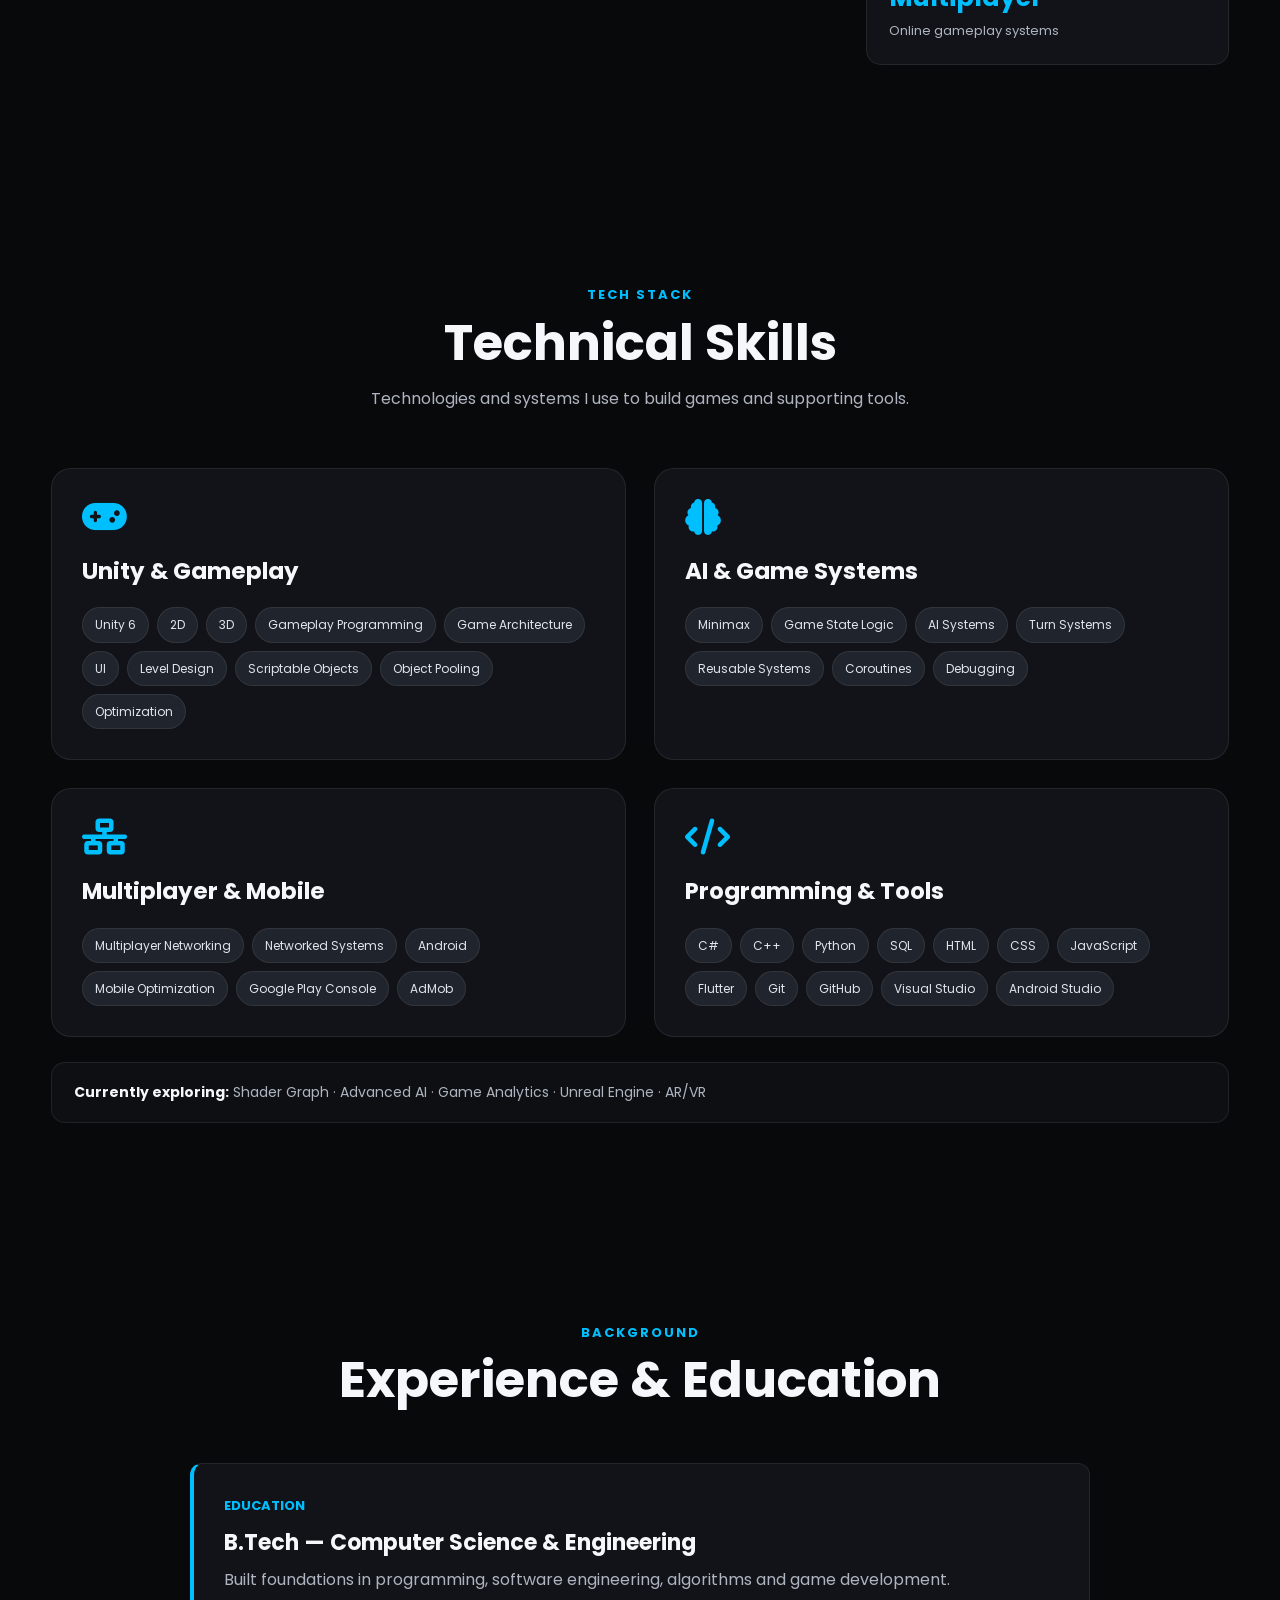
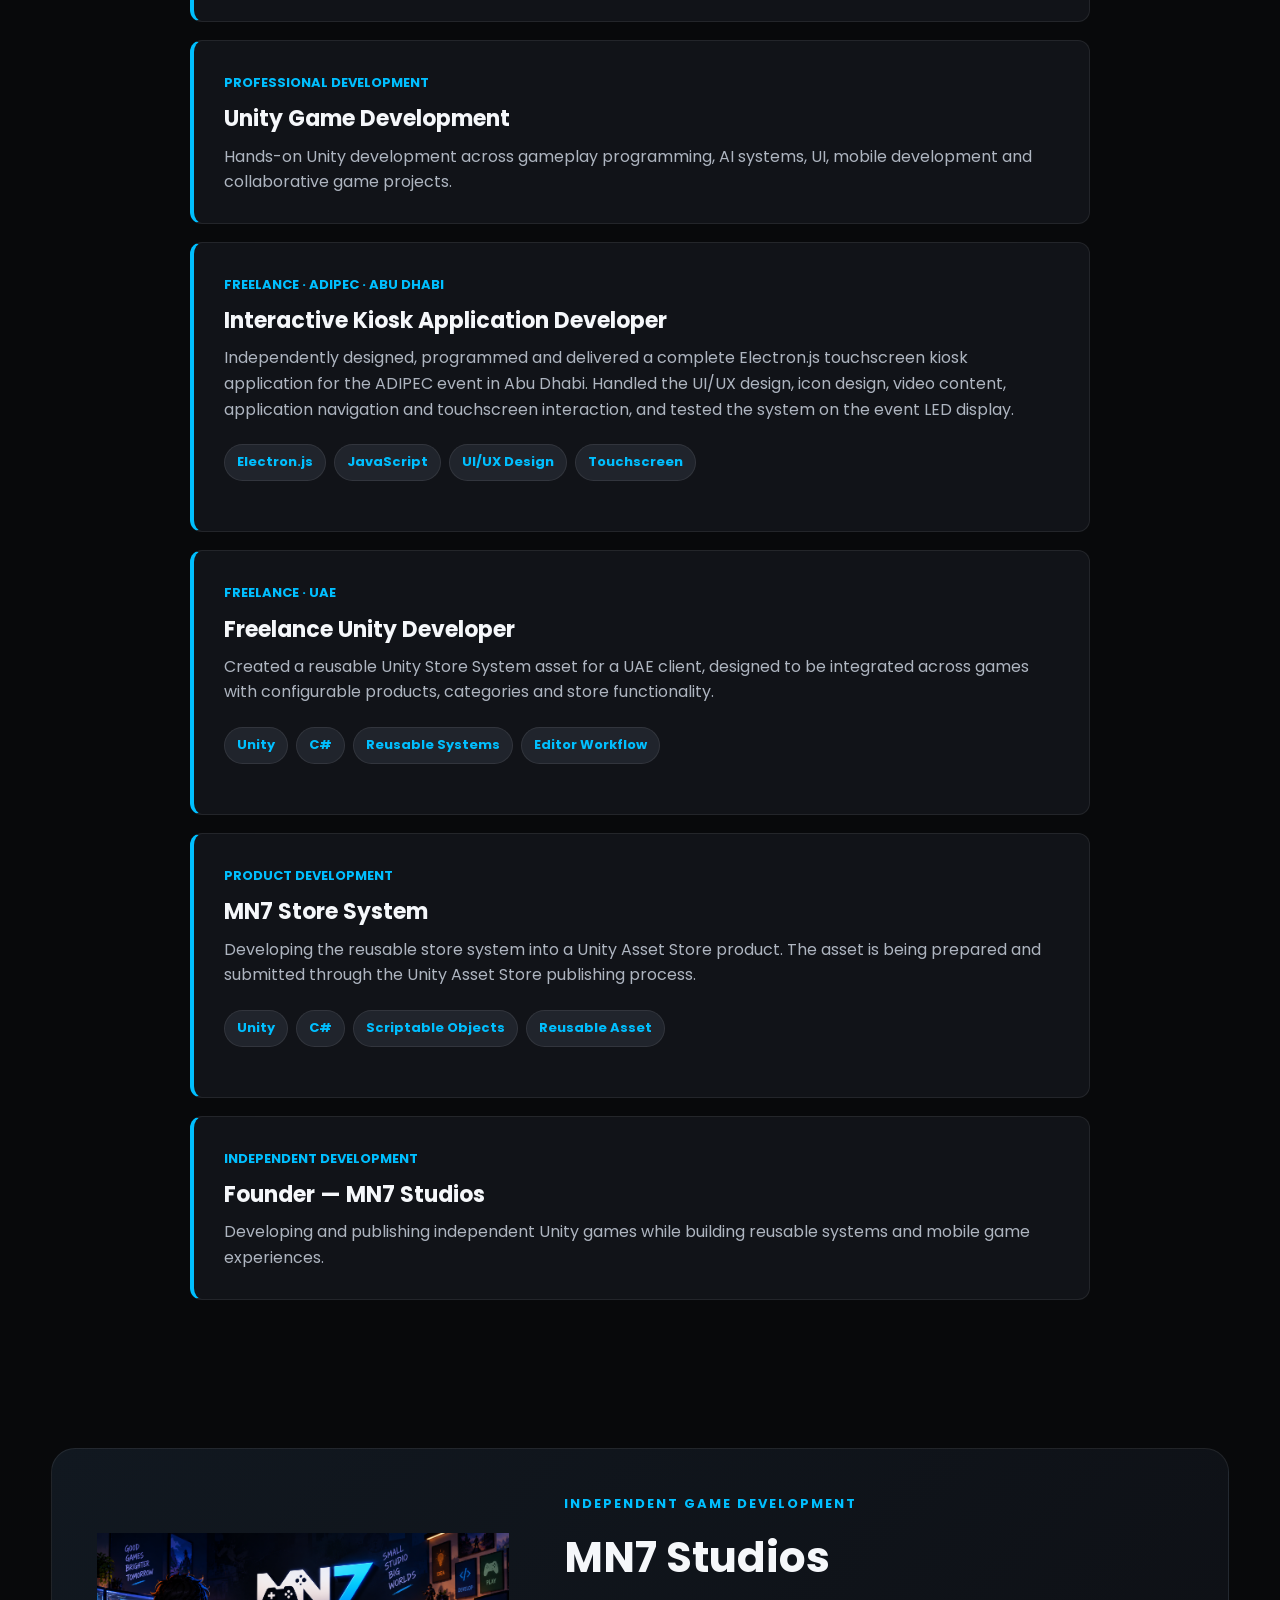
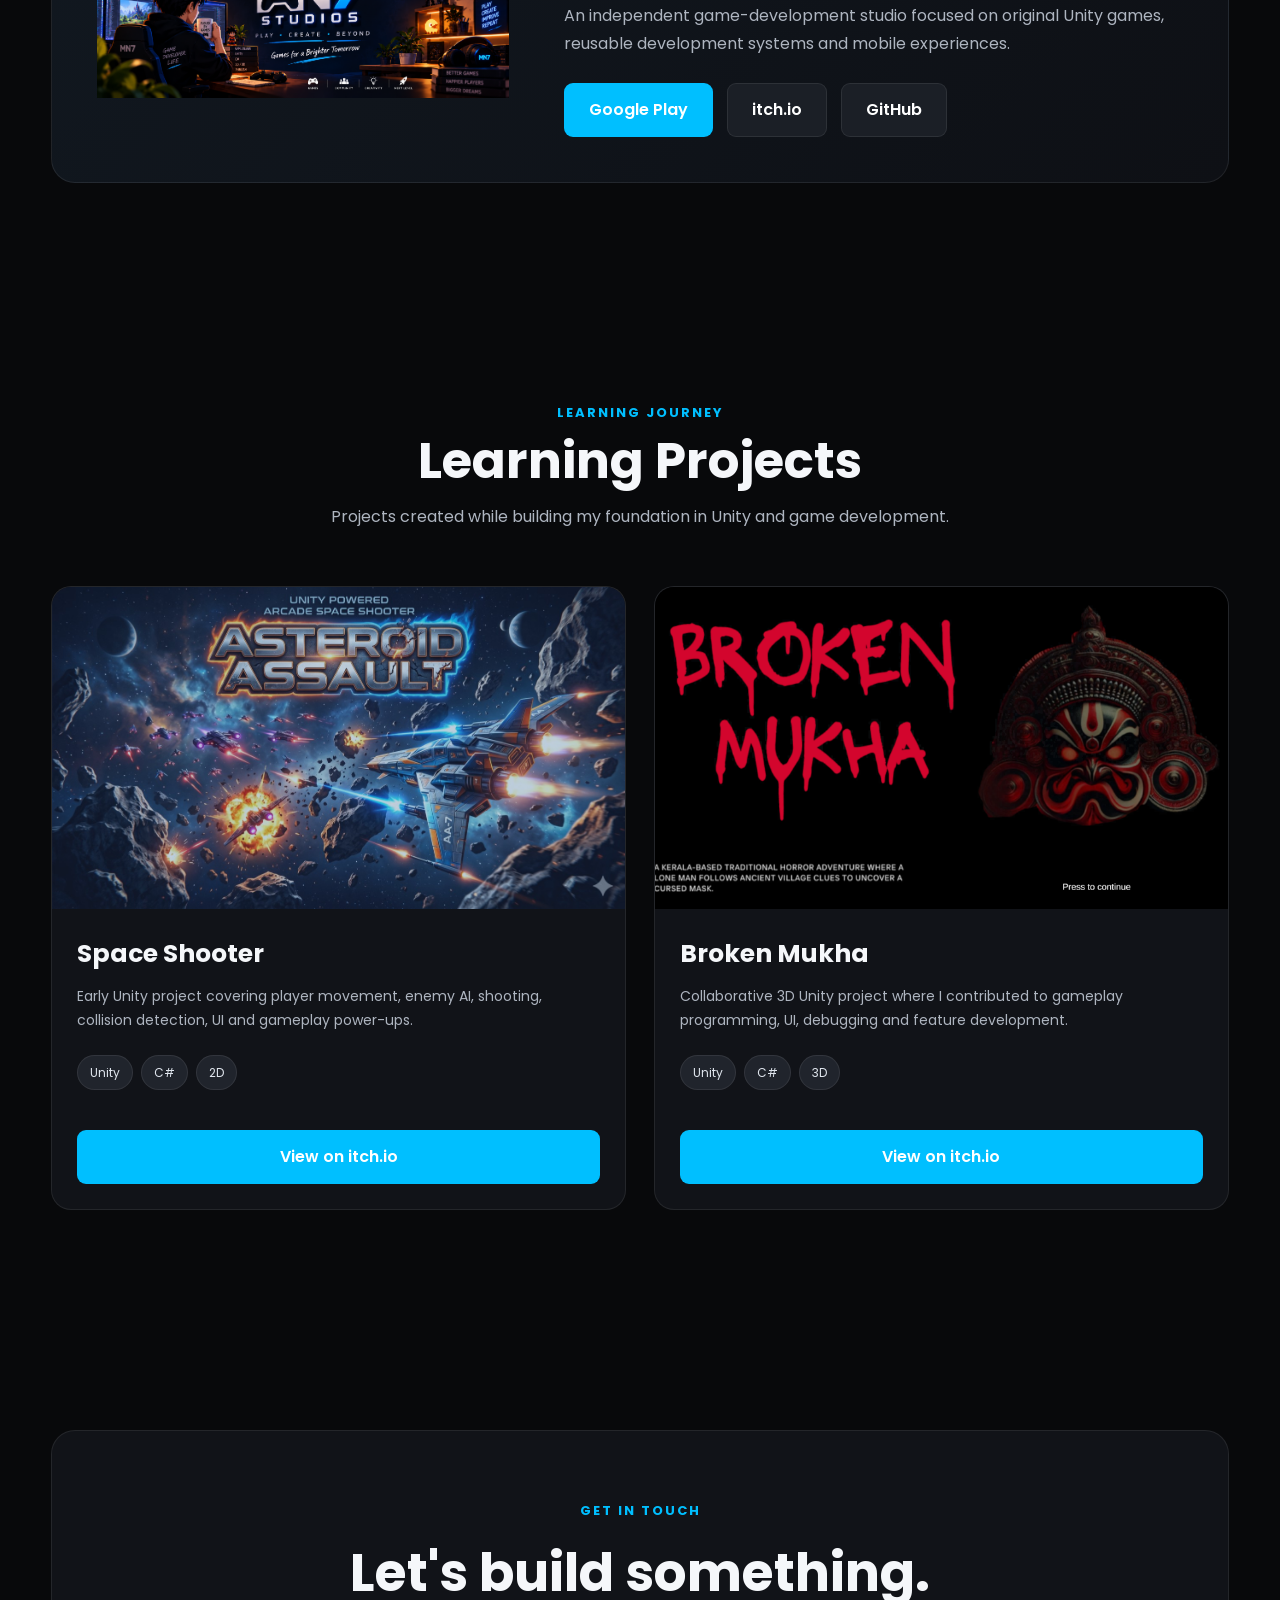
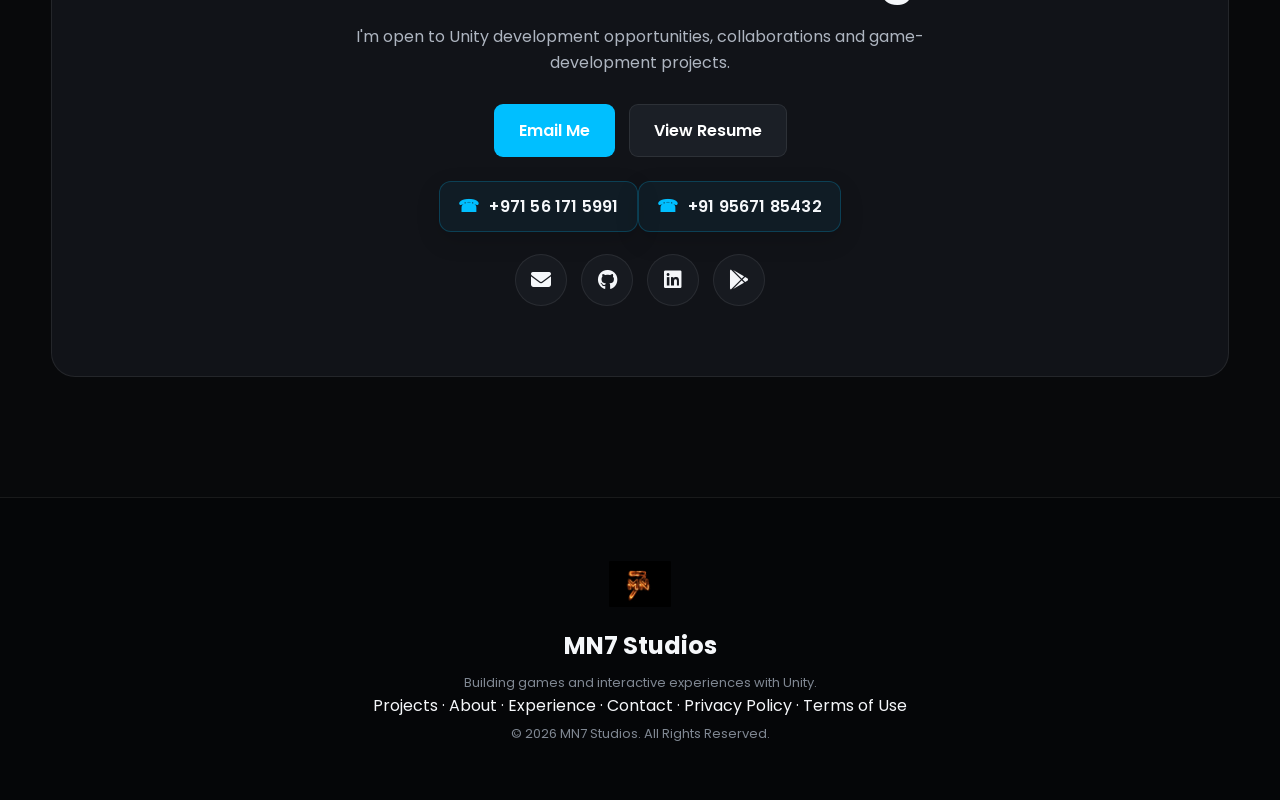
==== commit aaf2b395: "Revert "Simplify game portfolio cards and update project statuses" This reverts commit 4c49ef460a169" ====
--- a/index.html
+++ b/index.html
@@ -94,11 +94,16 @@
                 <img src="assets/images/secretfour-banner.png" alt="Secret Four">
                 <div class="project-content">
                     <h3>Secret Four</h3>
-                    <div class="project-buttons">
-                        <div class="project-actions">
+                    <p>A strategic 2D board game with turn-based gameplay, directional mechanics and human-vs-human multiplayer networking.</p>
+                    <div class="tech">
+                        <span>Unity</span><span>C#</span><span>Multiplayer</span><span>Networking</span>
+                    </div>
+                    <div class="project-buttons">
+                        <div class="project-actions">
+                            <a href="projects/secret-four.html" class="btn secondary">Details</a>
                             <a href="https://github.com/NIZAM77777/Secret-Four" target="_blank" rel="noopener noreferrer" class="btn secondary">GitHub</a>
                         </div>
-                        <span class="project-status">In Production</span>
+                        <span class="project-status">In Development</span>
                     </div>
                 </div>
             </article>
@@ -107,11 +112,15 @@
                 <img src="assets/images/mirrorescape-banner.png" alt="Mirror Escape">
                 <div class="project-content">
                     <h3>Mirror Escape</h3>
+                    <p>A 2D puzzle game where the player and mirrored character reach their exits through synchronized movement and special tile mechanics.</p>
+                    <div class="tech">
+                        <span>Unity</span><span>C#</span><span>Android</span><span>2D Puzzle</span>
+                    </div>
                     <div class="project-buttons">
                         <div class="project-actions">
                             <a href="https://github.com/NIZAM77777/Mirror-Escape" target="_blank" rel="noopener noreferrer" class="btn secondary">GitHub</a>
                         </div>
-                        <span class="project-status">In Production</span>
+                        <span class="project-status">In Development</span>
                     </div>
                 </div>
             </article>
@@ -120,12 +129,16 @@
                 <img src="assets/images/tictactoe-banner.png" alt="Tic Tac Toe">
                 <div class="project-content">
                     <h3>Tic Tac Toe</h3>
+                    <p>A published Unity Android game with single-player AI and local multiplayer, built for responsive mobile gameplay.</p>
+                    <div class="tech">
+                        <span>Unity</span><span>C#</span><span>AI</span><span>Android</span>
+                    </div>
                     <div class="project-buttons">
                         <div class="project-actions">
                             <a href="https://github.com/NIZAM77777/TicTacToe" target="_blank" rel="noopener noreferrer" class="btn secondary">GitHub</a>
                             <a href="https://play.google.com/store/apps/details?id=com.mn7studios.tictactoe" target="_blank" rel="noopener noreferrer" class="btn secondary playstore-btn">Google Play</a>
                         </div>
-                        <span class="project-status">Published</span>
+                        <span class="project-status">Available on Google Play</span>
                     </div>
                 </div>
             </article>
@@ -134,12 +147,16 @@
                 <img src="assets/images/connectfour-banner.png" alt="Four Fusion">
                 <div class="project-content">
                     <h3>Four Fusion</h3>
+                    <p>A strategic Connect Four-style game featuring Minimax-based AI difficulty levels and local multiplayer.</p>
+                    <div class="tech">
+                        <span>Unity</span><span>C#</span><span>Minimax AI</span><span>Android</span>
+                    </div>
                     <div class="project-buttons">
                         <div class="project-actions">
                             <a href="https://github.com/NIZAM77777/Four_Fusion" target="_blank" rel="noopener noreferrer" class="btn secondary">GitHub</a>
                             <a href="https://play.google.com/store/apps/details?id=com.mn7studio.fourfusion" target="_blank" rel="noopener noreferrer" class="btn secondary playstore-btn">Google Play</a>
                         </div>
-                        <span class="project-status">Published</span>
+                        <span class="project-status">Available on Google Play</span>
                     </div>
                 </div>
             </article>
@@ -148,9 +165,15 @@
                 <img src="assets/images/ninja-fight-banner.jpg" alt="Ninja Fight 2D action combat game artwork">
                 <div class="project-content">
                     <h3>Ninja Fight</h3>
-                    <div class="project-buttons">
-                        <div class="project-actions" aria-hidden="true"></div>
-                        <span class="project-status">Published</span>
+                    <p>A 2D action-combat game concept set in a stylized Asian-inspired world, featuring a masked ninja hero, weapon-based encounters, platform challenges and atmospheric environments.</p>
+                    <div class="tech">
+                        <span>2D Action</span><span>Combat</span><span>Ninja</span><span>Level Design</span>
+                    </div>
+                    <div class="project-buttons">
+                        <div class="project-actions">
+                            <a href="projects/ninja-fight.html" class="btn secondary">View Project</a>
+                        </div>
+                        <span class="project-status">In Development</span>
                     </div>
                 </div>
             </article>
@@ -159,8 +182,14 @@
                 <img src="assets/images/topple-shot-banner.png" alt="Topple Shot 2.5D game artwork">
                 <div class="project-content">
                     <h3>Topple Shot</h3>
-                    <div class="project-buttons">
-                        <div class="project-actions" aria-hidden="true"></div>
+                    <p>A 2.5D action game project focused on dynamic shooting gameplay, spatial depth and an engaging side-view presentation.</p>
+                    <div class="tech">
+                        <span>Unity</span><span>C#</span><span>2.5D</span><span>Action</span>
+                    </div>
+                    <div class="project-buttons">
+                        <div class="project-actions">
+                            <a href="projects/topple-shot.html" class="btn secondary">View Project</a>
+                        </div>
                         <span class="project-status">In Development</span>
                     </div>
                 </div>
@@ -170,9 +199,15 @@
                 <img src="assets/images/one-last-gambit-banner.png" alt="One Last Gambit 3D chess game artwork">
                 <div class="project-content">
                     <h3>One Last Gambit</h3>
-                    <div class="project-buttons">
-                        <div class="project-actions" aria-hidden="true"></div>
-                        <span class="project-status">In Production</span>
+                    <p>A 3D chess game project presenting the classic strategy experience in a detailed three-dimensional environment.</p>
+                    <div class="tech">
+                        <span>Unity</span><span>C#</span><span>3D</span><span>Chess</span>
+                    </div>
+                    <div class="project-buttons">
+                        <div class="project-actions">
+                            <a href="projects/one-last-gambit.html" class="btn secondary">View Project</a>
+                        </div>
+                        <span class="project-status">In Development</span>
                     </div>
                 </div>
             </article>
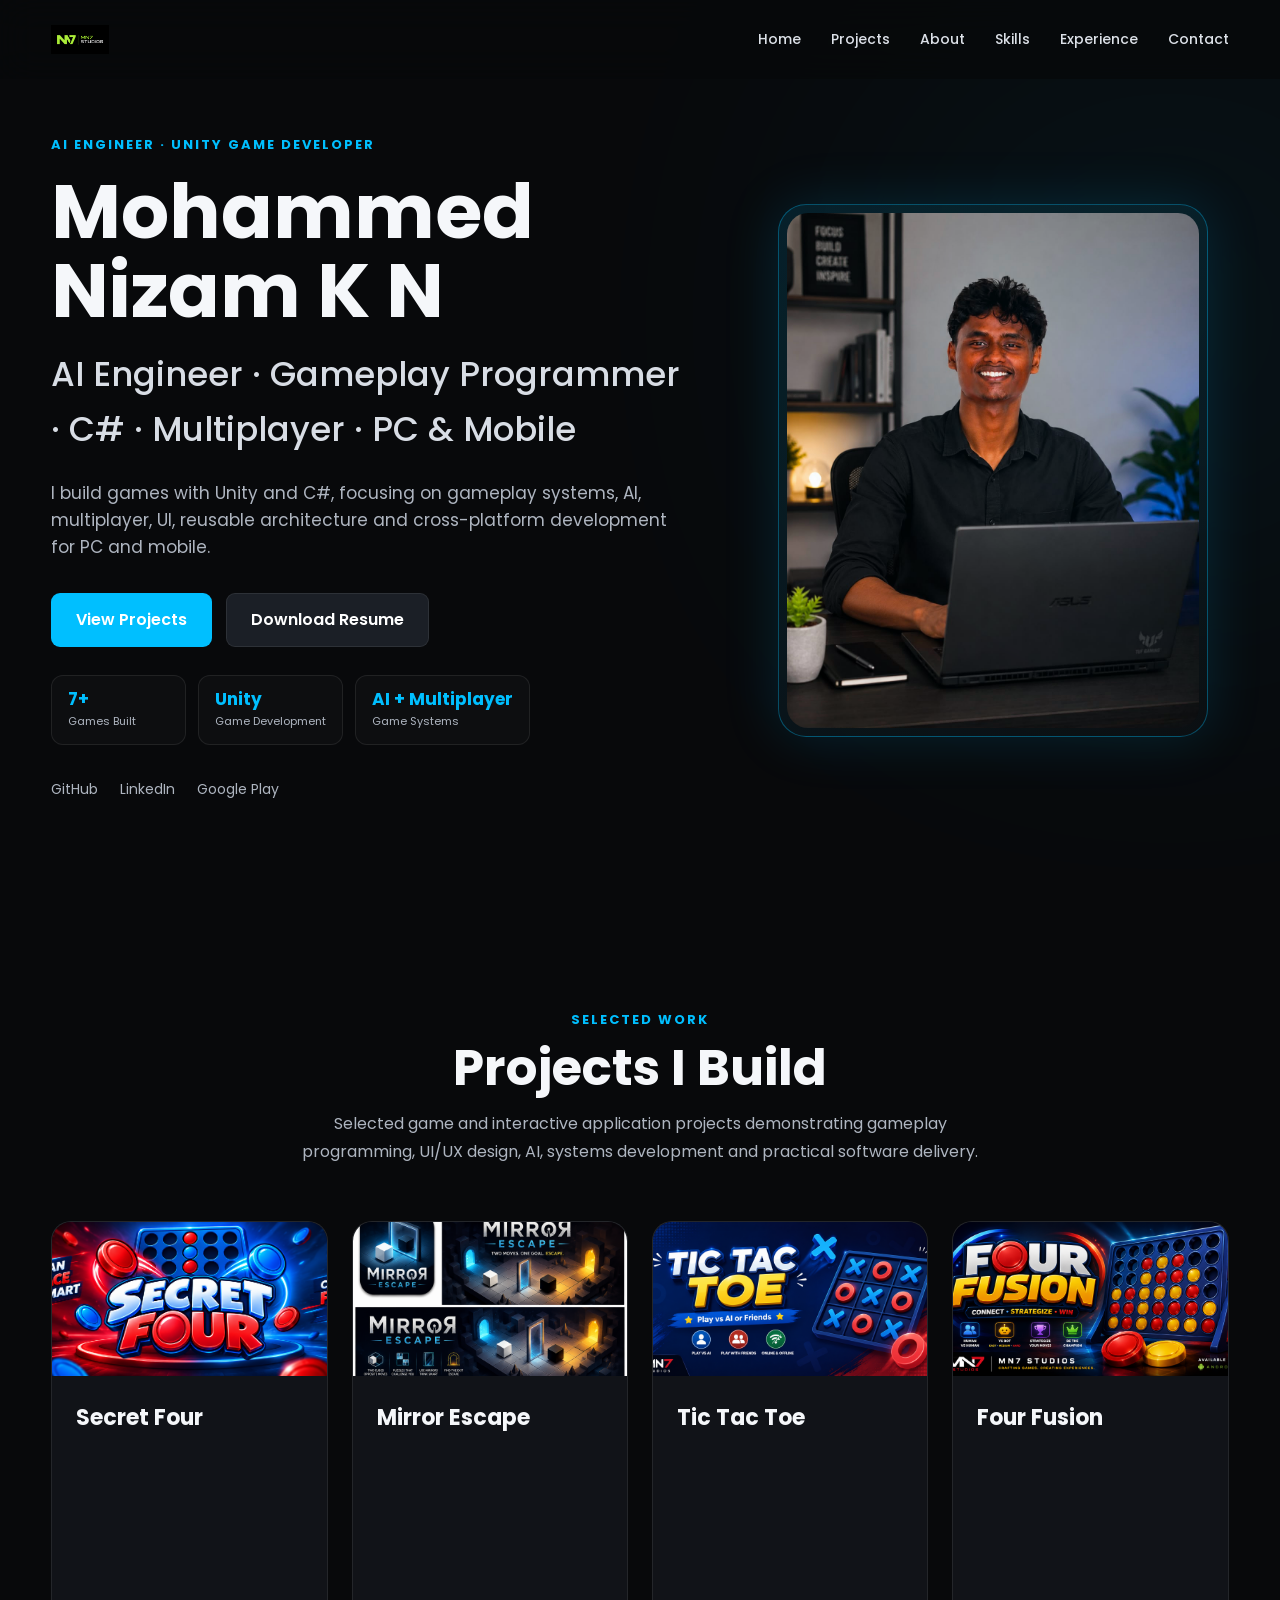
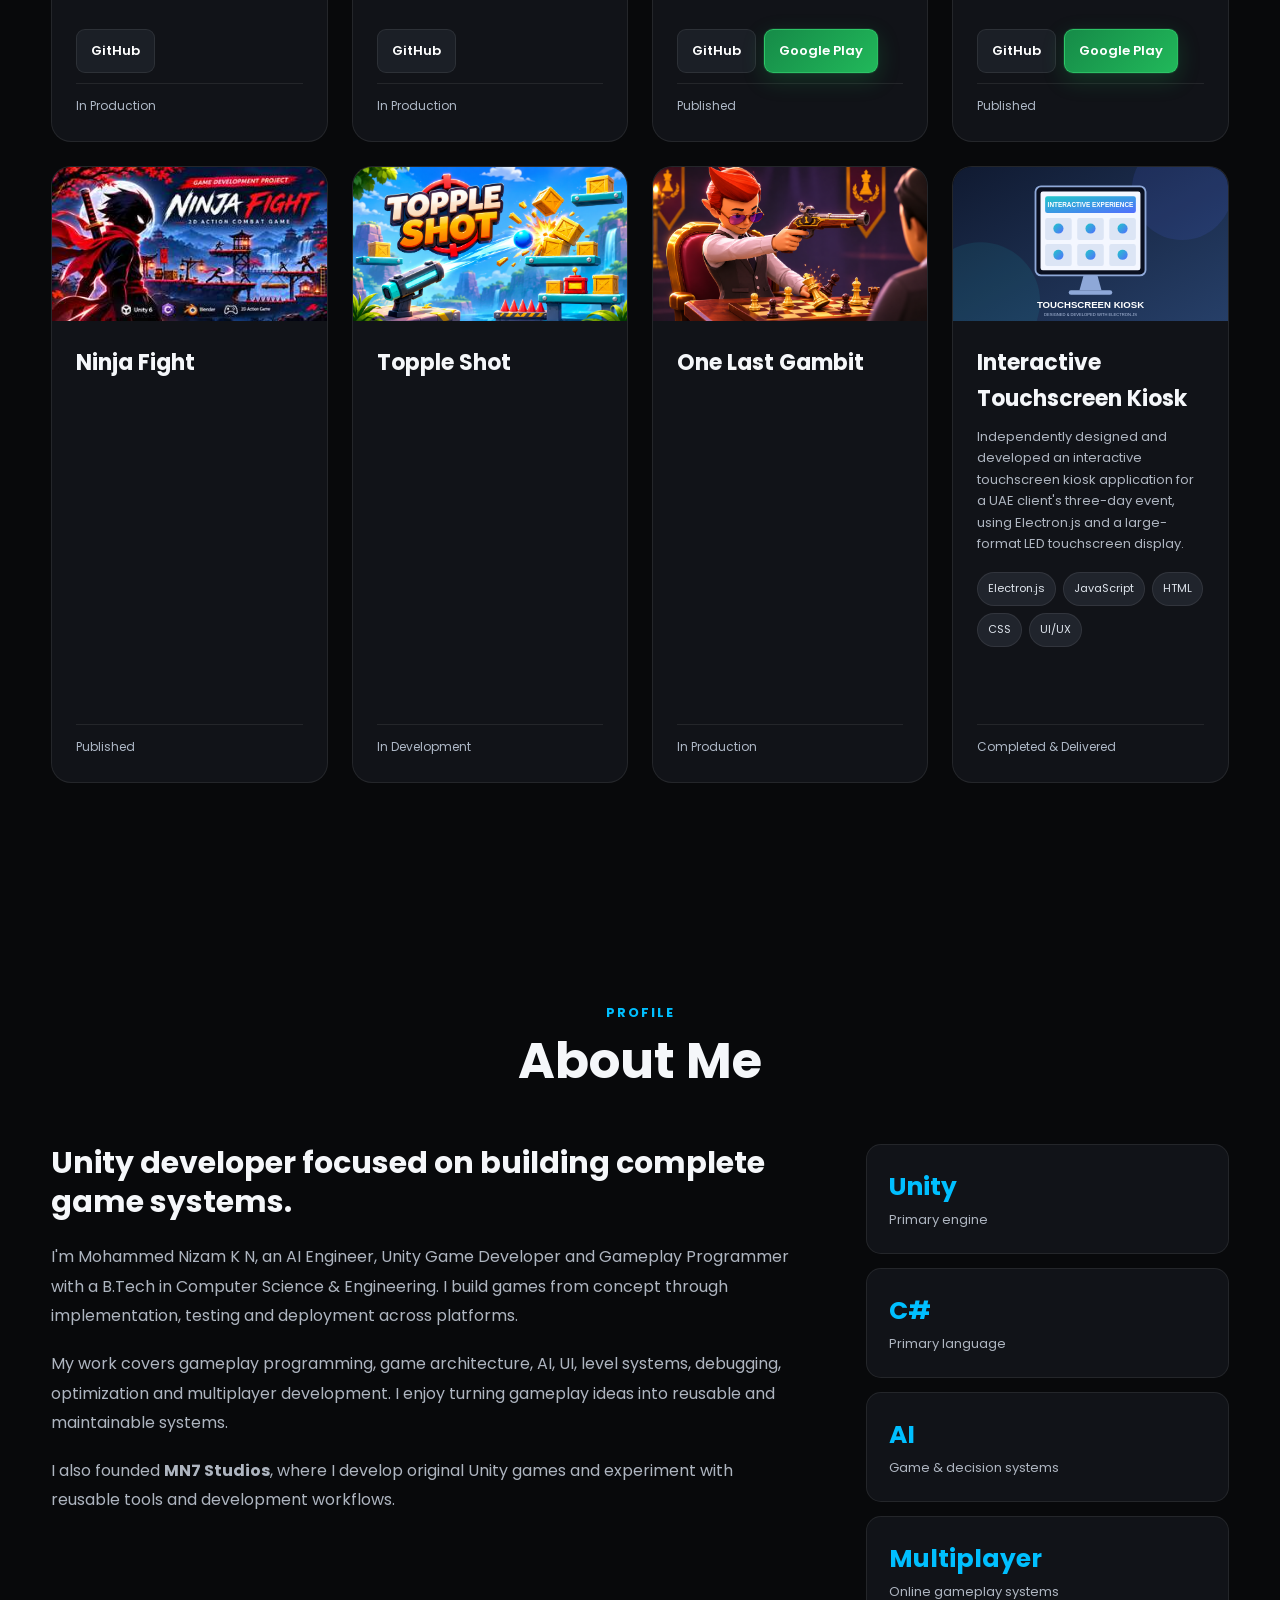
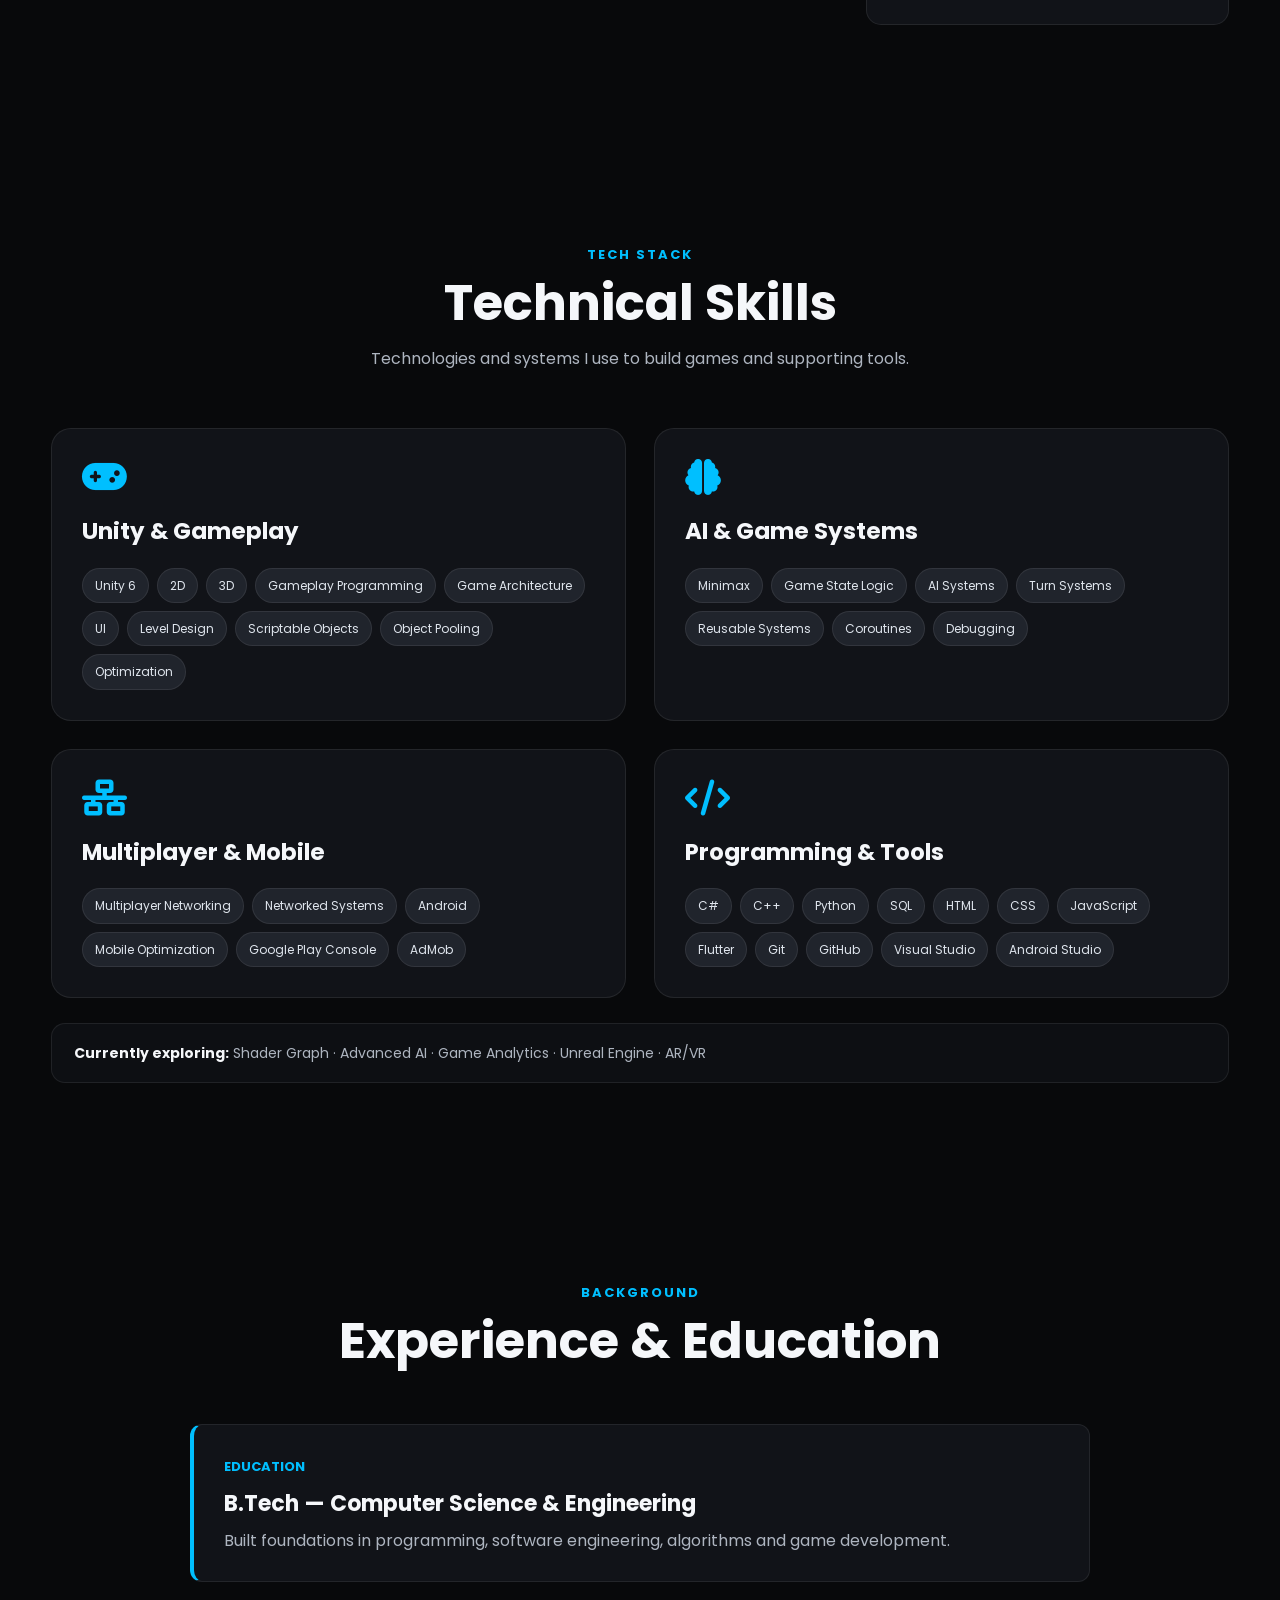
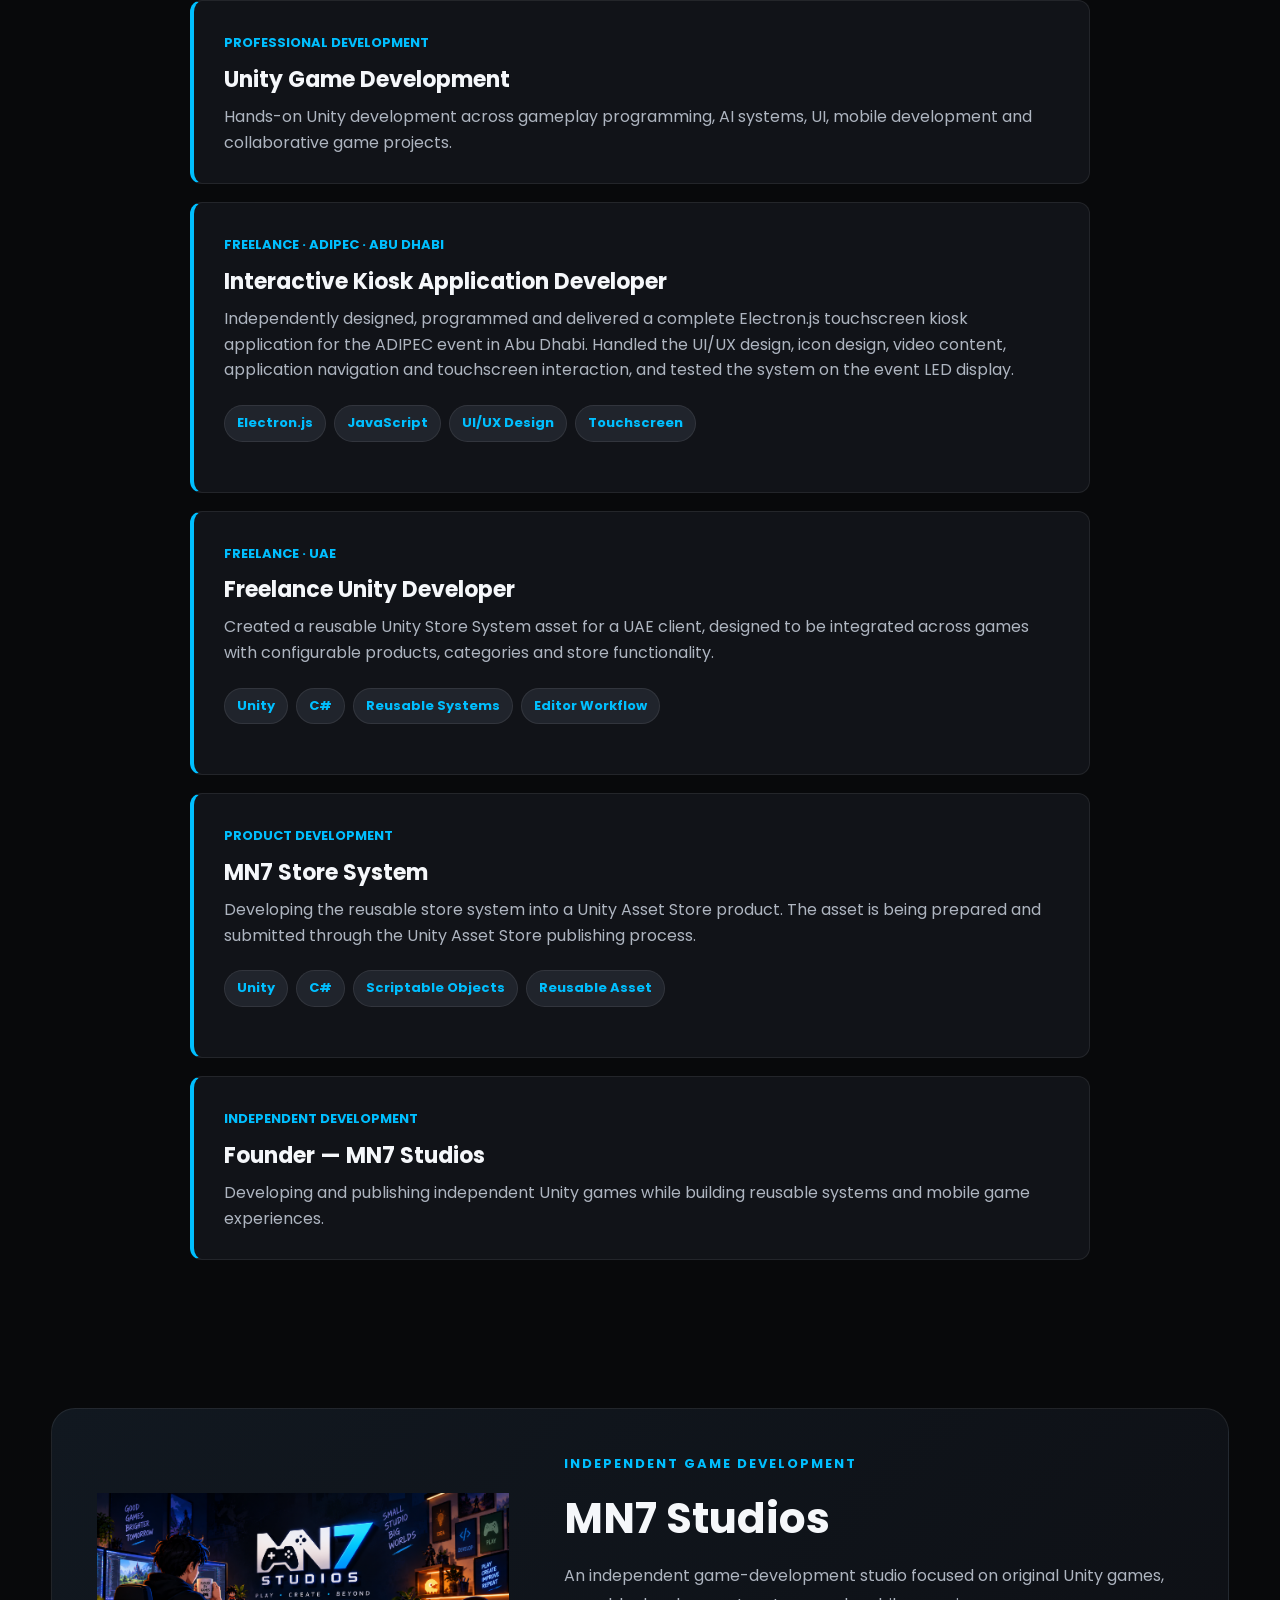
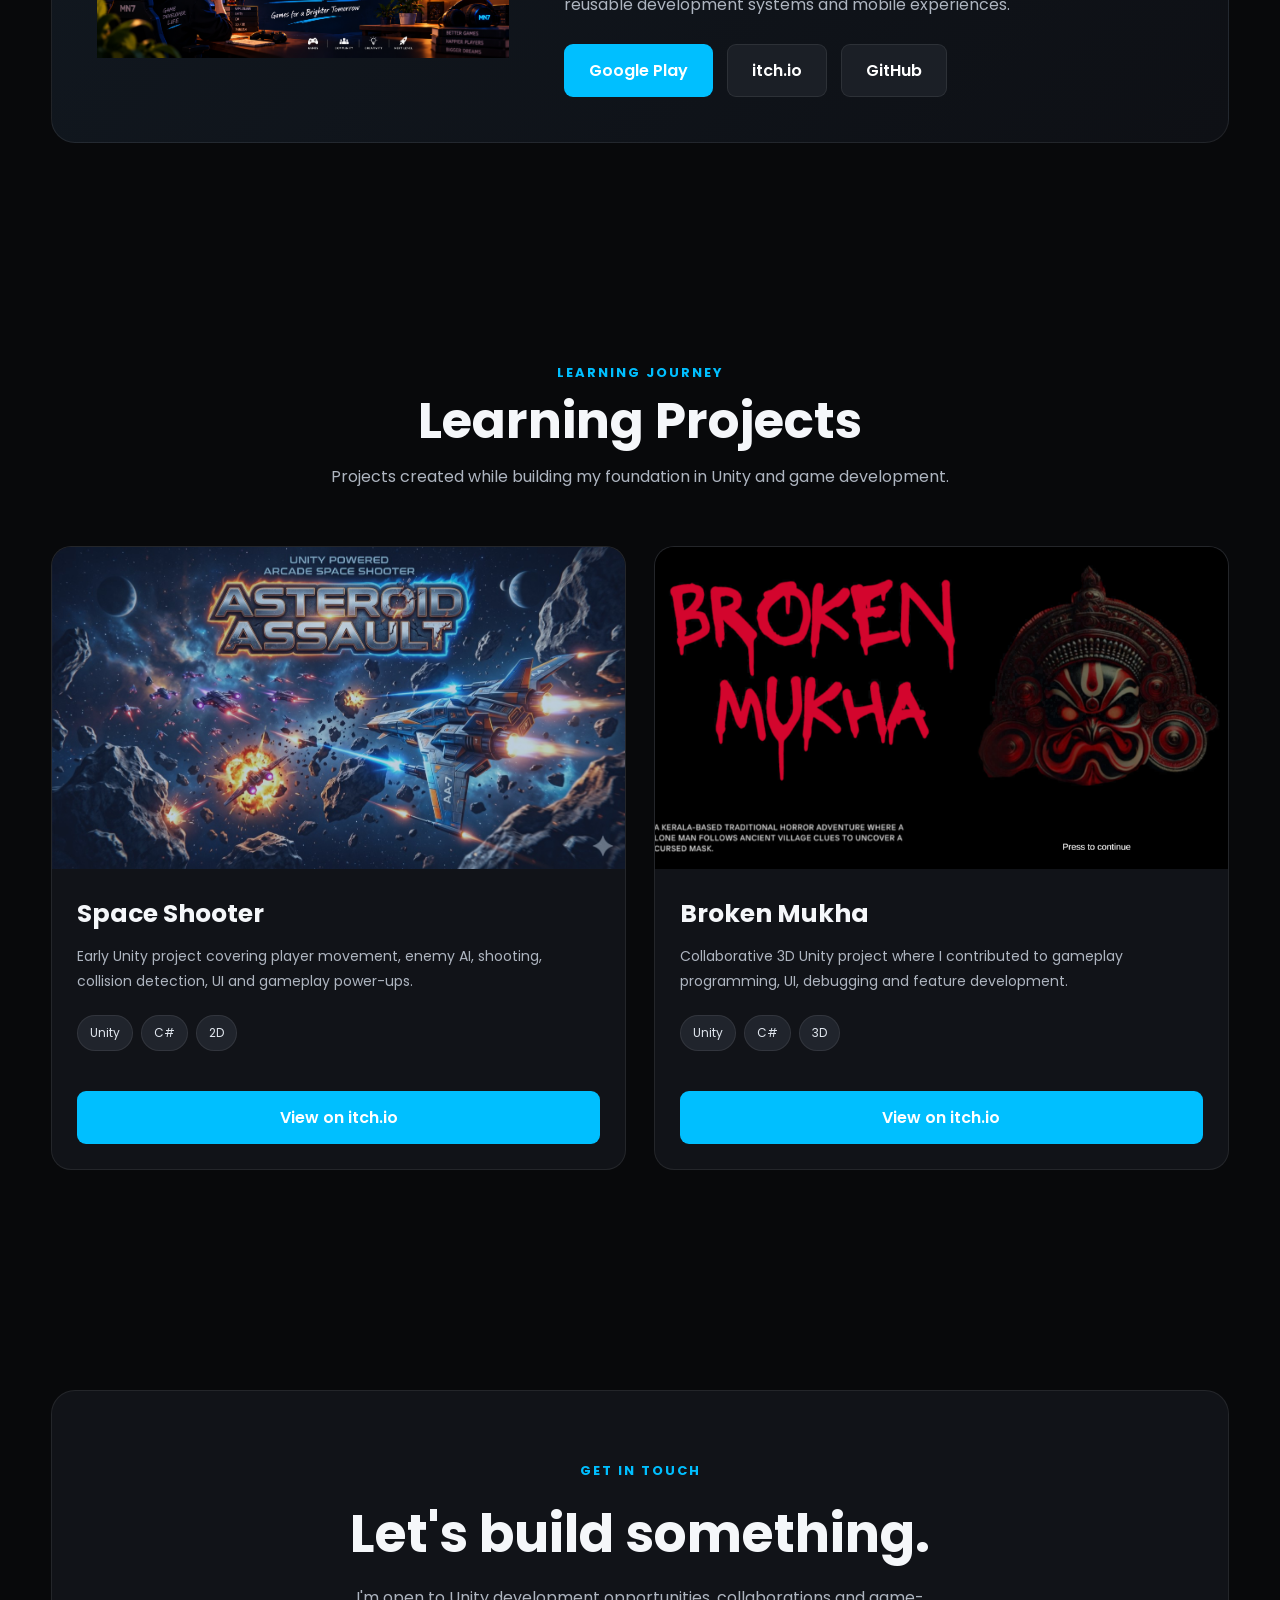
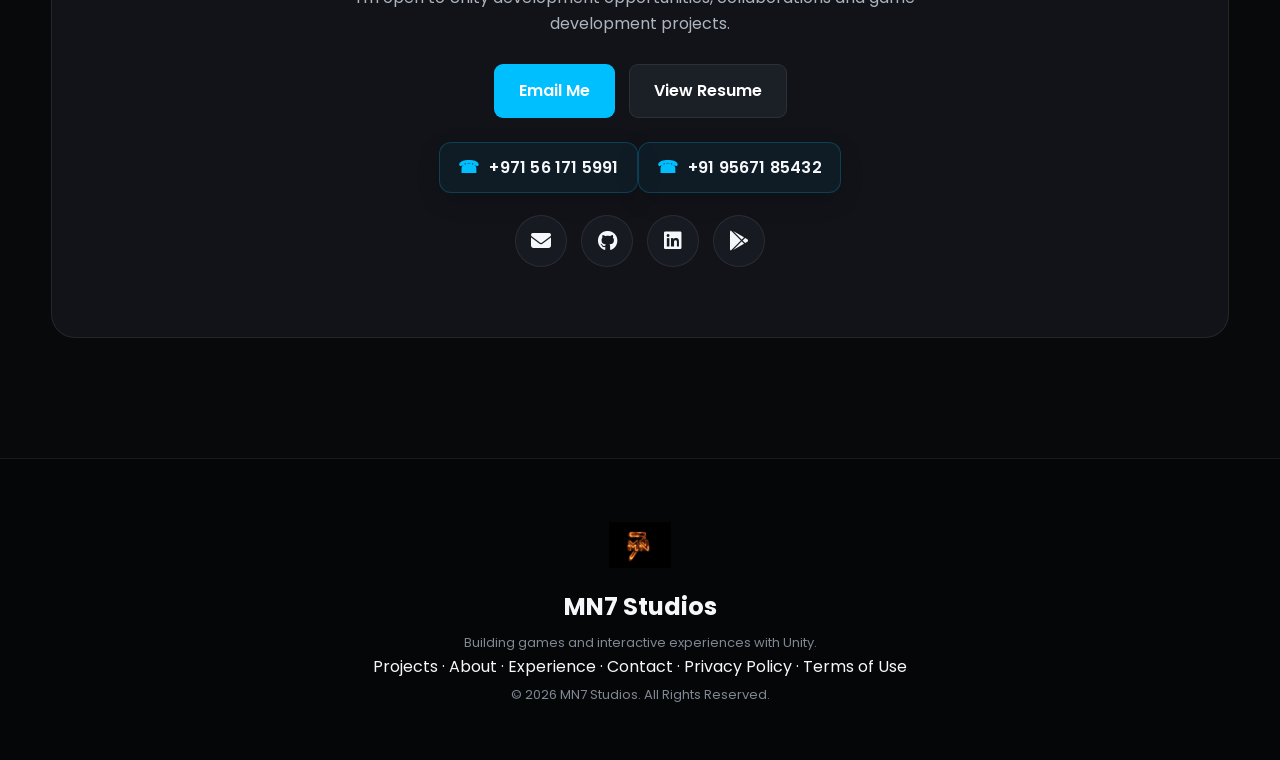
==== commit 4afc66db: "Reapply "Simplify game portfolio cards and update project statuses" This reverts commit aaf2b395b09a" ====
--- a/index.html
+++ b/index.html
@@ -94,16 +94,11 @@
                 <img src="assets/images/secretfour-banner.png" alt="Secret Four">
                 <div class="project-content">
                     <h3>Secret Four</h3>
-                    <p>A strategic 2D board game with turn-based gameplay, directional mechanics and human-vs-human multiplayer networking.</p>
-                    <div class="tech">
-                        <span>Unity</span><span>C#</span><span>Multiplayer</span><span>Networking</span>
-                    </div>
                     <div class="project-buttons">
                         <div class="project-actions">
-                            <a href="projects/secret-four.html" class="btn secondary">Details</a>
                             <a href="https://github.com/NIZAM77777/Secret-Four" target="_blank" rel="noopener noreferrer" class="btn secondary">GitHub</a>
                         </div>
-                        <span class="project-status">In Development</span>
+                        <span class="project-status">In Production</span>
                     </div>
                 </div>
             </article>
@@ -112,15 +107,11 @@
                 <img src="assets/images/mirrorescape-banner.png" alt="Mirror Escape">
                 <div class="project-content">
                     <h3>Mirror Escape</h3>
-                    <p>A 2D puzzle game where the player and mirrored character reach their exits through synchronized movement and special tile mechanics.</p>
-                    <div class="tech">
-                        <span>Unity</span><span>C#</span><span>Android</span><span>2D Puzzle</span>
-                    </div>
                     <div class="project-buttons">
                         <div class="project-actions">
                             <a href="https://github.com/NIZAM77777/Mirror-Escape" target="_blank" rel="noopener noreferrer" class="btn secondary">GitHub</a>
                         </div>
-                        <span class="project-status">In Development</span>
+                        <span class="project-status">In Production</span>
                     </div>
                 </div>
             </article>
@@ -129,16 +120,12 @@
                 <img src="assets/images/tictactoe-banner.png" alt="Tic Tac Toe">
                 <div class="project-content">
                     <h3>Tic Tac Toe</h3>
-                    <p>A published Unity Android game with single-player AI and local multiplayer, built for responsive mobile gameplay.</p>
-                    <div class="tech">
-                        <span>Unity</span><span>C#</span><span>AI</span><span>Android</span>
-                    </div>
                     <div class="project-buttons">
                         <div class="project-actions">
                             <a href="https://github.com/NIZAM77777/TicTacToe" target="_blank" rel="noopener noreferrer" class="btn secondary">GitHub</a>
                             <a href="https://play.google.com/store/apps/details?id=com.mn7studios.tictactoe" target="_blank" rel="noopener noreferrer" class="btn secondary playstore-btn">Google Play</a>
                         </div>
-                        <span class="project-status">Available on Google Play</span>
+                        <span class="project-status">Published</span>
                     </div>
                 </div>
             </article>
@@ -147,16 +134,12 @@
                 <img src="assets/images/connectfour-banner.png" alt="Four Fusion">
                 <div class="project-content">
                     <h3>Four Fusion</h3>
-                    <p>A strategic Connect Four-style game featuring Minimax-based AI difficulty levels and local multiplayer.</p>
-                    <div class="tech">
-                        <span>Unity</span><span>C#</span><span>Minimax AI</span><span>Android</span>
-                    </div>
                     <div class="project-buttons">
                         <div class="project-actions">
                             <a href="https://github.com/NIZAM77777/Four_Fusion" target="_blank" rel="noopener noreferrer" class="btn secondary">GitHub</a>
                             <a href="https://play.google.com/store/apps/details?id=com.mn7studio.fourfusion" target="_blank" rel="noopener noreferrer" class="btn secondary playstore-btn">Google Play</a>
                         </div>
-                        <span class="project-status">Available on Google Play</span>
+                        <span class="project-status">Published</span>
                     </div>
                 </div>
             </article>
@@ -165,49 +148,31 @@
                 <img src="assets/images/ninja-fight-banner.jpg" alt="Ninja Fight 2D action combat game artwork">
                 <div class="project-content">
                     <h3>Ninja Fight</h3>
-                    <p>A 2D action-combat game concept set in a stylized Asian-inspired world, featuring a masked ninja hero, weapon-based encounters, platform challenges and atmospheric environments.</p>
-                    <div class="tech">
-                        <span>2D Action</span><span>Combat</span><span>Ninja</span><span>Level Design</span>
-                    </div>
-                    <div class="project-buttons">
-                        <div class="project-actions">
-                            <a href="projects/ninja-fight.html" class="btn secondary">View Project</a>
-                        </div>
+                    <div class="project-buttons">
+                        <div class="project-actions" aria-hidden="true"></div>
+                        <span class="project-status">Published</span>
+                    </div>
+                </div>
+            </article>
+
+            <article class="project-card">
+                <img src="assets/images/topple-shot-banner.png" alt="Topple Shot 2.5D game artwork">
+                <div class="project-content">
+                    <h3>Topple Shot</h3>
+                    <div class="project-buttons">
+                        <div class="project-actions" aria-hidden="true"></div>
                         <span class="project-status">In Development</span>
                     </div>
                 </div>
             </article>
 
             <article class="project-card">
-                <img src="assets/images/topple-shot-banner.png" alt="Topple Shot 2.5D game artwork">
-                <div class="project-content">
-                    <h3>Topple Shot</h3>
-                    <p>A 2.5D action game project focused on dynamic shooting gameplay, spatial depth and an engaging side-view presentation.</p>
-                    <div class="tech">
-                        <span>Unity</span><span>C#</span><span>2.5D</span><span>Action</span>
-                    </div>
-                    <div class="project-buttons">
-                        <div class="project-actions">
-                            <a href="projects/topple-shot.html" class="btn secondary">View Project</a>
-                        </div>
-                        <span class="project-status">In Development</span>
-                    </div>
-                </div>
-            </article>
-
-            <article class="project-card">
                 <img src="assets/images/one-last-gambit-banner.png" alt="One Last Gambit 3D chess game artwork">
                 <div class="project-content">
                     <h3>One Last Gambit</h3>
-                    <p>A 3D chess game project presenting the classic strategy experience in a detailed three-dimensional environment.</p>
-                    <div class="tech">
-                        <span>Unity</span><span>C#</span><span>3D</span><span>Chess</span>
-                    </div>
-                    <div class="project-buttons">
-                        <div class="project-actions">
-                            <a href="projects/one-last-gambit.html" class="btn secondary">View Project</a>
-                        </div>
-                        <span class="project-status">In Development</span>
+                    <div class="project-buttons">
+                        <div class="project-actions" aria-hidden="true"></div>
+                        <span class="project-status">In Production</span>
                     </div>
                 </div>
             </article>
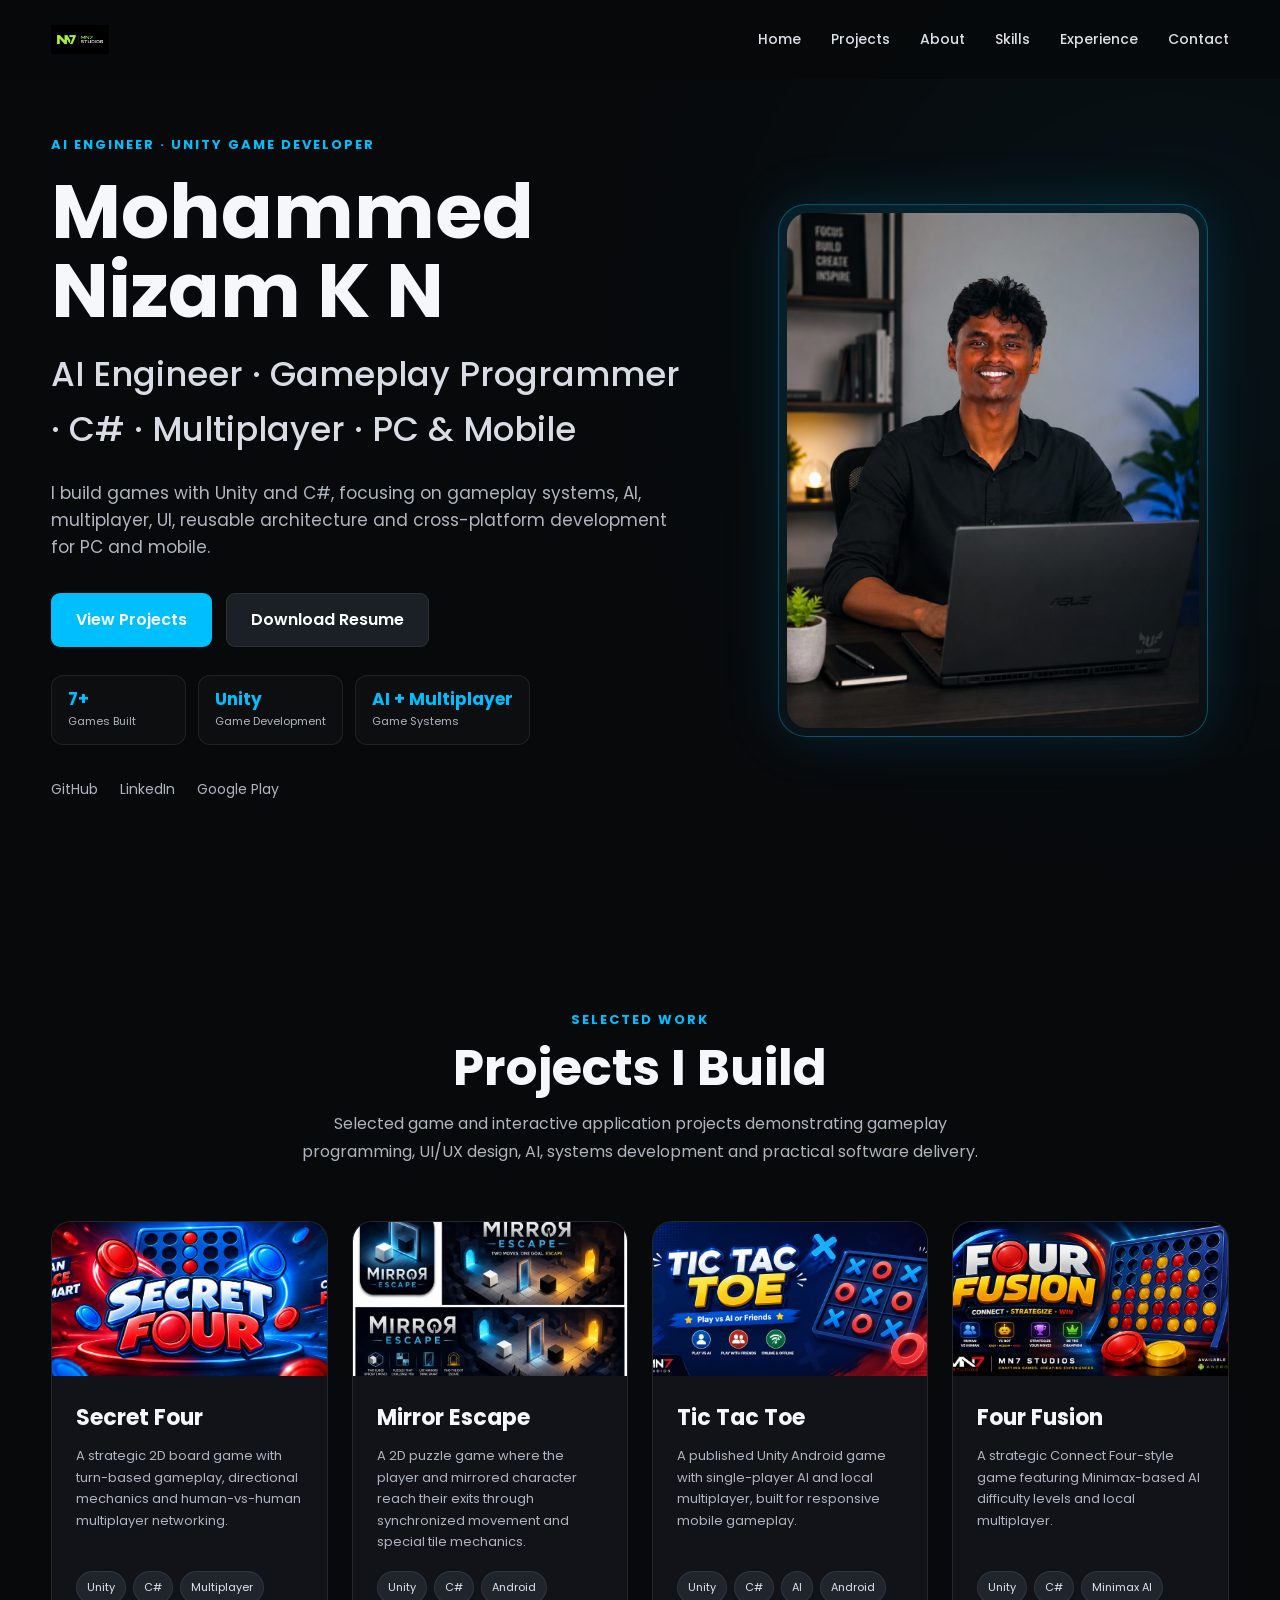
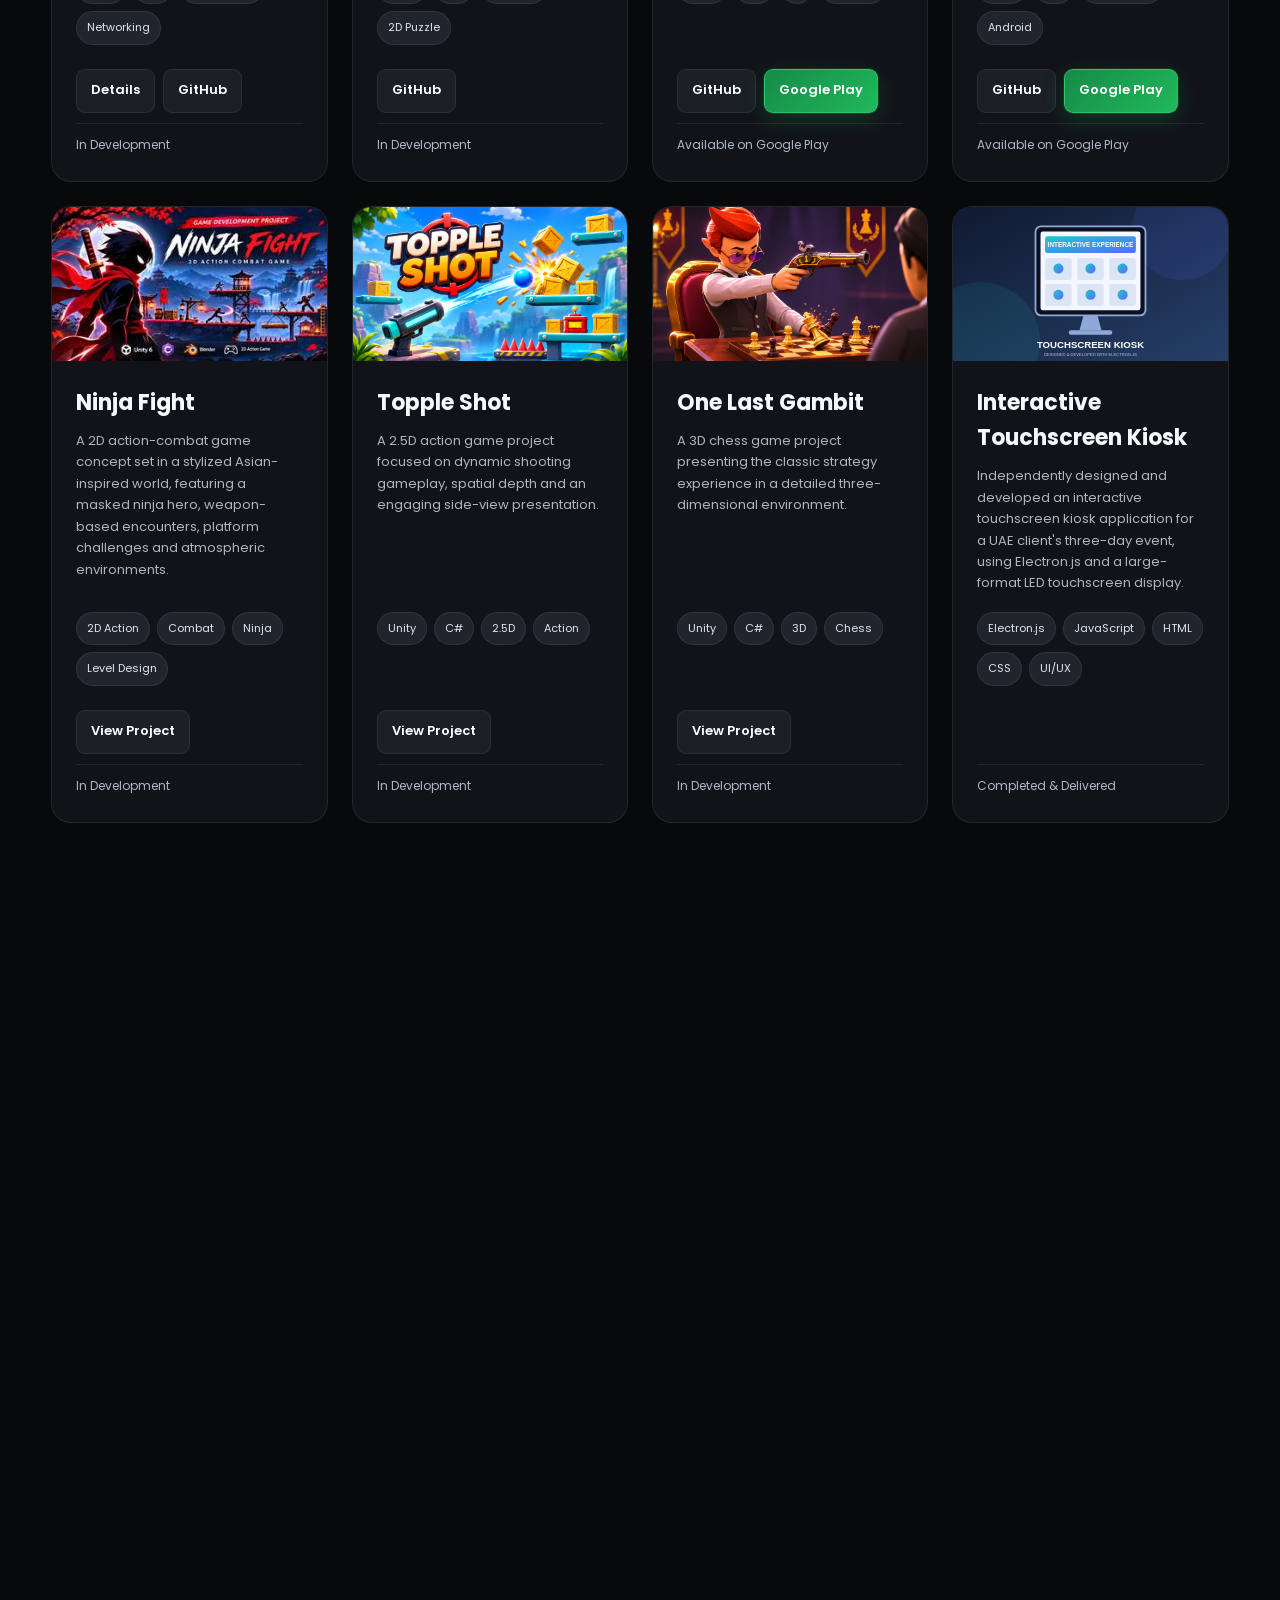
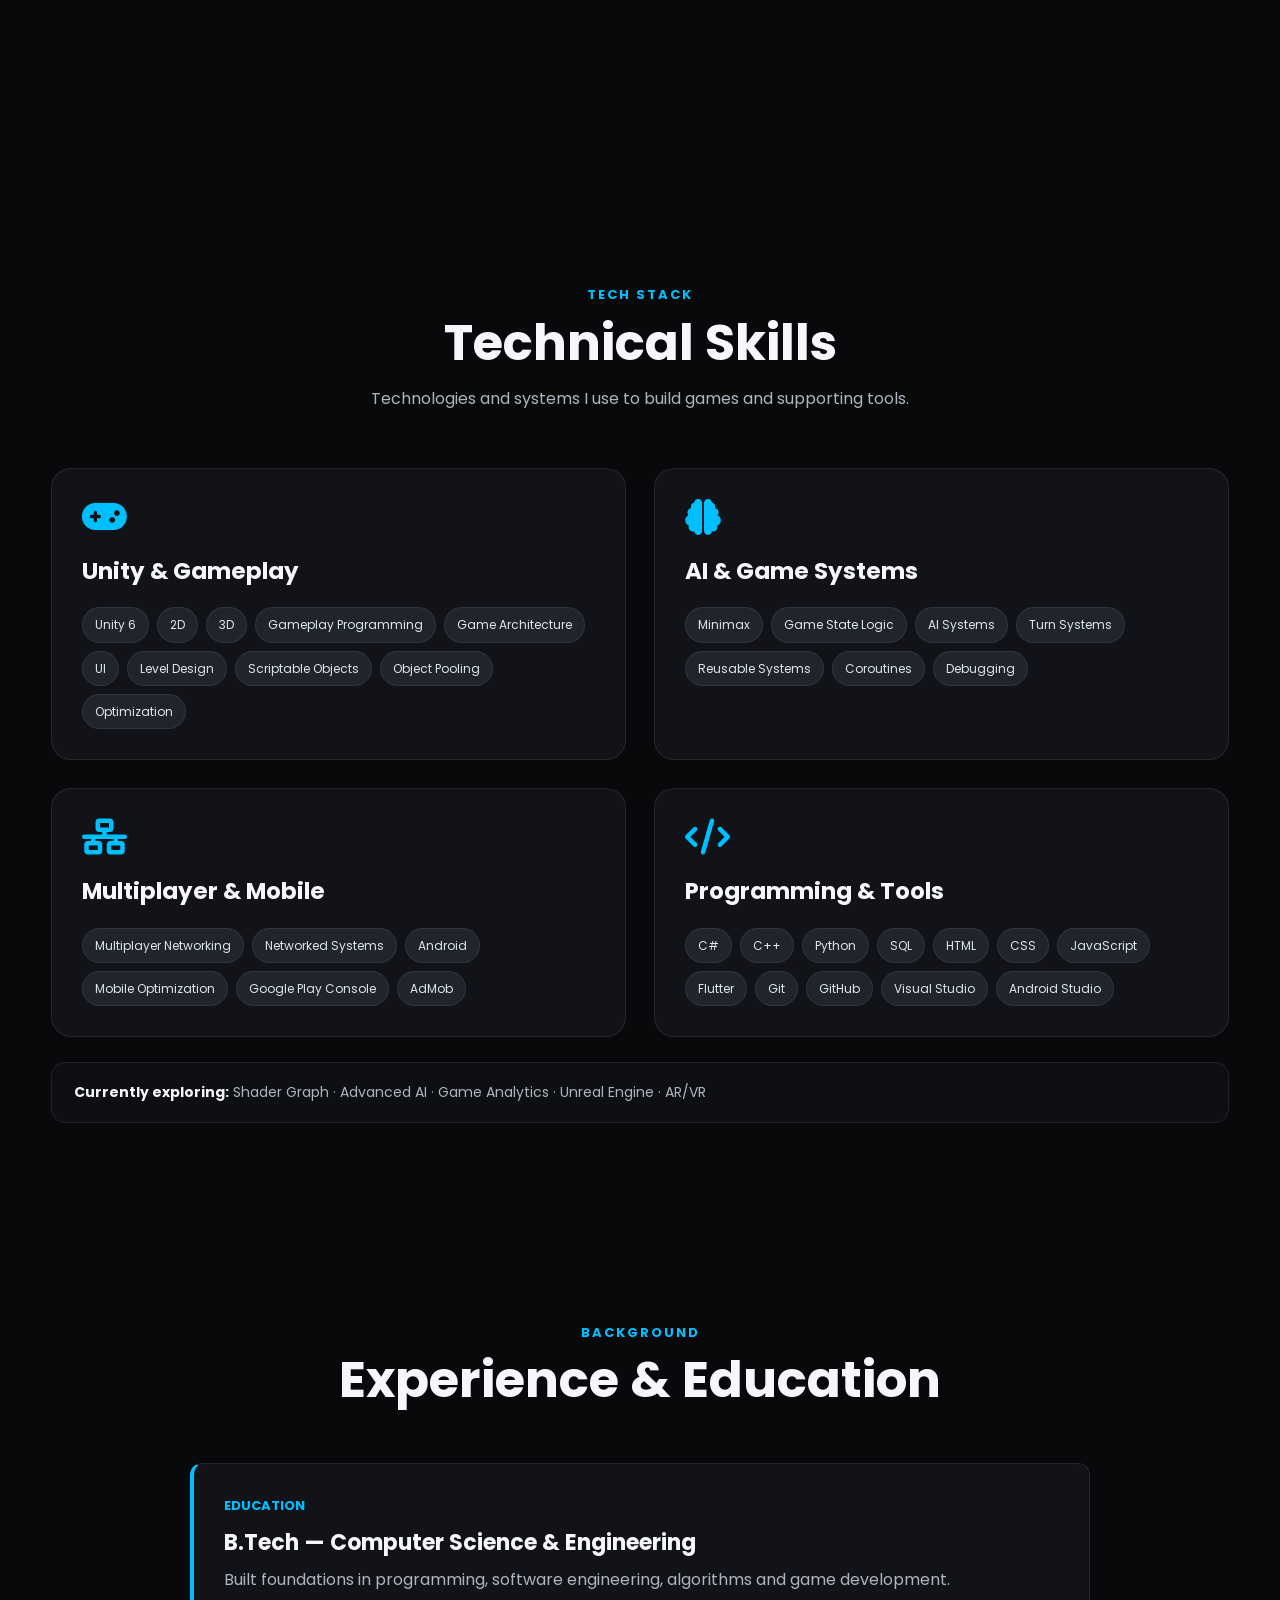
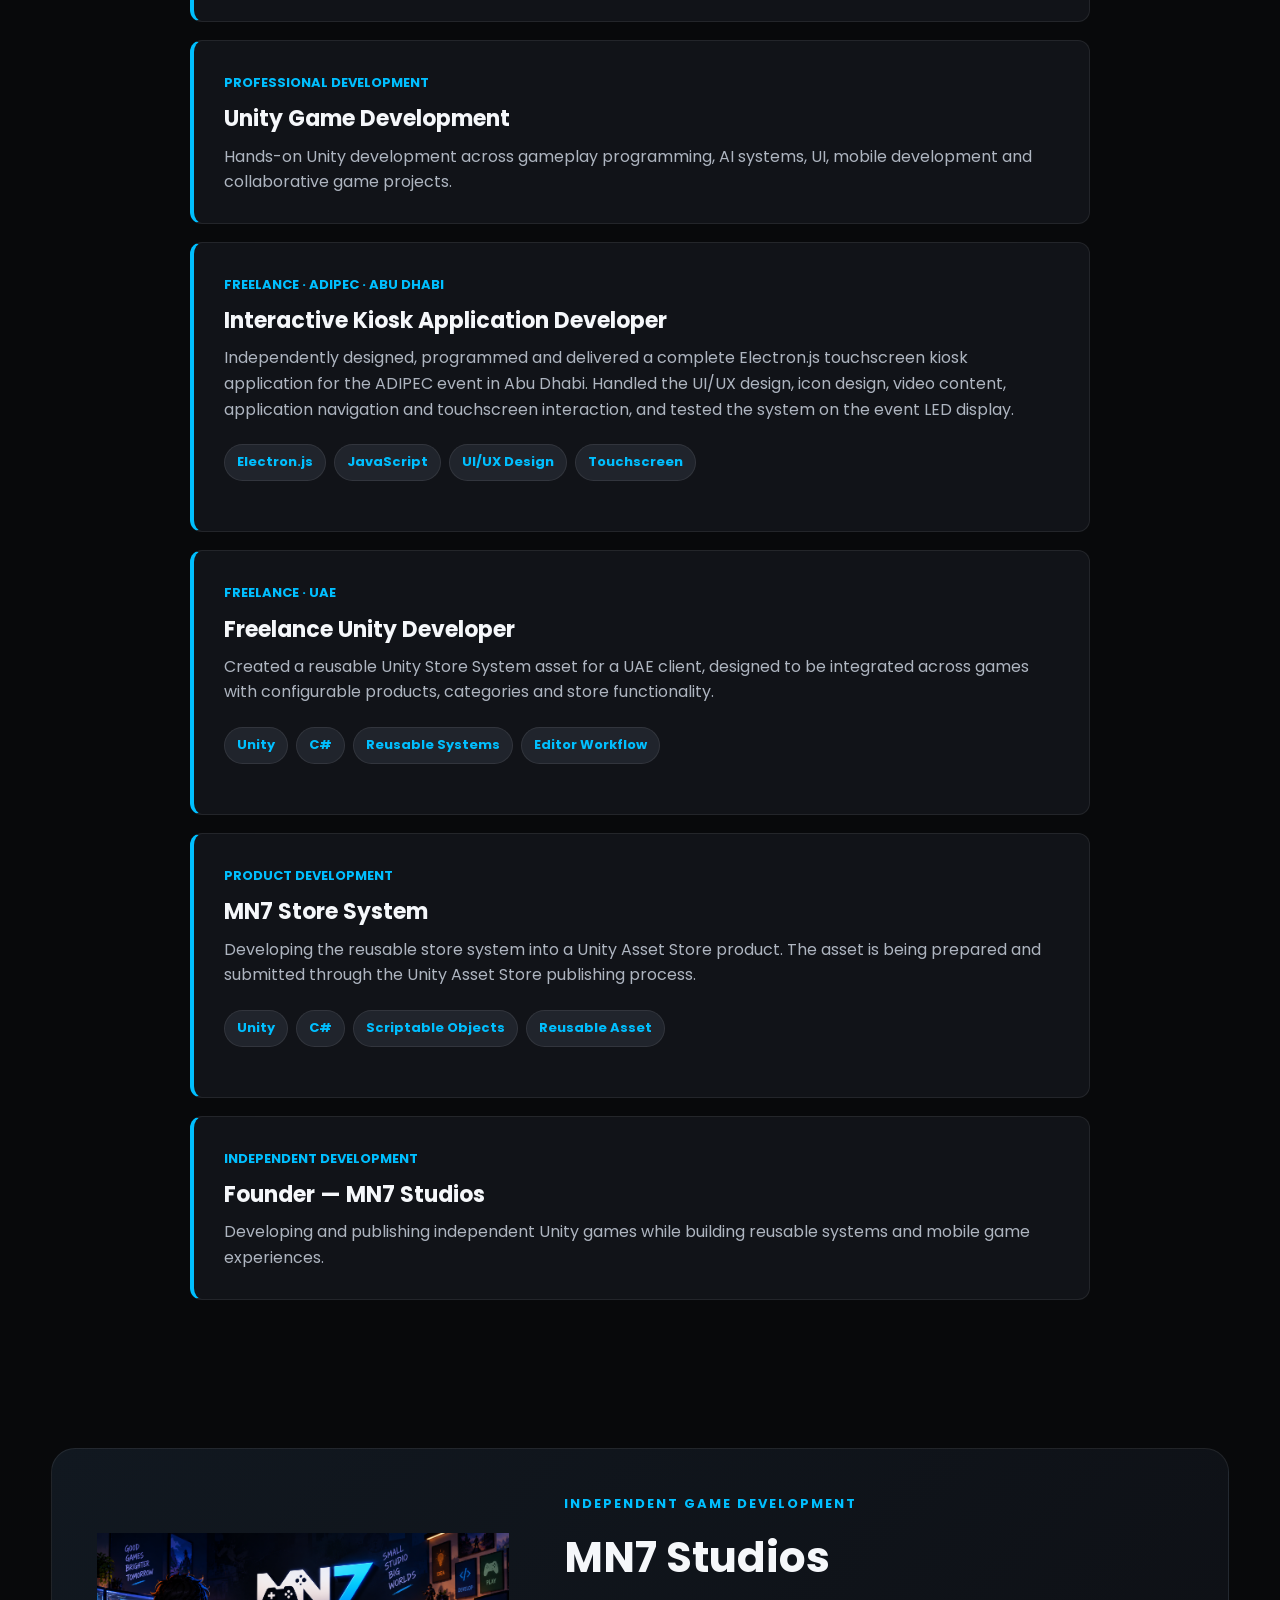
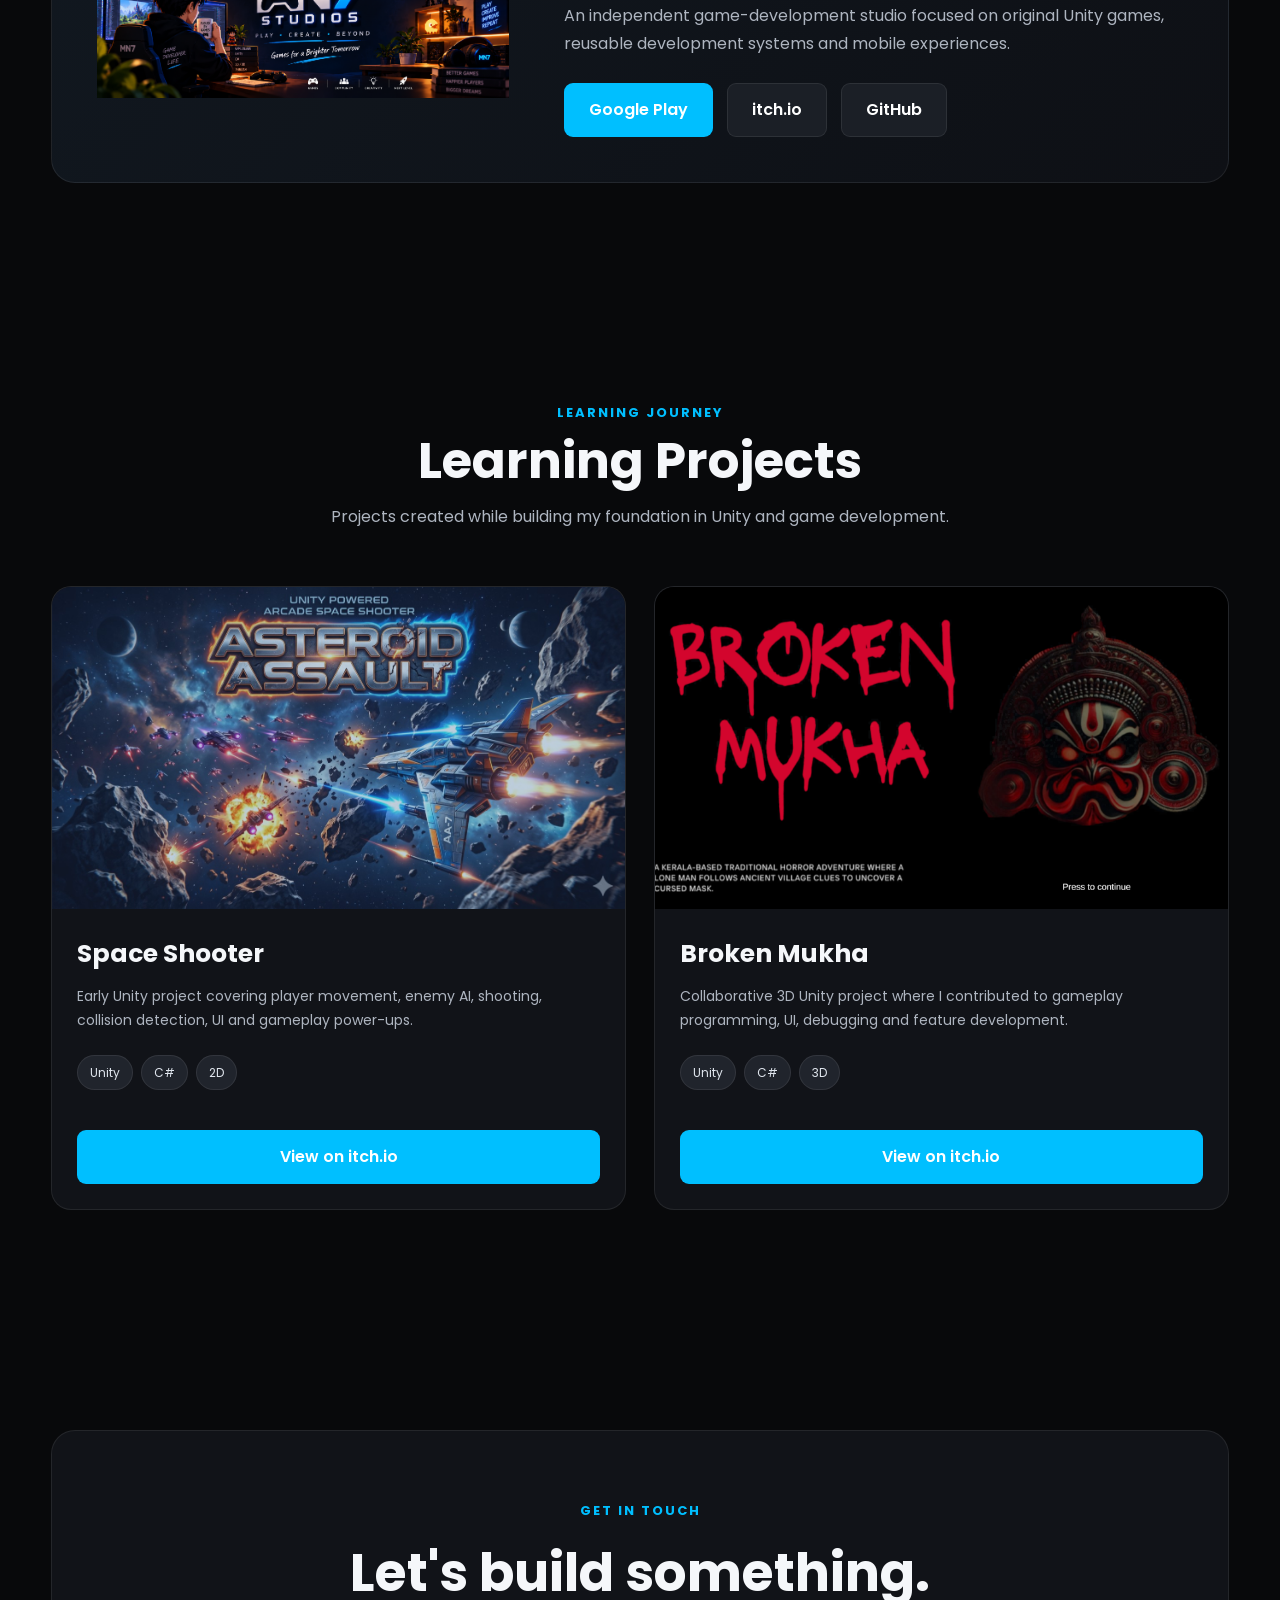
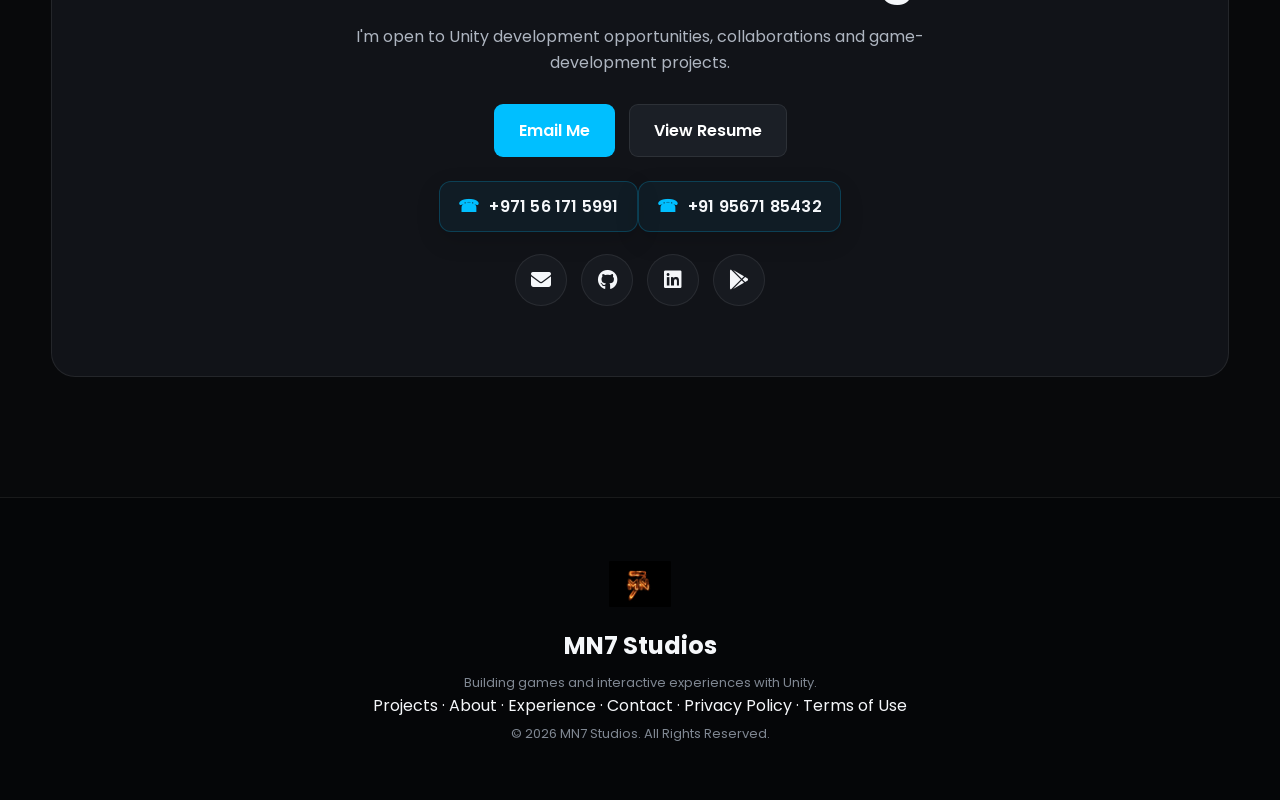
==== commit 9653d7e0: "Revert "Reapply "Simplify game portfolio cards and update project statuses"" This reverts commit 4af" ====
--- a/index.html
+++ b/index.html
@@ -94,11 +94,16 @@
                 <img src="assets/images/secretfour-banner.png" alt="Secret Four">
                 <div class="project-content">
                     <h3>Secret Four</h3>
-                    <div class="project-buttons">
-                        <div class="project-actions">
+                    <p>A strategic 2D board game with turn-based gameplay, directional mechanics and human-vs-human multiplayer networking.</p>
+                    <div class="tech">
+                        <span>Unity</span><span>C#</span><span>Multiplayer</span><span>Networking</span>
+                    </div>
+                    <div class="project-buttons">
+                        <div class="project-actions">
+                            <a href="projects/secret-four.html" class="btn secondary">Details</a>
                             <a href="https://github.com/NIZAM77777/Secret-Four" target="_blank" rel="noopener noreferrer" class="btn secondary">GitHub</a>
                         </div>
-                        <span class="project-status">In Production</span>
+                        <span class="project-status">In Development</span>
                     </div>
                 </div>
             </article>
@@ -107,11 +112,15 @@
                 <img src="assets/images/mirrorescape-banner.png" alt="Mirror Escape">
                 <div class="project-content">
                     <h3>Mirror Escape</h3>
+                    <p>A 2D puzzle game where the player and mirrored character reach their exits through synchronized movement and special tile mechanics.</p>
+                    <div class="tech">
+                        <span>Unity</span><span>C#</span><span>Android</span><span>2D Puzzle</span>
+                    </div>
                     <div class="project-buttons">
                         <div class="project-actions">
                             <a href="https://github.com/NIZAM77777/Mirror-Escape" target="_blank" rel="noopener noreferrer" class="btn secondary">GitHub</a>
                         </div>
-                        <span class="project-status">In Production</span>
+                        <span class="project-status">In Development</span>
                     </div>
                 </div>
             </article>
@@ -120,12 +129,16 @@
                 <img src="assets/images/tictactoe-banner.png" alt="Tic Tac Toe">
                 <div class="project-content">
                     <h3>Tic Tac Toe</h3>
+                    <p>A published Unity Android game with single-player AI and local multiplayer, built for responsive mobile gameplay.</p>
+                    <div class="tech">
+                        <span>Unity</span><span>C#</span><span>AI</span><span>Android</span>
+                    </div>
                     <div class="project-buttons">
                         <div class="project-actions">
                             <a href="https://github.com/NIZAM77777/TicTacToe" target="_blank" rel="noopener noreferrer" class="btn secondary">GitHub</a>
                             <a href="https://play.google.com/store/apps/details?id=com.mn7studios.tictactoe" target="_blank" rel="noopener noreferrer" class="btn secondary playstore-btn">Google Play</a>
                         </div>
-                        <span class="project-status">Published</span>
+                        <span class="project-status">Available on Google Play</span>
                     </div>
                 </div>
             </article>
@@ -134,12 +147,16 @@
                 <img src="assets/images/connectfour-banner.png" alt="Four Fusion">
                 <div class="project-content">
                     <h3>Four Fusion</h3>
+                    <p>A strategic Connect Four-style game featuring Minimax-based AI difficulty levels and local multiplayer.</p>
+                    <div class="tech">
+                        <span>Unity</span><span>C#</span><span>Minimax AI</span><span>Android</span>
+                    </div>
                     <div class="project-buttons">
                         <div class="project-actions">
                             <a href="https://github.com/NIZAM77777/Four_Fusion" target="_blank" rel="noopener noreferrer" class="btn secondary">GitHub</a>
                             <a href="https://play.google.com/store/apps/details?id=com.mn7studio.fourfusion" target="_blank" rel="noopener noreferrer" class="btn secondary playstore-btn">Google Play</a>
                         </div>
-                        <span class="project-status">Published</span>
+                        <span class="project-status">Available on Google Play</span>
                     </div>
                 </div>
             </article>
@@ -148,9 +165,15 @@
                 <img src="assets/images/ninja-fight-banner.jpg" alt="Ninja Fight 2D action combat game artwork">
                 <div class="project-content">
                     <h3>Ninja Fight</h3>
-                    <div class="project-buttons">
-                        <div class="project-actions" aria-hidden="true"></div>
-                        <span class="project-status">Published</span>
+                    <p>A 2D action-combat game concept set in a stylized Asian-inspired world, featuring a masked ninja hero, weapon-based encounters, platform challenges and atmospheric environments.</p>
+                    <div class="tech">
+                        <span>2D Action</span><span>Combat</span><span>Ninja</span><span>Level Design</span>
+                    </div>
+                    <div class="project-buttons">
+                        <div class="project-actions">
+                            <a href="projects/ninja-fight.html" class="btn secondary">View Project</a>
+                        </div>
+                        <span class="project-status">In Development</span>
                     </div>
                 </div>
             </article>
@@ -159,8 +182,14 @@
                 <img src="assets/images/topple-shot-banner.png" alt="Topple Shot 2.5D game artwork">
                 <div class="project-content">
                     <h3>Topple Shot</h3>
-                    <div class="project-buttons">
-                        <div class="project-actions" aria-hidden="true"></div>
+                    <p>A 2.5D action game project focused on dynamic shooting gameplay, spatial depth and an engaging side-view presentation.</p>
+                    <div class="tech">
+                        <span>Unity</span><span>C#</span><span>2.5D</span><span>Action</span>
+                    </div>
+                    <div class="project-buttons">
+                        <div class="project-actions">
+                            <a href="projects/topple-shot.html" class="btn secondary">View Project</a>
+                        </div>
                         <span class="project-status">In Development</span>
                     </div>
                 </div>
@@ -170,9 +199,15 @@
                 <img src="assets/images/one-last-gambit-banner.png" alt="One Last Gambit 3D chess game artwork">
                 <div class="project-content">
                     <h3>One Last Gambit</h3>
-                    <div class="project-buttons">
-                        <div class="project-actions" aria-hidden="true"></div>
-                        <span class="project-status">In Production</span>
+                    <p>A 3D chess game project presenting the classic strategy experience in a detailed three-dimensional environment.</p>
+                    <div class="tech">
+                        <span>Unity</span><span>C#</span><span>3D</span><span>Chess</span>
+                    </div>
+                    <div class="project-buttons">
+                        <div class="project-actions">
+                            <a href="projects/one-last-gambit.html" class="btn secondary">View Project</a>
+                        </div>
+                        <span class="project-status">In Development</span>
                     </div>
                 </div>
             </article>
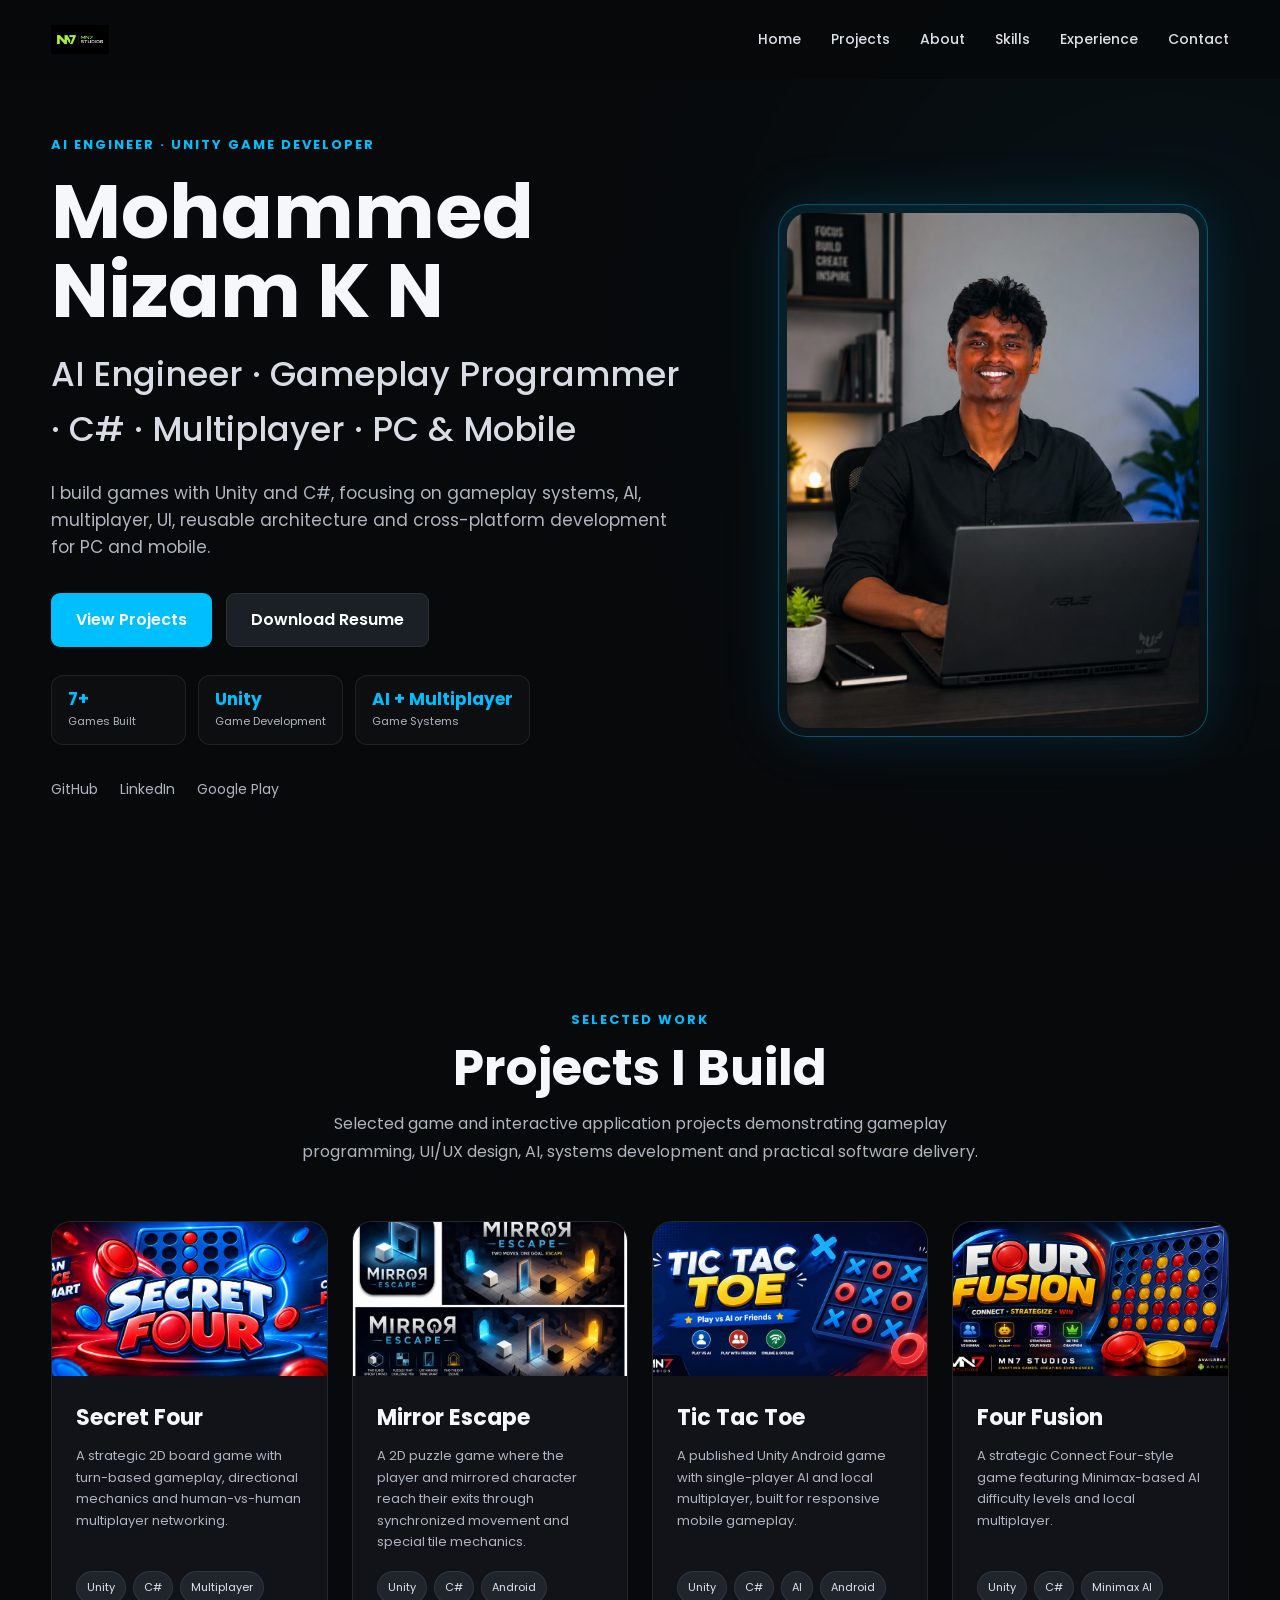
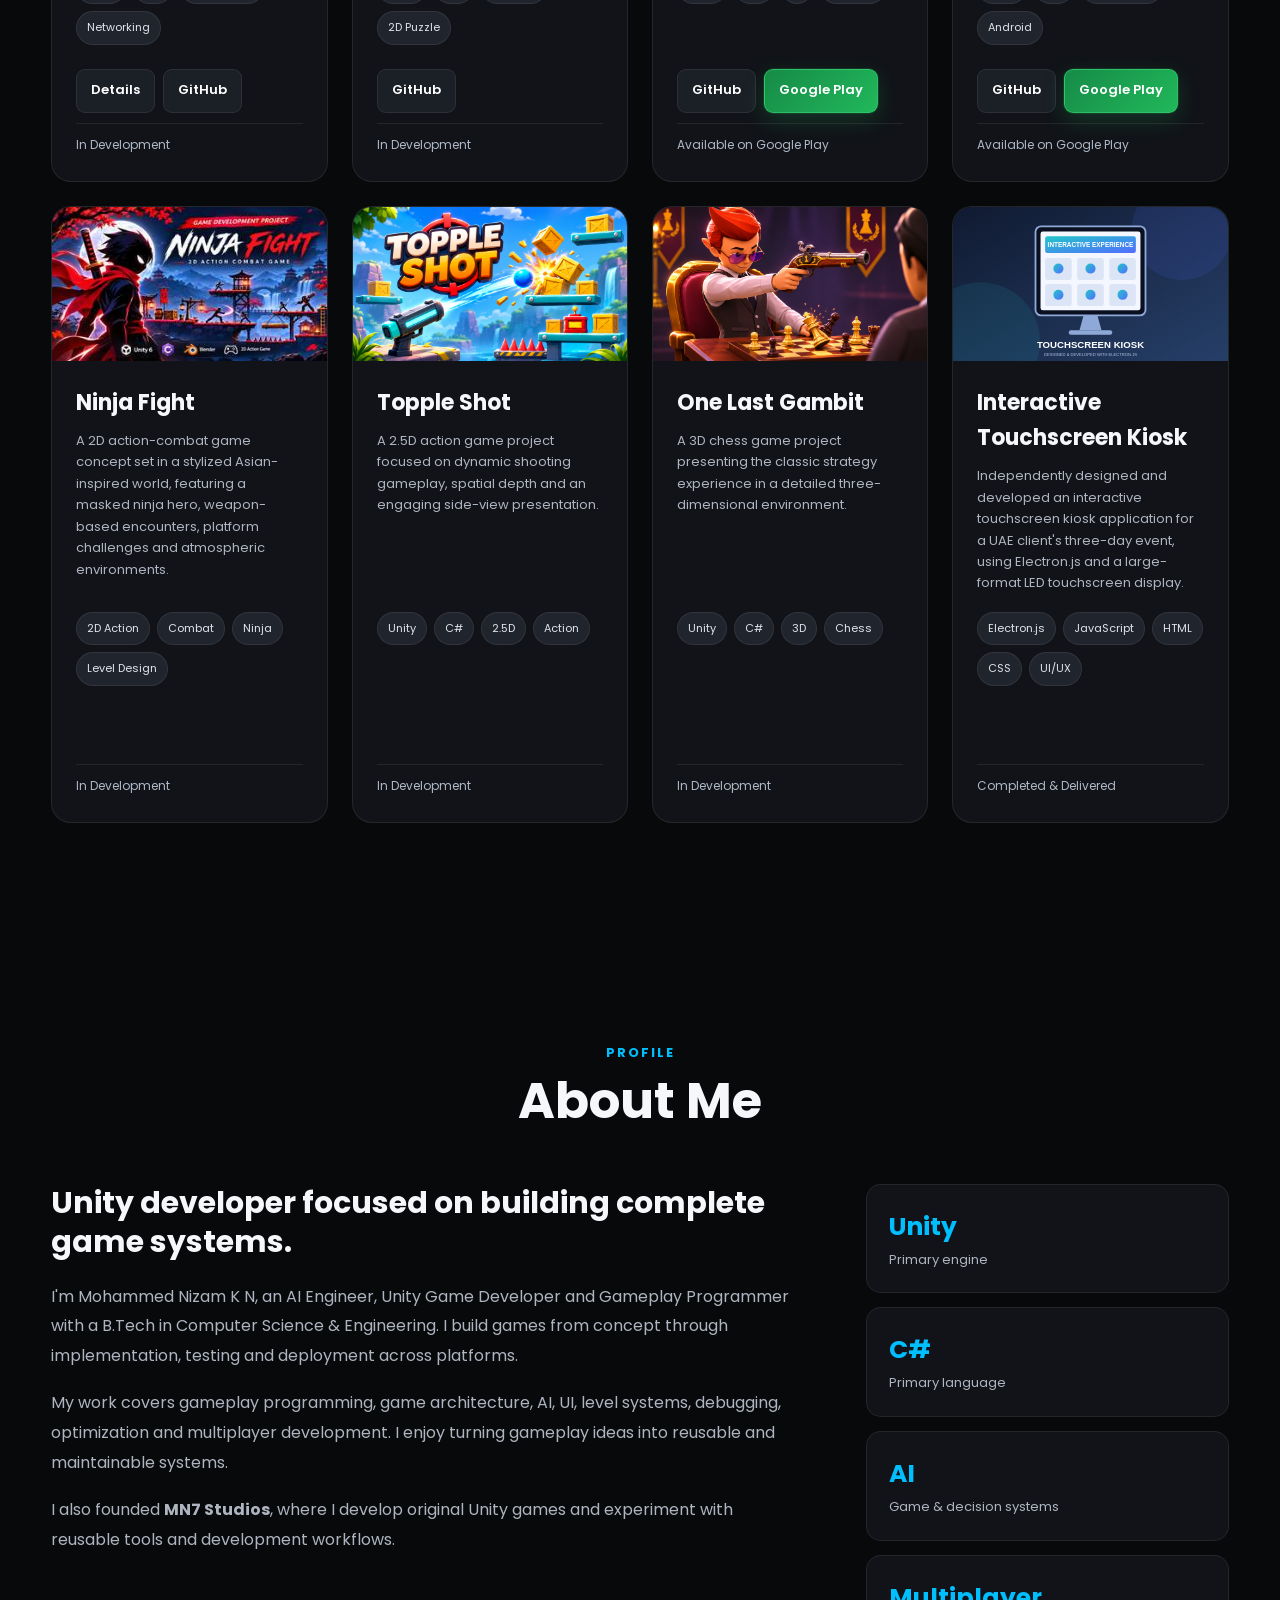
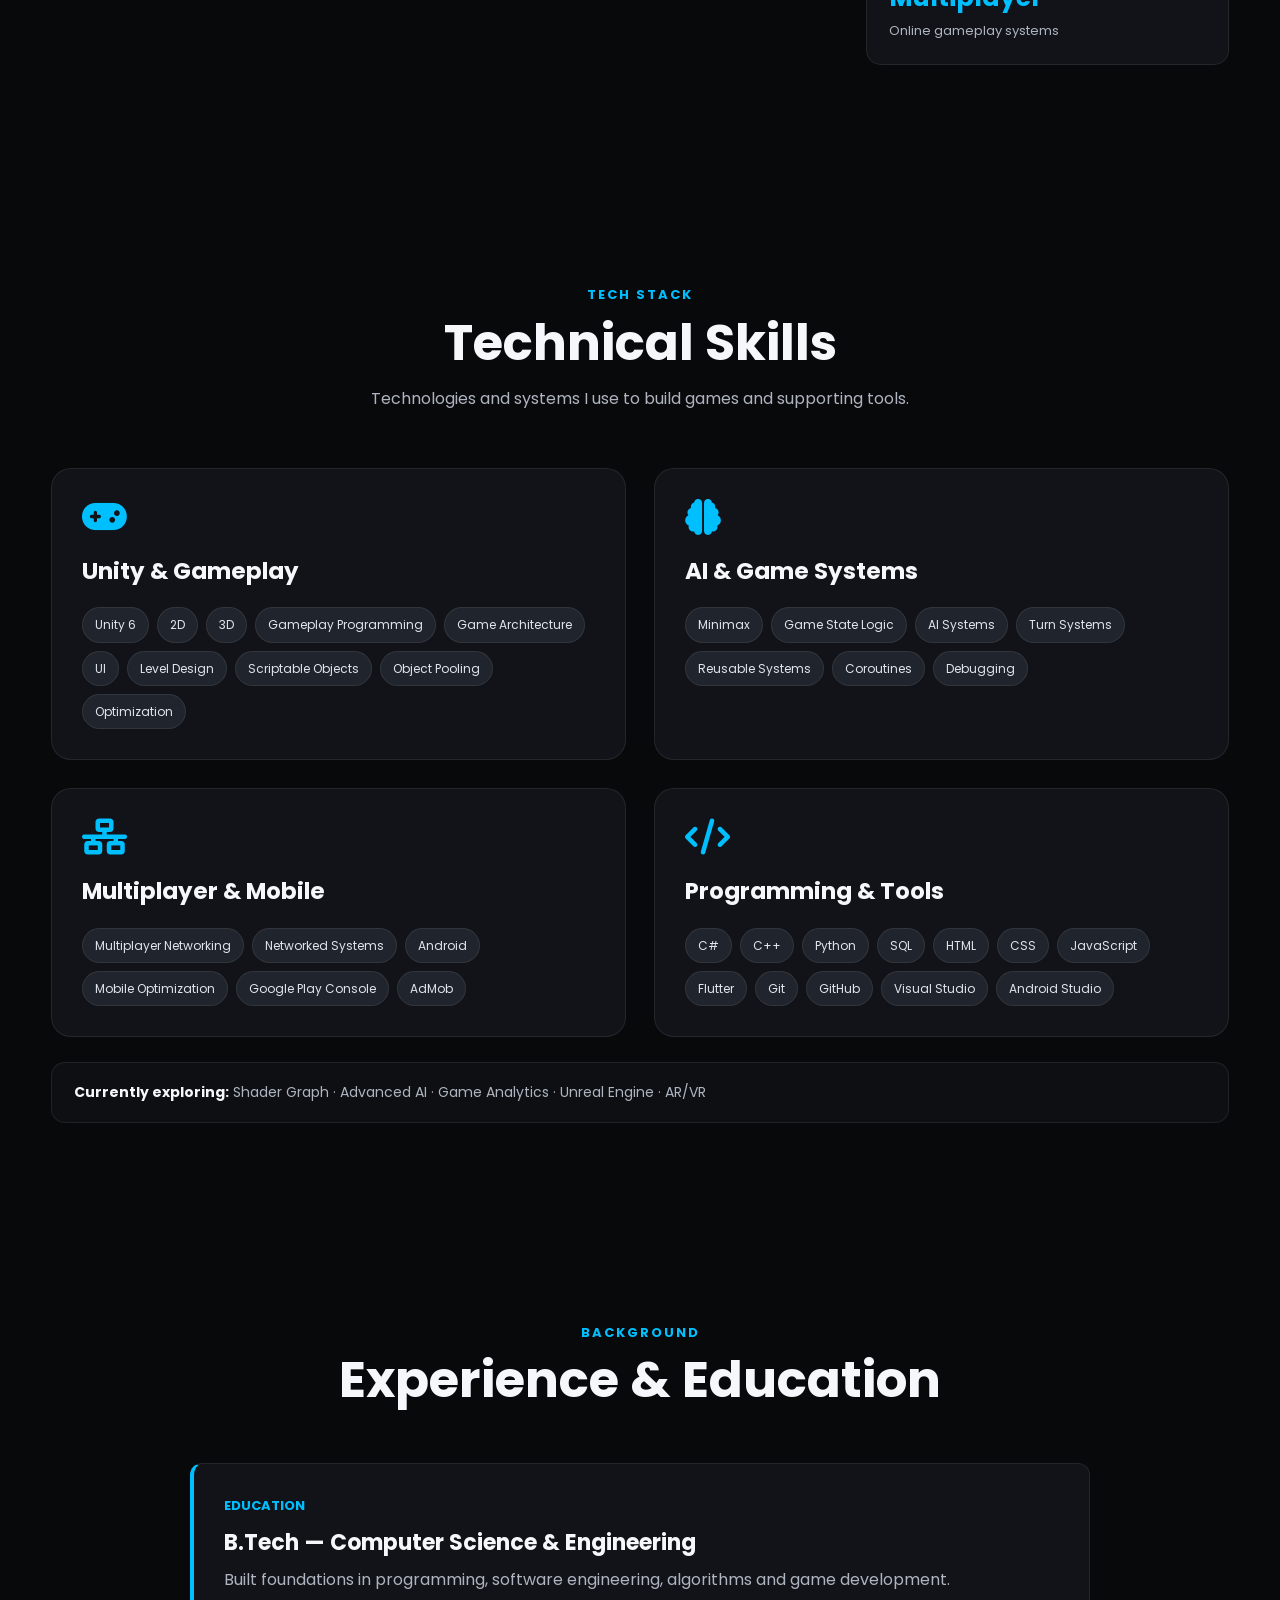
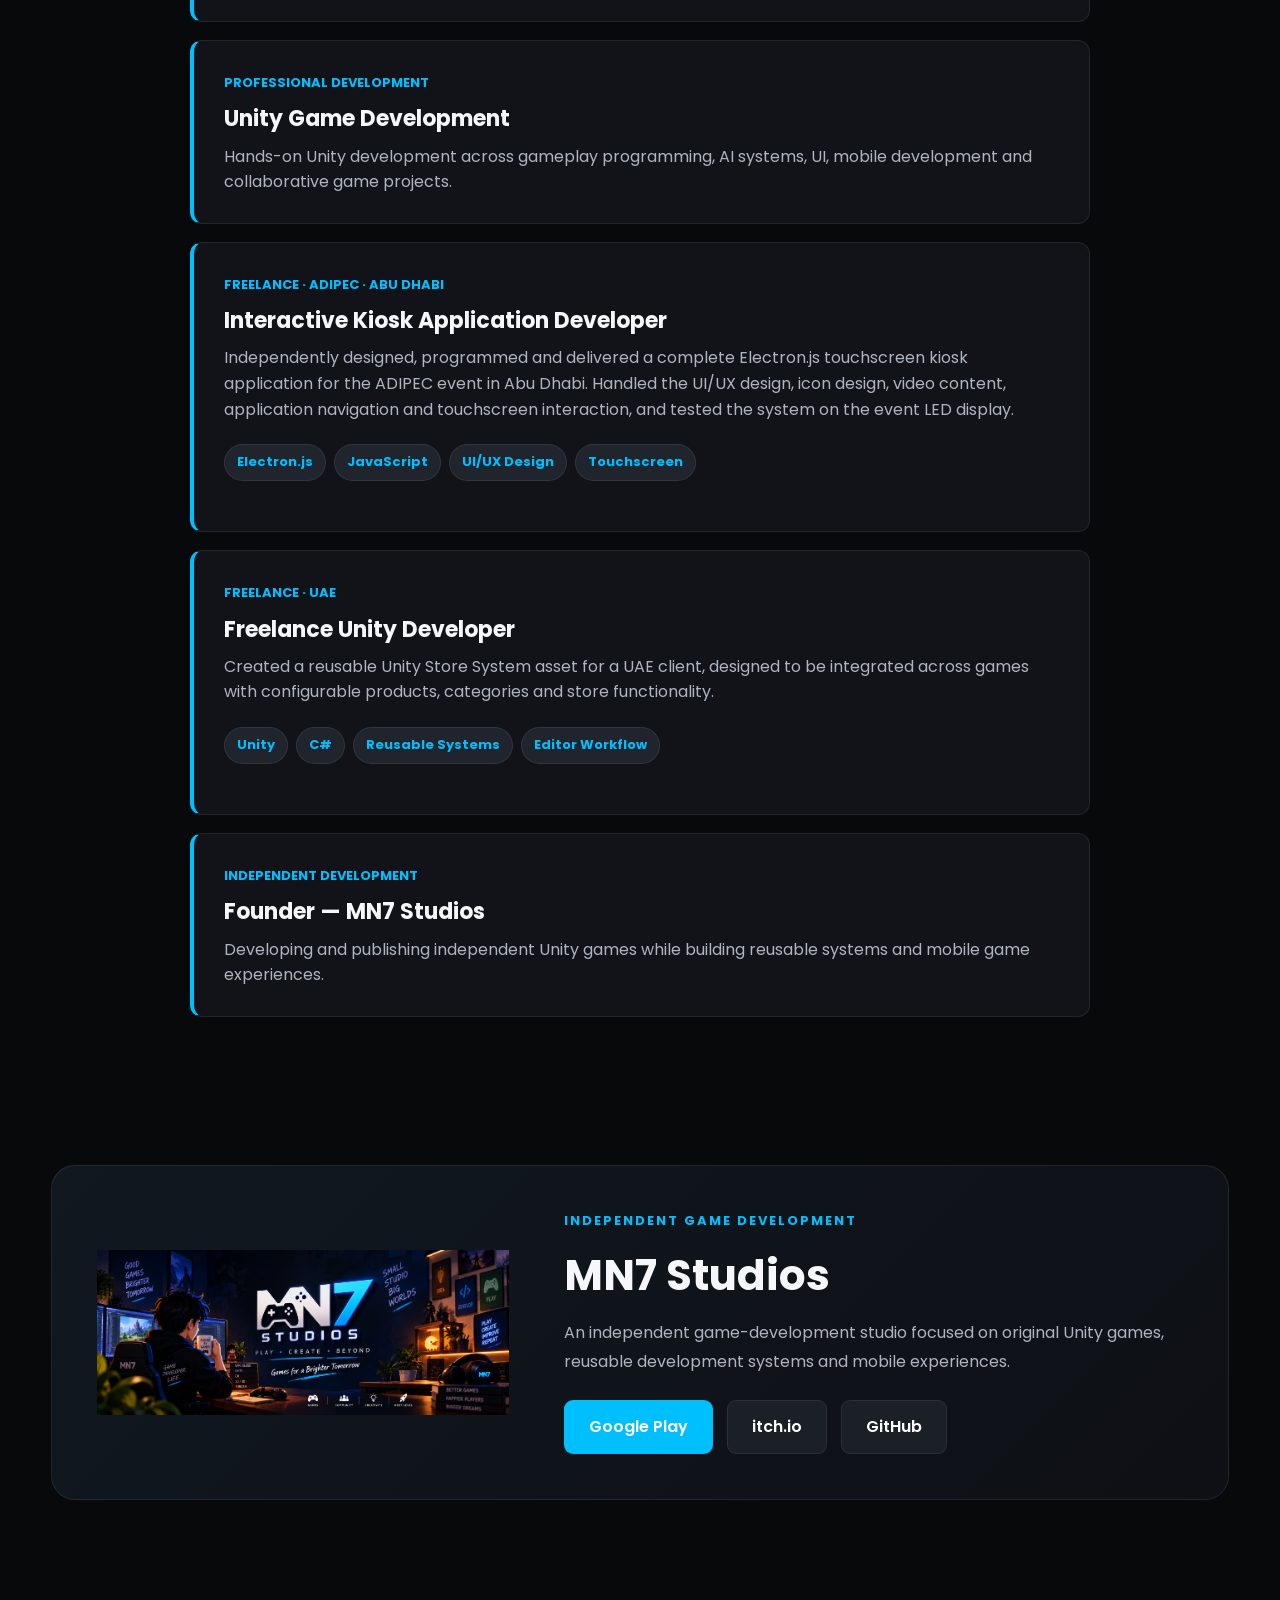
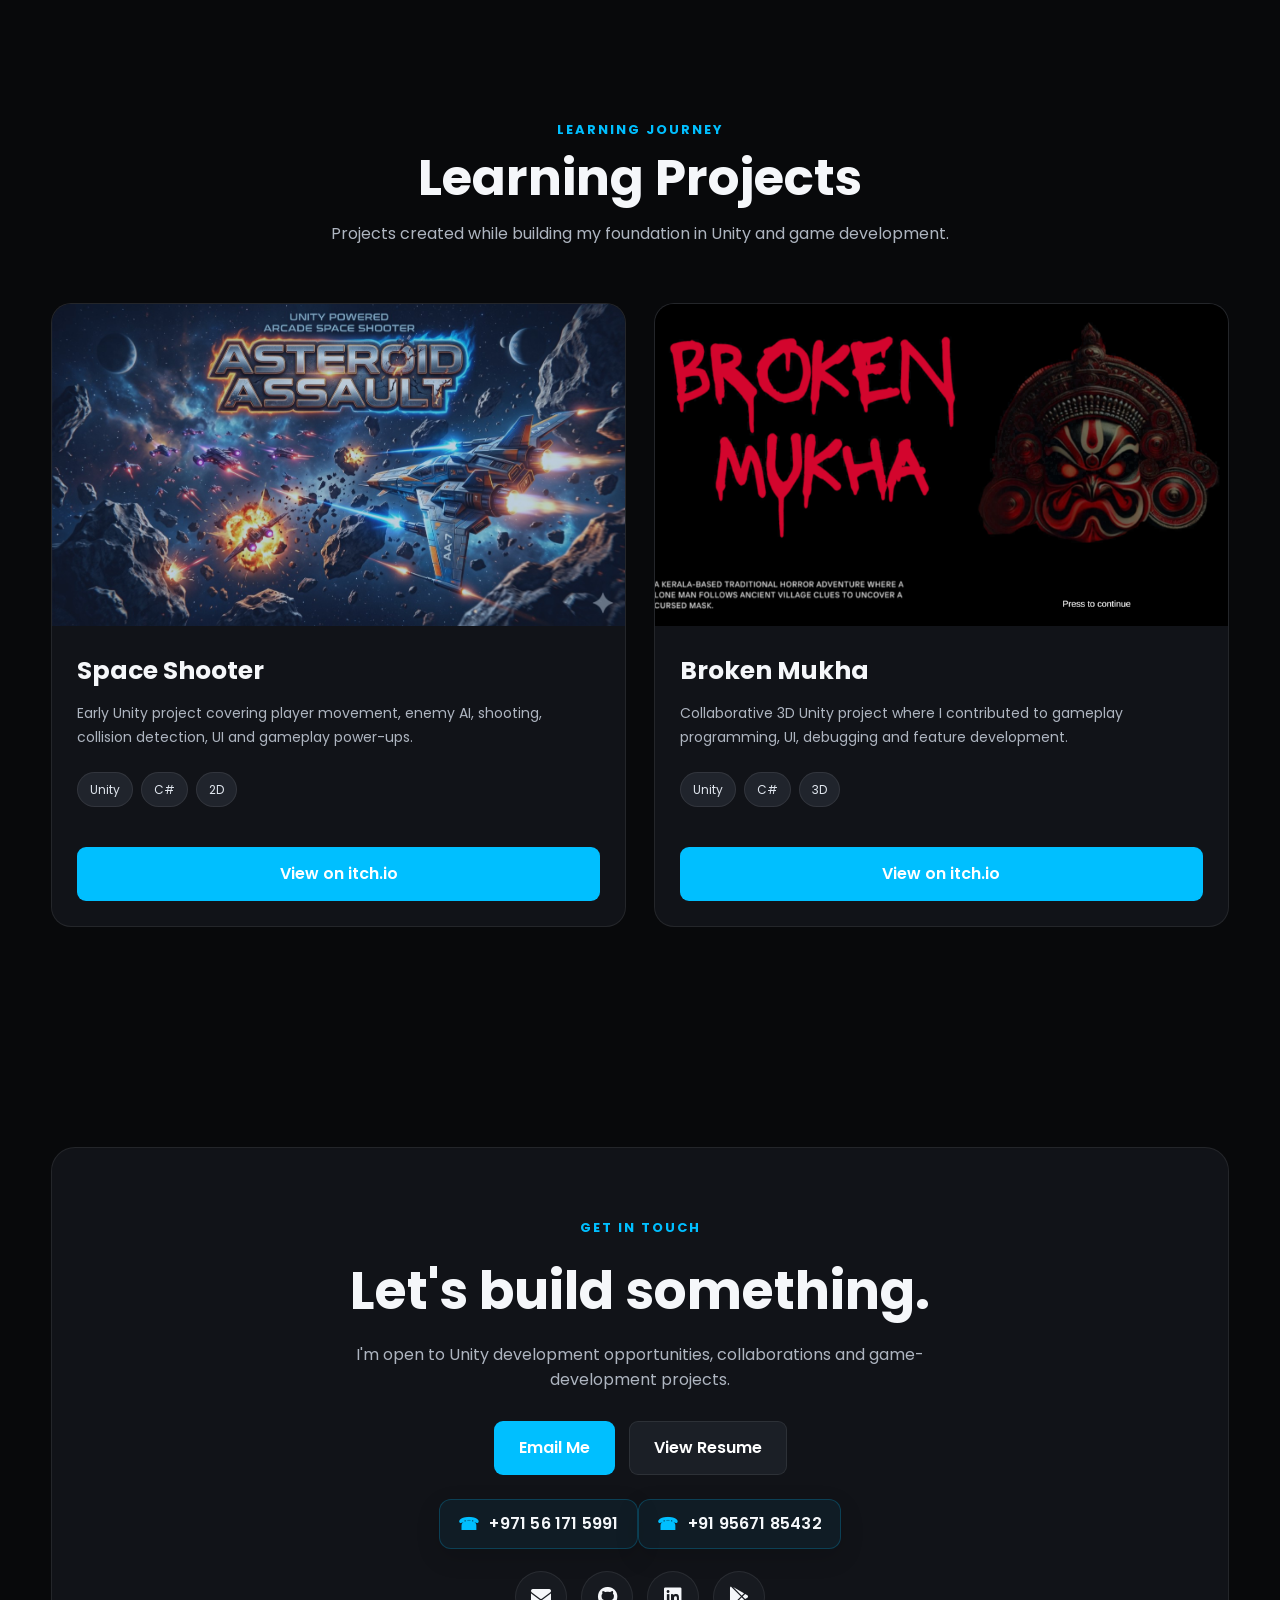
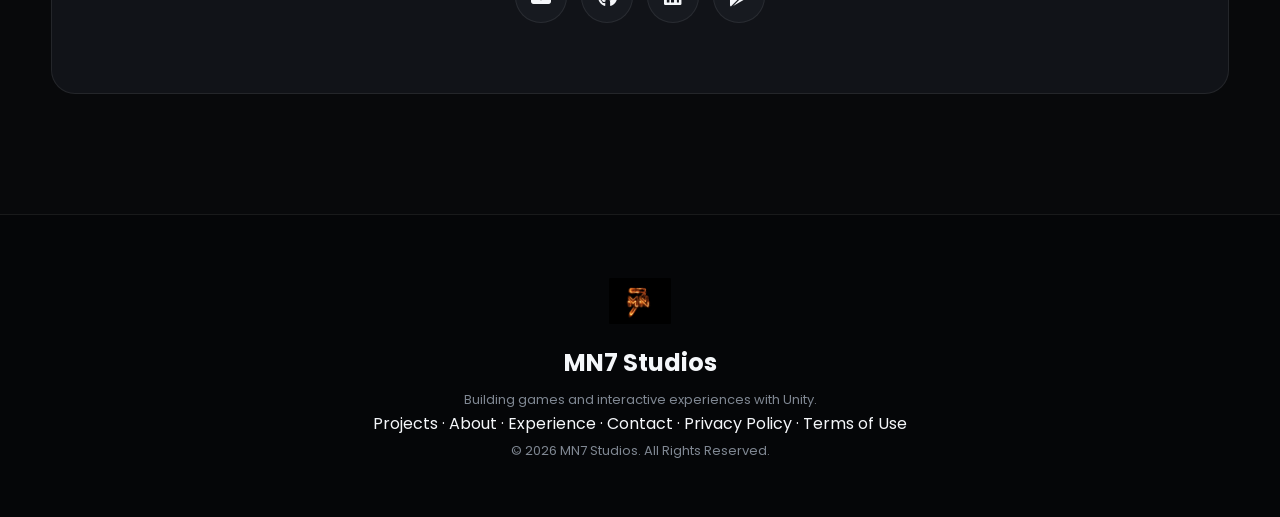
==== commit b9901b9c: "updated" ====
--- a/index.html
+++ b/index.html
@@ -170,9 +170,7 @@
                         <span>2D Action</span><span>Combat</span><span>Ninja</span><span>Level Design</span>
                     </div>
                     <div class="project-buttons">
-                        <div class="project-actions">
-                            <a href="projects/ninja-fight.html" class="btn secondary">View Project</a>
-                        </div>
+                        <div class="project-actions" aria-hidden="true"></div>
                         <span class="project-status">In Development</span>
                     </div>
                 </div>
@@ -187,9 +185,7 @@
                         <span>Unity</span><span>C#</span><span>2.5D</span><span>Action</span>
                     </div>
                     <div class="project-buttons">
-                        <div class="project-actions">
-                            <a href="projects/topple-shot.html" class="btn secondary">View Project</a>
-                        </div>
+                        <div class="project-actions" aria-hidden="true"></div>
                         <span class="project-status">In Development</span>
                     </div>
                 </div>
@@ -204,9 +200,7 @@
                         <span>Unity</span><span>C#</span><span>3D</span><span>Chess</span>
                     </div>
                     <div class="project-buttons">
-                        <div class="project-actions">
-                            <a href="projects/one-last-gambit.html" class="btn secondary">View Project</a>
-                        </div>
+                        <div class="project-actions" aria-hidden="true"></div>
                         <span class="project-status">In Development</span>
                     </div>
                 </div>
@@ -353,13 +347,6 @@
             </article>
 
             <article class="timeline-item">
-                <span>PRODUCT DEVELOPMENT</span>
-                <h3>MN7 Store System</h3>
-                <p>Developing the reusable store system into a Unity Asset Store product. The asset is being prepared and submitted through the Unity Asset Store publishing process.</p>
-                <div class="tech"><span>Unity</span><span>C#</span><span>Scriptable Objects</span><span>Reusable Asset</span></div>
-            </article>
-
-            <article class="timeline-item">
                 <span>INDEPENDENT DEVELOPMENT</span>
                 <h3>Founder — MN7 Studios</h3>
                 <p>Developing and publishing independent Unity games while building reusable systems and mobile game experiences.</p>
